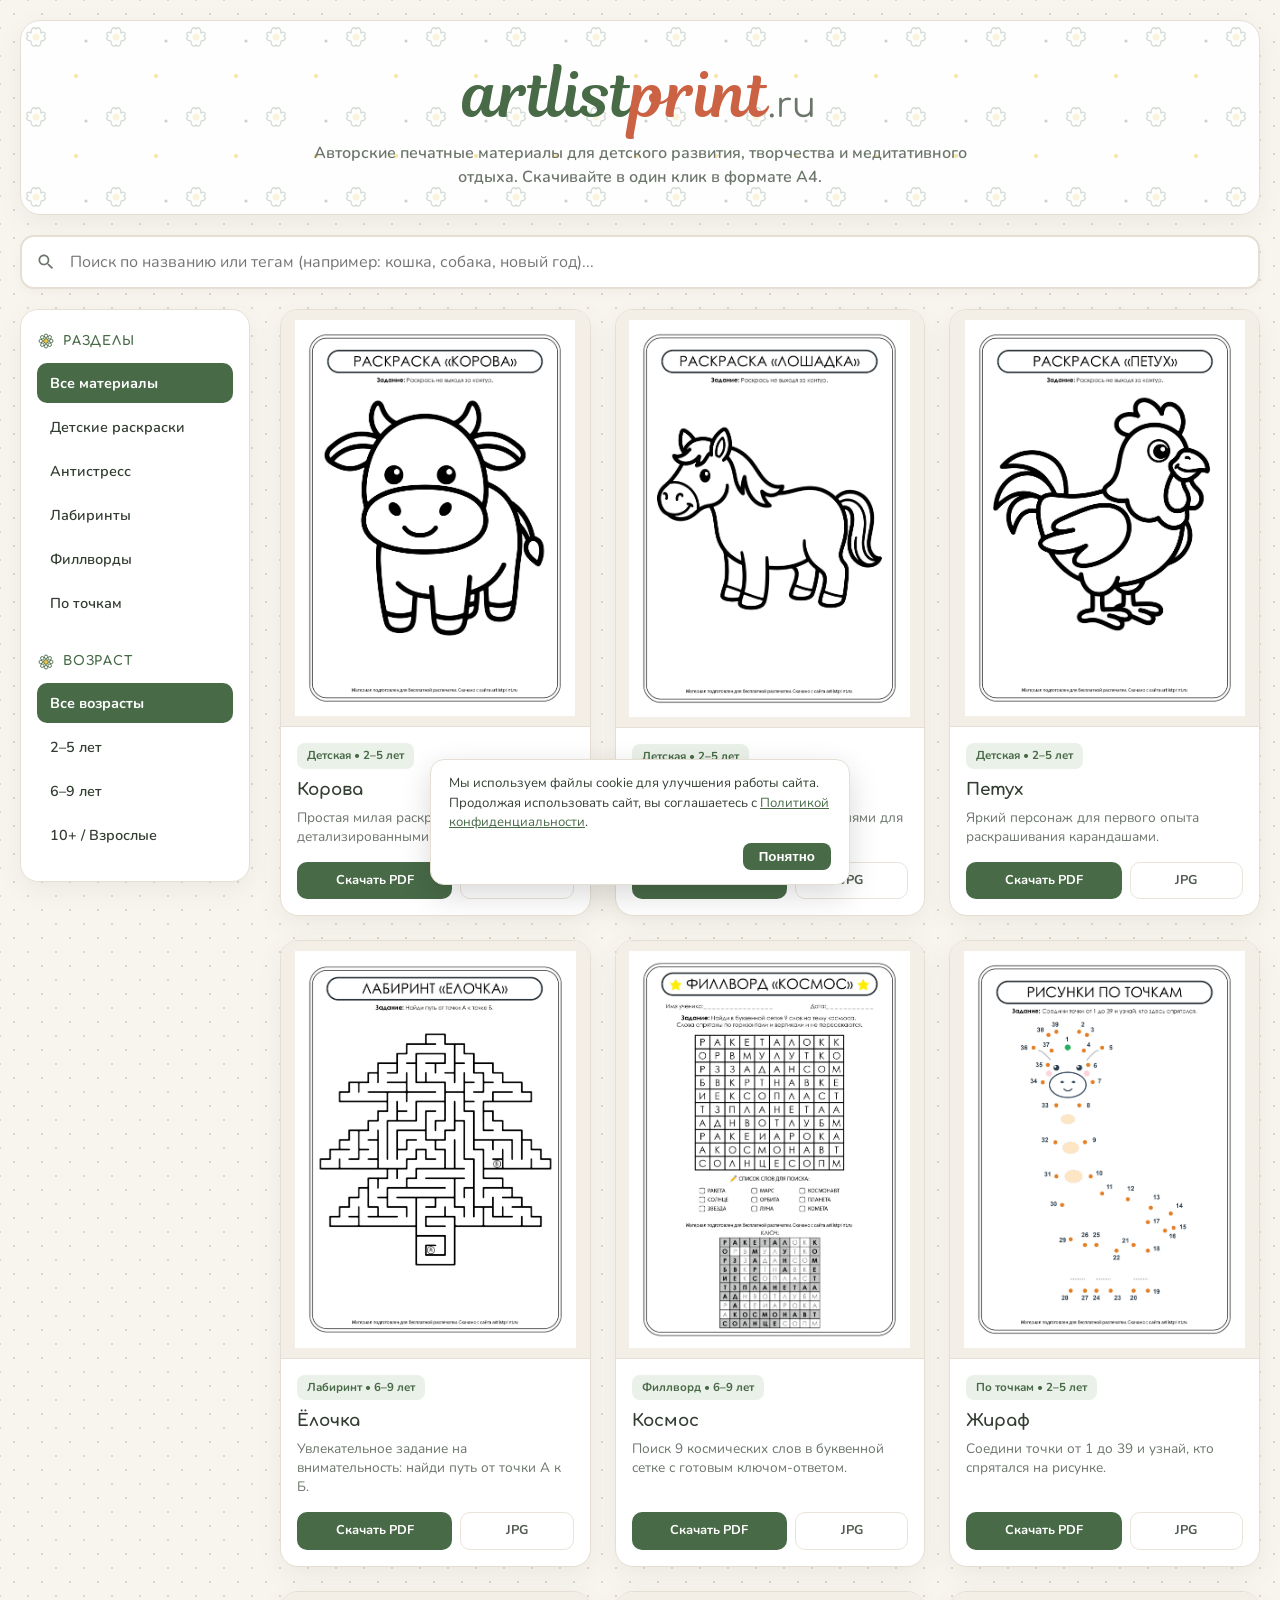
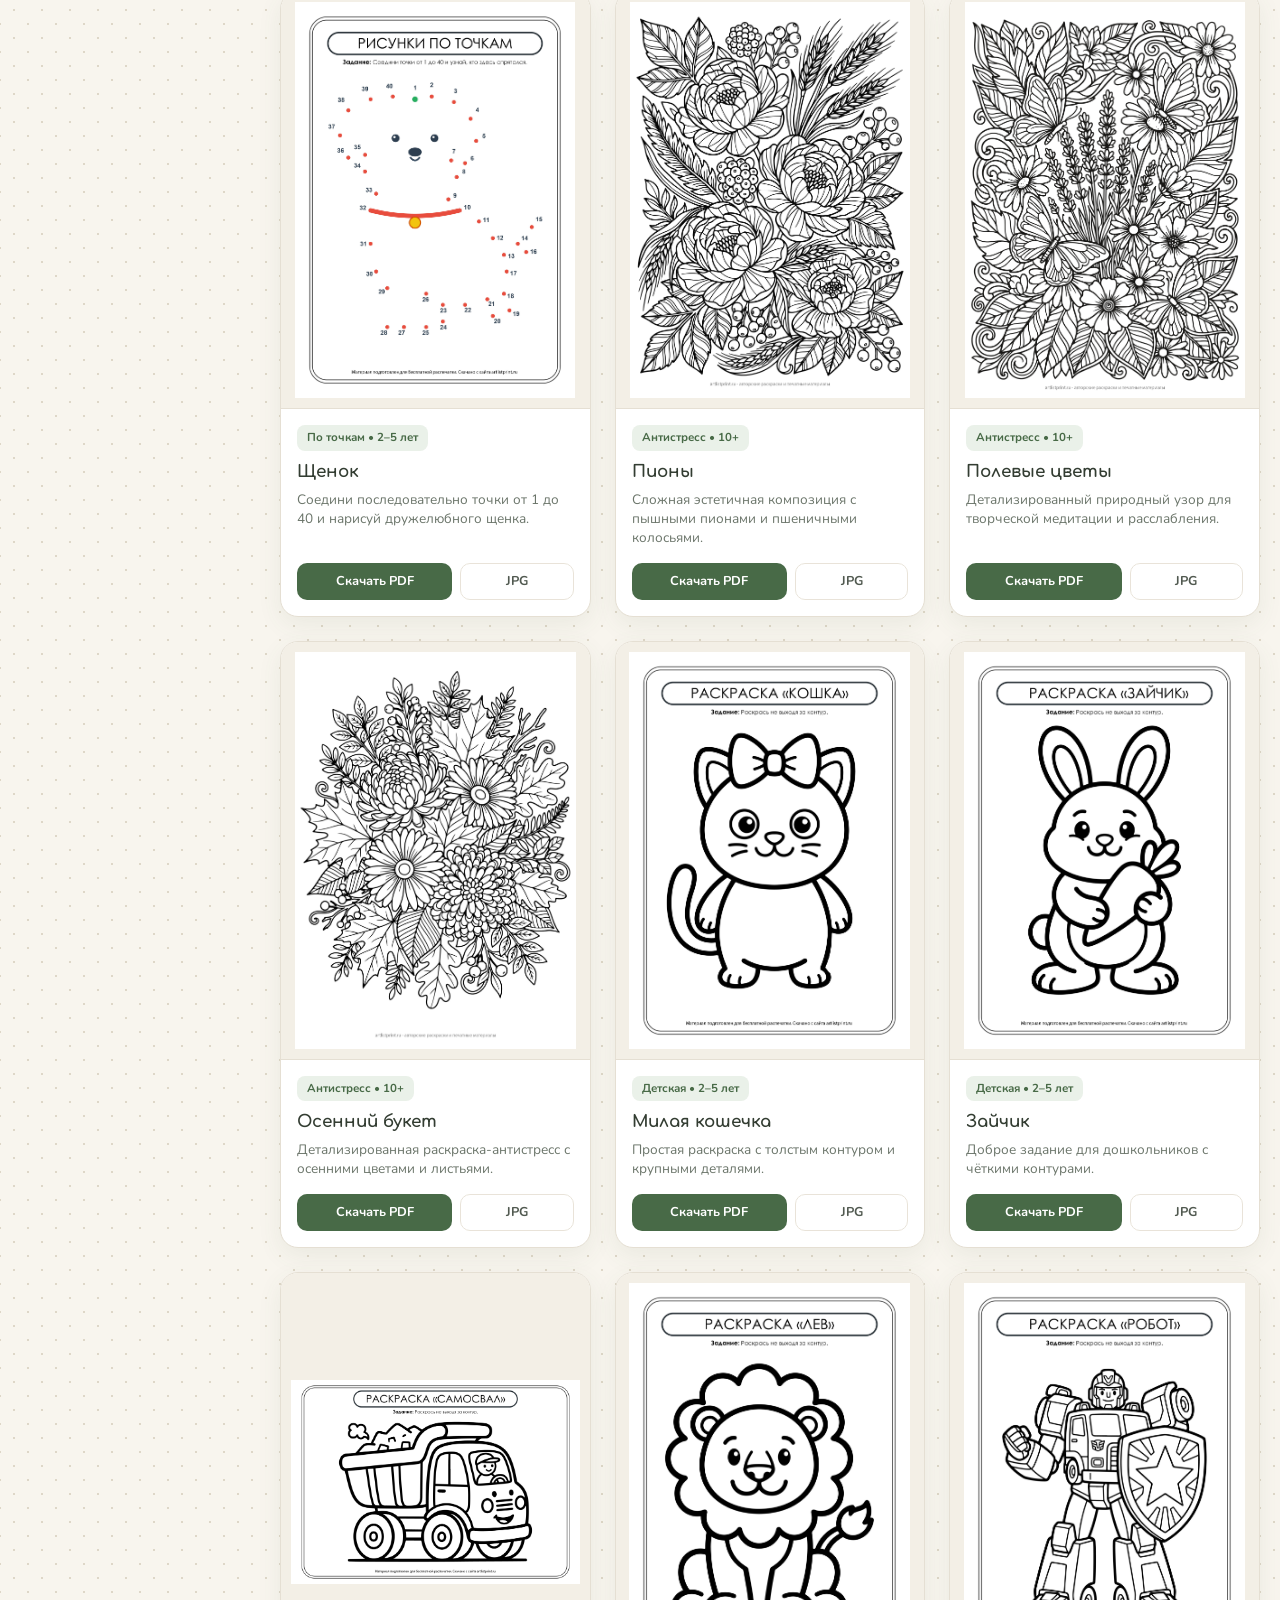
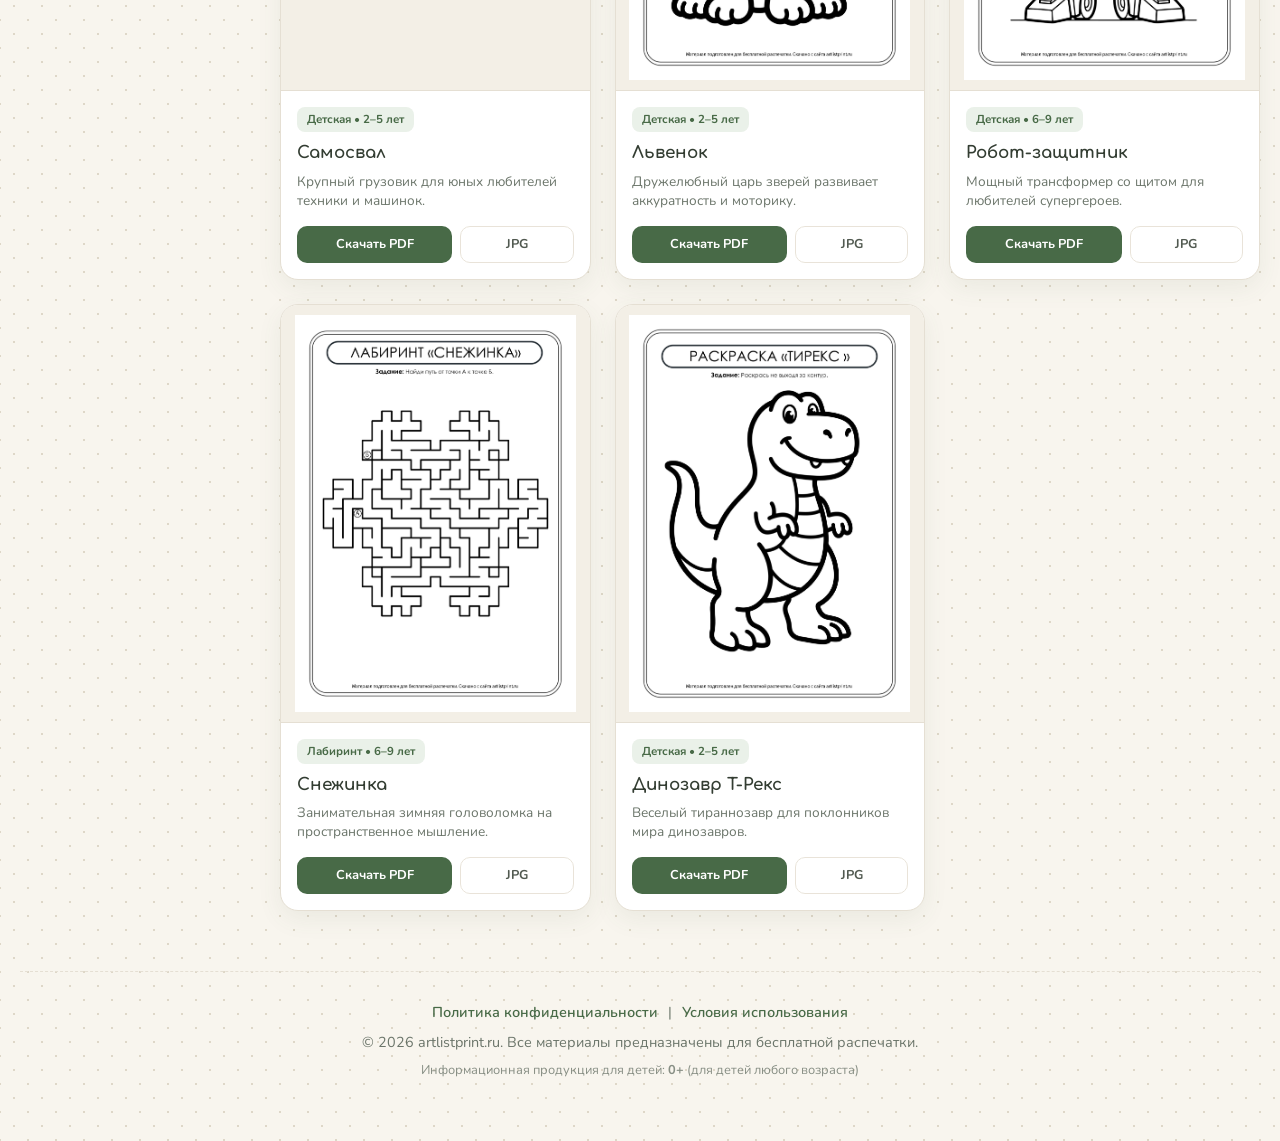
==== index.html @ 9e1e07f4 "Add files via upload" ====
<!DOCTYPE html>
<html lang="ru">
<head>
    <meta charset="UTF-8">
    <meta name="viewport" content="width=device-width, initial-scale=1.0">
    <title>artlistprint.ru — Авторские печатные материалы и раскраски</title>

    <!-- Yandex.Metrika counter -->
    <script type="text/javascript">
        (function(m,e,t,r,i,k,a){
            m[i]=m[i]||function(){(m[i].a=m[i].a||[]).push(arguments)};
            m[i].l=1*new Date();
            for (var j = 0; j < document.scripts.length; j++) {if (document.scripts[j].src === r) { return; }}
            k=e.createElement(t),a=e.getElementsByTagName(t)[0],k.async=1,k.src=r,a.parentNode.insertBefore(k,a)
        })(window, document,'script','https://mc.yandex.ru/metrika/tag.js?id=111499772', 'ym');

        ym(111499772, 'init', {ssr:true, webvisor:true, clickmap:true, ecommerce:"dataLayer", referrer: document.referrer, url: location.href, accurateTrackBounce:true, trackLinks:true});
    </script>
    <noscript><div><img src="https://mc.yandex.ru/watch/111499772" style="position:absolute; left:-9999px;" alt="" /></div></noscript>
    <!-- /Yandex.Metrika counter -->

    <!-- Описание для поисковиков (Яндекс / Google) -->
    <meta name="description" content="Бесплатные авторские раскраски для детей, лабиринты, филлворды и антистресс-картинки для распечатки на формате А4. Скачивайте в один клик в PDF и JPG.">

    <!-- Иконка сайта (Favicon) -->
    <link rel="icon" href="favicon.png" type="image/png">
    <link rel="apple-touch-icon" href="favicon.png">

    <!-- Подключаем шрифты: Comfortaa, Caveat, Nunito -->
    <link rel="preconnect" href="https://fonts.googleapis.com">
    <link rel="preconnect" href="https://fonts.gstatic.com" crossorigin>
    <link href="https://fonts.googleapis.com/css2?family=Caveat:wght@600;700&family=Comfortaa:wght@400;600;700&family=Nunito:wght@400;600;700;800&display=swap" rel="stylesheet">

    <style>
        /* ✒️ ШРИФТ MAGNOLIA SCRIPT */
        @font-face {
            font-family: 'Magnolia Script';
            src: url('fonts/Magnolia.ttf') format('truetype'),
                 url('Magnolia.ttf') format('truetype');
            font-weight: normal;
            font-style: normal;
            font-display: swap;
        }

        /* 🌿 МЯГКАЯ ПРИРОДНАЯ ПАЛИТРА */
        :root {
            --bg-paper: #f8f5ee;
            --primary-sage: #486a47;
            --primary-sage-hover: #365235;
            --accent-terracotta: #cc6244;
            --accent-yellow: #f0c543;
            --text-main: #333d32;
            --text-muted: #6b756a;
            --card-bg: #ffffff;
            --border-soft: #e5dfd3;
            --shadow-soft: 0 8px 24px rgba(72, 106, 71, 0.08);
        }

        * {
            box-sizing: border-box;
            margin: 0;
            padding: 0;
        }

        body {
            font-family: 'Comfortaa', cursive, sans-serif;
            background-color: var(--bg-paper);
            background-image: 
                radial-gradient(#ded7c8 0.8px, transparent 0.8px),
                radial-gradient(#ded7c8 0.8px, var(--bg-paper) 0.8px);
            background-size: 28px 28px;
            background-position: 0 0, 14px 14px;
            color: var(--text-main);
            line-height: 1.5;
            padding-bottom: 60px;
        }

        .container {
            max-width: 1380px;
            margin: 0 auto;
            padding: 0 20px;
            width: 100%;
        }

        /* 🌼 ШАПКА С РОМАШКАМИ */
        header {
            width: 100%;
            position: relative;
            text-align: center;
            padding: 35px 20px 25px;
            background-color: rgba(255, 255, 255, 0.92);
            background-image: url("data:image/svg+xml,%3Csvg xmlns='http://www.w3.org/2000/svg' width='80' height='80' viewBox='0 0 80 80'%3E%3Cg fill='none' stroke='%23486a47' stroke-width='1.2' opacity='0.25'%3E%3Cpath d='M20,12 C20,8 18,5 15,8 C12,5 10,8 10,12 C7,10 4,12 7,15 C4,18 7,20 10,20 C10,24 12,27 15,24 C18,27 20,24 20,20 C23,20 26,18 23,15 C26,12 23,10 20,12 Z'/%3E%3Ccircle cx='15' cy='16' r='3.5' fill='%23f0c543' stroke='none' opacity='0.7'/%3E%3C/g%3E%3Ccircle cx='55' cy='55' r='2' fill='%23f0c543' opacity='0.5'/%3E%3Ccircle cx='65' cy='20' r='1.5' fill='%23486a47' opacity='0.3'/%3E%3C/svg%3E");
            border: 1px solid var(--border-soft);
            border-radius: 20px;
            margin: 20px 0 20px;
            box-shadow: var(--shadow-soft);
        }

        .site-title {
            font-family: 'Magnolia Script', 'Caveat', cursive;
            font-size: 4rem;
            font-weight: normal;
            line-height: 1.2;
            margin-bottom: 8px;
            text-decoration: none;
            display: inline-block;
            text-align: center;
        }

        .title-artlist { color: var(--primary-sage); }
        .title-print { color: var(--accent-terracotta); }
        .title-domain { font-size: 2.2rem; color: var(--text-muted); font-family: 'Comfortaa', sans-serif; font-weight: 400; }

        .site-subtitle {
            font-family: 'Nunito', sans-serif;
            font-size: 1rem;
            color: var(--text-muted);
            max-width: 680px;
            margin: 0 auto;
            font-weight: 600;
            text-align: center;
        }

        /* 🔍 СТРОКА ПОИСКА */
        .search-container {
            margin-bottom: 20px;
            position: relative;
            width: 100%;
        }

        .search-input {
            width: 100%;
            padding: 14px 20px 14px 48px;
            font-family: 'Nunito', sans-serif;
            font-size: 1rem;
            border: 2px solid var(--border-soft);
            border-radius: 14px;
            background: #ffffff;
            color: var(--text-main);
            outline: none;
            transition: all 0.2s ease;
            box-shadow: 0 4px 12px rgba(0,0,0,0.03);
        }

        .search-input:focus {
            border-color: var(--primary-sage);
            box-shadow: 0 6px 16px rgba(72, 106, 71, 0.12);
        }

        .search-icon {
            position: absolute;
            left: 16px;
            top: 50%;
            transform: translateY(-50%);
            width: 20px;
            height: 20px;
            fill: var(--text-muted);
            pointer-events: none;
        }

        /* 📐 СТРУКТУРА МАКЕТА */
        .main-layout {
            display: grid;
            grid-template-columns: 230px 1fr;
            gap: 30px;
            align-items: start;
            width: 100%;
        }

        /* 🍃 БОКОВОЕ МЕНЮ */
        .sidebar {
            background: var(--card-bg);
            padding: 22px 16px;
            border-radius: 18px;
            border: 1px solid var(--border-soft);
            box-shadow: var(--shadow-soft);
            position: sticky;
            top: 20px;
            width: 100%;
        }

        .filter-group { margin-bottom: 25px; }
        .filter-group:last-child { margin-bottom: 0; }

        .filter-title {
            font-size: 0.8rem;
            font-weight: 700;
            color: var(--primary-sage);
            text-transform: uppercase;
            letter-spacing: 0.8px;
            margin-bottom: 12px;
            display: flex;
            align-items: center;
            gap: 8px;
        }

        .daisy-icon { width: 18px; height: 18px; flex-shrink: 0; }

        .filter-options {
            display: flex;
            flex-direction: column;
        }

        .filter-btn {
            display: flex;
            align-items: center;
            width: 100%;
            text-align: left;
            padding: 9px 12px;
            margin-bottom: 4px;
            background: transparent;
            border: 1px solid transparent;
            border-radius: 10px;
            font-family: 'Nunito', sans-serif;
            font-size: 0.9rem;
            font-weight: 600;
            color: var(--text-main);
            cursor: pointer;
            transition: all 0.2s ease;
        }

        .filter-btn:hover {
            background-color: rgba(72, 106, 71, 0.08);
            color: var(--primary-sage);
        }

        .filter-btn.active {
            background-color: var(--primary-sage);
            color: #ffffff;
            font-weight: 700;
        }

        /* 🖼️ КАТАЛОГ КАРТОЧЕК */
        .cards-grid {
            display: grid;
            grid-template-columns: repeat(3, 1fr);
            gap: 24px;
            width: 100%;
            min-width: 0;
        }

        .card {
            background: var(--card-bg);
            border-radius: 18px;
            border: 1px solid var(--border-soft);
            overflow: hidden;
            box-shadow: var(--shadow-soft);
            transition: transform 0.25s ease, box-shadow 0.25s ease;
            display: flex;
            flex-direction: column;
            min-width: 0;
        }

        .card:hover {
            transform: translateY(-4px);
            box-shadow: 0 12px 28px rgba(72, 106, 71, 0.12);
        }

        .card-image-wrapper {
            position: relative;
            width: 100%;
            padding-top: 135%;
            background-color: #f3efe6;
            overflow: hidden;
            border-bottom: 1px solid var(--border-soft);
            cursor: pointer;
        }

        .card-image-wrapper::after {
            content: '🔍 Увеличить';
            position: absolute;
            bottom: 8px;
            right: 8px;
            background: rgba(255, 255, 255, 0.9);
            color: var(--text-main);
            font-family: 'Nunito', sans-serif;
            font-size: 0.7rem;
            font-weight: 700;
            padding: 3px 8px;
            border-radius: 6px;
            opacity: 0;
            transition: opacity 0.2s ease;
            pointer-events: none;
        }

        .card-image-wrapper:hover::after {
            opacity: 1;
        }

        .card-image {
            position: absolute;
            top: 10px;
            left: 10px;
            right: 10px;
            bottom: 10px;
            background-size: contain;
            background-repeat: no-repeat;
            background-position: center;
            transition: transform 0.3s ease;
        }

        .card-body {
            padding: 16px;
            display: flex;
            flex-direction: column;
            flex-grow: 1;
        }

        .card-category {
            display: inline-block;
            font-family: 'Nunito', sans-serif;
            font-size: 0.72rem;
            background-color: #eaf1e9;
            color: var(--primary-sage);
            padding: 4px 10px;
            border-radius: 8px;
            font-weight: 700;
            margin-bottom: 8px;
            align-self: flex-start;
        }

        .card-title {
            font-size: 1.05rem;
            margin-bottom: 6px;
            font-weight: 700;
            color: var(--text-main);
        }

        .card-desc {
            font-family: 'Nunito', sans-serif;
            font-size: 0.85rem;
            color: var(--text-muted);
            margin-bottom: 16px;
            flex-grow: 1;
            line-height: 1.4;
        }

        .card-actions {
            display: flex;
            gap: 8px;
        }

        .btn {
            display: inline-flex;
            align-items: center;
            justify-content: center;
            padding: 8px 12px;
            font-size: 0.8rem;
            font-weight: 700;
            border-radius: 10px;
            text-decoration: none;
            transition: all 0.2s ease;
            font-family: 'Nunito', sans-serif;
        }

        .btn-pdf {
            flex: 1.2;
            background-color: var(--primary-sage);
            color: #ffffff;
        }

        .btn-pdf:hover { background-color: var(--primary-sage-hover); }

        .btn-jpg {
            flex: 0.8;
            background-color: transparent;
            color: var(--text-main);
            border: 1px solid var(--border-soft);
            opacity: 0.85;
        }

        .btn-jpg:hover { background-color: #f3efe6; opacity: 1; }

        /* 🔍 МОДАЛЬНОЕ ОКНО */
        .modal {
            display: none;
            position: fixed;
            z-index: 2000;
            top: 0;
            left: 0;
            width: 100%;
            height: 100%;
            background-color: rgba(30, 35, 30, 0.85);
            backdrop-filter: blur(4px);
            justify-content: center;
            align-items: center;
            padding: 20px;
            cursor: zoom-out;
        }

        .modal-content {
            max-width: 90vw;
            max-height: 90vh;
            border-radius: 12px;
            box-shadow: 0 16px 40px rgba(0,0,0,0.4);
            background: #fff;
            object-fit: contain;
        }

        .modal-close {
            position: absolute;
            top: 20px;
            right: 30px;
            color: #ffffff;
            font-size: 36px;
            font-weight: bold;
            cursor: pointer;
            user-select: none;
        }

        footer {
            margin-top: 60px;
            text-align: center;
            font-family: 'Nunito', sans-serif;
            color: var(--text-muted);
            font-size: 0.9rem;
            border-top: 1px dashed var(--border-soft);
            padding-top: 30px;
        }

        footer a { color: var(--primary-sage); text-decoration: none; font-weight: 600; margin: 0 6px; }
        footer a:hover { text-decoration: underline; }

        /* 📱 АДАПТИВНОСТЬ И МОБИЛЬНАЯ ВЕРСТКА */
        @media (max-width: 1100px) { 
            .cards-grid { grid-template-columns: repeat(2, 1fr); } 
        }

        @media (max-width: 850px) {
            .container { 
                padding: 0 12px; 
            }

            /* 🌼 ЕДИНАЯ АДАПТИВНАЯ ШАПКА */
            header {
                padding: 18px 14px 14px;
                margin: 10px 0 12px;
                border-radius: 16px;
                width: 100%;
            }

            .site-title { 
                font-size: clamp(1.8rem, 7vw, 2.4rem); 
                display: block;
                width: 100%;
                text-align: center;
                line-height: 1.15;
                margin-bottom: 4px;
            }

            .title-domain { font-size: clamp(1.05rem, 4.2vw, 1.3rem); }
            .site-subtitle { font-size: 0.82rem; line-height: 1.35; max-width: 100%; }

            /* 🔍 ЕДИНЫЙ ПОИСК */
            .search-container {
                margin-bottom: 12px;
                width: 100%;
            }

            .search-input {
                font-size: 0.88rem;
                padding: 11px 14px 11px 38px;
                border-radius: 12px;
            }

            .search-icon {
                left: 12px;
                width: 18px;
                height: 18px;
            }

            /* 🍃 БОКОВОЕ МЕНЮ И СЕТКА */
            .main-layout { 
                grid-template-columns: 1fr;
                gap: 12px;
                width: 100%;
            }

            .sidebar { 
                position: static; 
                padding: 12px 14px;
                margin-bottom: 0;
                border-radius: 16px;
            }

            .filter-group {
                margin-bottom: 10px;
            }

            .filter-group:last-child {
                margin-bottom: 0;
            }

            .filter-title {
                font-size: 0.75rem;
                margin-bottom: 6px;
            }

            .filter-options {
                display: flex;
                flex-direction: row;
                flex-wrap: nowrap;
                overflow-x: auto;
                gap: 8px;
                padding-bottom: 4px;
                -webkit-overflow-scrolling: touch;
                -ms-overflow-style: none;
                scrollbar-width: none;
            }

            .filter-options::-webkit-scrollbar {
                display: none;
            }

            .filter-btn {
                flex: 0 0 auto;
                width: auto;
                white-space: nowrap;
                margin-bottom: 0;
                font-size: 0.85rem;
                padding: 6px 12px;
            }
        }

        /* 📱 СМАРТФОНЫ (ЭКРАНЫ МЕНЕЕ 600px) */
        @media (max-width: 600px) { 
            /* 2 КАРТОЧКИ В РЯД НА МОБИЛЬНЫХ */
            .cards-grid { 
                grid-template-columns: repeat(2, 1fr); 
                gap: 10px;
            }

            .card {
                border-radius: 14px;
            }

            .card-body {
                padding: 10px 8px;
            }

            .card-category {
                font-size: 0.62rem;
                padding: 2px 6px;
                margin-bottom: 4px;
                border-radius: 6px;
                white-space: nowrap;
                overflow: hidden;
                text-overflow: ellipsis;
                max-width: 100%;
            }

            .card-title {
                font-size: 0.85rem;
                margin-bottom: 4px;
                line-height: 1.2;
            }

            .card-desc {
                font-size: 0.72rem;
                line-height: 1.25;
                margin-bottom: 10px;
                display: -webkit-box;
                -webkit-line-clamp: 2;
                -webkit-box-orient: vertical;
                overflow: hidden;
            }

            .card-actions {
                flex-direction: column;
                gap: 5px;
            }

            .btn {
                padding: 6px 4px;
                font-size: 0.72rem;
                width: 100%;
            }
        }
    </style>
</head>
<body>

    <div class="container">

        <!-- 🌼 ШАПКА САЙТА -->
        <header>
            <a href="/" style="text-decoration: none;">
                <h1 class="site-title">
                    <span class="title-artlist">artlist</span><span class="title-print">print</span><span class="title-domain">.ru</span>
                </h1>
            </a>
            <p class="site-subtitle">Авторские печатные материалы для детского развития, творчества и медитативного отдыха. Скачивайте в один клик в формате A4.</p>
        </header>

        <!-- 🔍 ПОИСК НАД КАТАЛОГОМ -->
        <div class="search-container">
            <svg class="search-icon" viewBox="0 0 24 24">
                <path d="M15.5 14h-.79l-.28-.27C15.41 12.59 16 11.11 16 9.5 16 5.91 13.09 3 9.5 3S3 5.91 3 9.5 5.91 16 9.5 16c1.61 0 3.09-.59 4.23-1.57l.27.28v.79l5 4.99L20.49 19l-4.99-5zm-6 0C7.01 14 5 11.99 5 9.5S7.01 5 9.5 5 14 7.01 14 9.5 11.99 14 9.5 14z"/>
            </svg>
            <input type="text" id="search-input" class="search-input" oninput="applyFilters()" placeholder="Поиск по названию или тегам (например: кошка, собака, новый год)...">
        </div>

        <div class="main-layout">
            
            <!-- 🍃 БОКОВОЕ МЕНЮ -->
            <aside class="sidebar">
                <div class="filter-group" id="category-filters">
                    <div class="filter-title">
                        <svg class="daisy-icon" viewBox="0 0 24 24" fill="none">
                            <circle cx="12" cy="5" r="2.3" fill="#ffffff" stroke="var(--primary-sage)" stroke-width="1.2"/>
                            <circle cx="12" cy="19" r="2.3" fill="#ffffff" stroke="var(--primary-sage)" stroke-width="1.2"/>
                            <circle cx="5" cy="12" r="2.3" fill="#ffffff" stroke="var(--primary-sage)" stroke-width="1.2"/>
                            <circle cx="19" cy="12" r="2.3" fill="#ffffff" stroke="var(--primary-sage)" stroke-width="1.2"/>
                            <circle cx="7" cy="7" r="2.3" fill="#ffffff" stroke="var(--primary-sage)" stroke-width="1.2"/>
                            <circle cx="17" cy="17" r="2.3" fill="#ffffff" stroke="var(--primary-sage)" stroke-width="1.2"/>
                            <circle cx="7" cy="17" r="2.3" fill="#ffffff" stroke="var(--primary-sage)" stroke-width="1.2"/>
                            <circle cx="17" cy="7" r="2.3" fill="#ffffff" stroke="var(--primary-sage)" stroke-width="1.2"/>
                            <circle cx="12" cy="12" r="3.2" fill="var(--accent-yellow)" stroke="var(--primary-sage)" stroke-width="1.2"/>
                        </svg>
                        Разделы
                    </div>
                    <div class="filter-options">
                        <button class="filter-btn active" onclick="filterItems('cat', 'all', this)">Все материалы</button>
                        <button class="filter-btn" onclick="filterItems('cat', 'kids', this)">Детские раскраски</button>
                        <button class="filter-btn" onclick="filterItems('cat', 'antistress', this)">Антистресс</button>
                        <button class="filter-btn" onclick="filterItems('cat', 'mazes', this)">Лабиринты</button>
                        <button class="filter-btn" onclick="filterItems('cat', 'fillwords', this)">Филлворды</button>
                        <button class="filter-btn" onclick="filterItems('cat', 'dots', this)">По точкам</button>
                    </div>
                </div>

                <div class="filter-group" id="age-filters">
                    <div class="filter-title">
                        <svg class="daisy-icon" viewBox="0 0 24 24" fill="none">
                            <circle cx="12" cy="5" r="2.3" fill="#ffffff" stroke="var(--primary-sage)" stroke-width="1.2"/>
                            <circle cx="12" cy="19" r="2.3" fill="#ffffff" stroke="var(--primary-sage)" stroke-width="1.2"/>
                            <circle cx="5" cy="12" r="2.3" fill="#ffffff" stroke="var(--primary-sage)" stroke-width="1.2"/>
                            <circle cx="19" cy="12" r="2.3" fill="#ffffff" stroke="var(--primary-sage)" stroke-width="1.2"/>
                            <circle cx="7" cy="7" r="2.3" fill="#ffffff" stroke="var(--primary-sage)" stroke-width="1.2"/>
                            <circle cx="17" cy="17" r="2.3" fill="#ffffff" stroke="var(--primary-sage)" stroke-width="1.2"/>
                            <circle cx="7" cy="17" r="2.3" fill="#ffffff" stroke="var(--primary-sage)" stroke-width="1.2"/>
                            <circle cx="17" cy="7" r="2.3" fill="#ffffff" stroke="var(--primary-sage)" stroke-width="1.2"/>
                            <circle cx="12" cy="12" r="3.2" fill="var(--accent-yellow)" stroke="var(--primary-sage)" stroke-width="1.2"/>
                        </svg>
                        Возраст
                    </div>
                    <div class="filter-options">
                        <button class="filter-btn active" onclick="filterItems('age', 'all', this)">Все возрасты</button>
                        <button class="filter-btn" onclick="filterItems('age', '2-5', this)">2–5 лет</button>
                        <button class="filter-btn" onclick="filterItems('age', '6-9', this)">6–9 лет</button>
                        <button class="filter-btn" onclick="filterItems('age', 'adult', this)">10+ / Взрослые</button>
                    </div>
                </div>
            </aside>

            <!-- 🖼️ КАТАЛОГ КАРТОЧЕК -->
            <main class="cards-grid">

                <!-- 1. Корова -->
                <div class="card" data-category="kids" data-age="2-5" data-tags="животные животное корова ферма милая детская скот бык">
                    <div class="card-image-wrapper" onclick="openModal('preview/cow coloring book.jpg')">
                        <div class="card-image" style="background-image: url('preview/cow coloring book.jpg');"></div>
                    </div>
                    <div class="card-body">
                        <span class="card-category">Детская • 2–5 лет</span>
                        <h3 class="card-title">Корова</h3>
                        <p class="card-desc">Простая милая раскраска с крупными детализированными контурами.</p>
                        <div class="card-actions">
                            <a href="pdf/cow coloring book.pdf" class="btn btn-pdf" download>Скачать PDF</a>
                            <a href="preview/cow coloring book.jpg" class="btn btn-jpg" download>JPG</a>
                        </div>
                    </div>
                </div>

                <!-- 2. Лошадка -->
                <div class="card" data-category="kids" data-age="2-5" data-tags="животные животное лошадь лошадка ферма конь пони">
                    <div class="card-image-wrapper" onclick="openModal('preview/horse coloring book.jpg')">
                        <div class="card-image" style="background-image: url('preview/horse coloring book.jpg');"></div>
                    </div>
                    <div class="card-body">
                        <span class="card-category">Детская • 2–5 лет</span>
                        <h3 class="card-title">Лошадка</h3>
                        <p class="card-desc">Доброе животное с четкими линиями для самых маленьких.</p>
                        <div class="card-actions">
                            <a href="pdf/horse coloring book.pdf" class="btn btn-pdf" download>Скачать PDF</a>
                            <a href="preview/horse coloring book.jpg" class="btn btn-jpg" download>JPG</a>
                        </div>
                    </div>
                </div>

                <!-- 3. Петух -->
                <div class="card" data-category="kids" data-age="2-5" data-tags="животные животное петух птица ферма деревня курица">
                    <div class="card-image-wrapper" onclick="openModal('preview/rooster coloring book.jpg')">
                        <div class="card-image" style="background-image: url('preview/rooster coloring book.jpg');"></div>
                    </div>
                    <div class="card-body">
                        <span class="card-category">Детская • 2–5 лет</span>
                        <h3 class="card-title">Петух</h3>
                        <p class="card-desc">Яркий персонаж для первого опыта раскрашивания карандашами.</p>
                        <div class="card-actions">
                            <a href="pdf/rooster coloring book.pdf" class="btn btn-pdf" download>Скачать PDF</a>
                            <a href="preview/rooster coloring book.jpg" class="btn btn-jpg" download>JPG</a>
                        </div>
                    </div>
                </div>

                <!-- 4. Лабиринт Ёлочка -->
                <div class="card" data-category="mazes" data-age="6-9" data-tags="новый год елочка елка праздник зима лабиринт рождество">
                    <div class="card-image-wrapper" onclick="openModal('preview/Christmas tree maze.jpg')">
                        <div class="card-image" style="background-image: url('preview/Christmas tree maze.jpg');"></div>
                    </div>
                    <div class="card-body">
                        <span class="card-category">Лабиринт • 6–9 лет</span>
                        <h3 class="card-title">Ёлочка</h3>
                        <p class="card-desc">Увлекательное задание на внимательность: найди путь от точки А к Б.</p>
                        <div class="card-actions">
                            <a href="pdf/Christmas tree maze.pdf" class="btn btn-pdf" download>Скачать PDF</a>
                            <a href="preview/Christmas tree maze.jpg" class="btn btn-jpg" download>JPG</a>
                        </div>
                    </div>
                </div>

                <!-- 5. Филлворд Космос -->
                <div class="card" data-category="fillwords" data-age="6-9" data-tags="космос филлворд ракета звезды слова поиск планеты">
                    <div class="card-image-wrapper" onclick="openModal('preview/fillword Cosmos.jpg')">
                        <div class="card-image" style="background-image: url('preview/fillword Cosmos.jpg');"></div>
                    </div>
                    <div class="card-body">
                        <span class="card-category">Филлворд • 6–9 лет</span>
                        <h3 class="card-title">Космос</h3>
                        <p class="card-desc">Поиск 9 космических слов в буквенной сетке с готовым ключом-ответом.</p>
                        <div class="card-actions">
                            <a href="pdf/fillword cosmos.pdf" class="btn btn-pdf" download>Скачать PDF</a>
                            <a href="preview/fillword Cosmos.jpg" class="btn btn-jpg" download>JPG</a>
                        </div>
                    </div>
                </div>

                <!-- 6. По точкам Жираф -->
                <div class="card" data-category="dots" data-age="2-5" data-tags="животные животное жираф точки соедини по точкам цифры африка">
                    <div class="card-image-wrapper" onclick="openModal('preview/giraffe by dots.jpg')">
                        <div class="card-image" style="background-image: url('preview/giraffe by dots.jpg');"></div>
                    </div>
                    <div class="card-body">
                        <span class="card-category">По точкам • 2–5 лет</span>
                        <h3 class="card-title">Жираф</h3>
                        <p class="card-desc">Соедини точки от 1 до 39 и узнай, кто спрятался на рисунке.</p>
                        <div class="card-actions">
                            <a href="pdf/giraffe by dots.pdf" class="btn btn-pdf" download>Скачать PDF</a>
                            <a href="preview/giraffe by dots.jpg" class="btn btn-jpg" download>JPG</a>
                        </div>
                    </div>
                </div>

                <!-- 7. По точкам Щенок -->
                <div class="card" data-category="dots" data-age="2-5" data-tags="животные животное щенок собака пёс точки соедини цифры питомец">
                    <div class="card-image-wrapper" onclick="openModal('preview/puppy by the dots.jpg')">
                        <div class="card-image" style="background-image: url('preview/puppy by the dots.jpg');"></div>
                    </div>
                    <div class="card-body">
                        <span class="card-category">По точкам • 2–5 лет</span>
                        <h3 class="card-title">Щенок</h3>
                        <p class="card-desc">Соедини последовательно точки от 1 до 40 и нарисуй дружелюбного щенка.</p>
                        <div class="card-actions">
                            <a href="pdf/puppy by the dots.pdf" class="btn btn-pdf" download>Скачать PDF</a>
                            <a href="preview/puppy by the dots.jpg" class="btn btn-jpg" download>JPG</a>
                        </div>
                    </div>
                </div>

                <!-- 8. Пионы (Антистресс) -->
                <div class="card" data-category="antistress" data-age="adult" data-tags="цветы пионы антистресс природа растения букет флора">
                    <div class="card-image-wrapper" onclick="openModal('preview/pions.jpg')">
                        <div class="card-image" style="background-image: url('preview/pions.jpg');"></div>
                    </div>
                    <div class="card-body">
                        <span class="card-category">Антистресс • 10+</span>
                        <h3 class="card-title">Пионы</h3>
                        <p class="card-desc">Сложная эстетичная композиция с пышными пионами и пшеничными колосьями.</p>
                        <div class="card-actions">
                            <a href="pdf/pions.pdf" class="btn btn-pdf" download>Скачать PDF</a>
                            <a href="preview/pions.jpg" class="btn btn-jpg" download>JPG</a>
                        </div>
                    </div>
                </div>

                <!-- 9. Полевые цветы (Антистресс) -->
                <div class="card" data-category="antistress" data-age="adult" data-tags="цветы бабочки природа антистресс полевые цветы лето">
                    <div class="card-image-wrapper" onclick="openModal('preview/wildflowers and butterflies.jpg')">
                        <div class="card-image" style="background-image: url('preview/wildflowers and butterflies.jpg');"></div>
                    </div>
                    <div class="card-body">
                        <span class="card-category">Антистресс • 10+</span>
                        <h3 class="card-title">Полевые цветы</h3>
                        <p class="card-desc">Детализированный природный узор для творческой медитации и расслабления.</p>
                        <div class="card-actions">
                            <a href="pdf/wildflowers and butterflies.pdf" class="btn btn-pdf" download>Скачать PDF</a>
                            <a href="preview/wildflowers and butterflies.jpg" class="btn btn-jpg" download>JPG</a>
                        </div>
                    </div>
                </div>

                <!-- 10. Осенний букет (Антистресс) -->
                <div class="card" data-category="antistress" data-age="adult" data-tags="осенний букет антистресс цветы листья хризантемы герберы сложная раскраска">
                    <div class="card-image-wrapper" onclick="openModal('preview/autumn_bouquet.jpg')">
                        <div class="card-image" style="background-image: url('preview/autumn_bouquet.jpg');"></div>
                    </div>
                    <div class="card-body">
                        <span class="card-category">Антистресс • 10+</span>
                        <h3 class="card-title">Осенний букет</h3>
                        <p class="card-desc">Детализированная раскраска-антистресс с осенними цветами и листьями.</p>
                        <div class="card-actions">
                            <a href="pdf/autumn_bouquet.pdf" class="btn btn-pdf" download>Скачать PDF</a>
                            <a href="preview/autumn_bouquet.jpg" class="btn btn-jpg" download>JPG</a>
                        </div>
                    </div>
                </div>

                <!-- 11. Кошка -->
                <div class="card" data-category="kids" data-age="2-5" data-tags="кошка котик животные простые раскраски для малышей крупный контур">
                    <div class="card-image-wrapper" onclick="openModal('preview/cat_coloring.jpg')">
                        <div class="card-image" style="background-image: url('preview/cat_coloring.jpg');"></div>
                    </div>
                    <div class="card-body">
                        <span class="card-category">Детская • 2–5 лет</span>
                        <h3 class="card-title">Милая кошечка</h3>
                        <p class="card-desc">Простая раскраска с толстым контуром и крупными деталями.</p>
                        <div class="card-actions">
                            <a href="pdf/cat_coloring.pdf" class="btn btn-pdf" download>Скачать PDF</a>
                            <a href="preview/cat_coloring.jpg" class="btn btn-jpg" download>JPG</a>
                        </div>
                    </div>
                </div>

                <!-- 12. Зайчик с морковкой -->
                <div class="card" data-category="kids" data-age="2-5" data-tags="зайчик кролик морковка животные раскраски для детей">
                    <div class="card-image-wrapper" onclick="openModal('preview/bunny_carrot.jpg')">
                        <div class="card-image" style="background-image: url('preview/bunny_carrot.jpg');"></div>
                    </div>
                    <div class="card-body">
                        <span class="card-category">Детская • 2–5 лет</span>
                        <h3 class="card-title">Зайчик</h3>
                        <p class="card-desc">Доброе задание для дошкольников с чёткими контурами.</p>
                        <div class="card-actions">
                            <a href="pdf/bunny_carrot.pdf" class="btn btn-pdf" download>Скачать PDF</a>
                            <a href="preview/bunny_carrot.jpg" class="btn btn-jpg" download>JPG</a>
                        </div>
                    </div>
                </div>

                <!-- 13. Самосвал -->
                <div class="card" data-category="kids" data-age="2-5" data-tags="самосвал машинки грузовик стройка транспорт для мальчиков">
                    <div class="card-image-wrapper" onclick="openModal('preview/dump_truck.jpg')">
                        <div class="card-image" style="background-image: url('preview/dump_truck.jpg');"></div>
                    </div>
                    <div class="card-body">
                        <span class="card-category">Детская • 2–5 лет</span>
                        <h3 class="card-title">Самосвал</h3>
                        <p class="card-desc">Крупный грузовик для юных любителей техники и машинок.</p>
                        <div class="card-actions">
                            <a href="pdf/dump_truck.pdf" class="btn btn-pdf" download>Скачать PDF</a>
                            <a href="preview/dump_truck.jpg" class="btn btn-jpg" download>JPG</a>
                        </div>
                    </div>
                </div>

                <!-- 14. Лев -->
                <div class="card" data-category="kids" data-age="2-5" data-tags="лев царь зверей дикие животные саванна раскраска для детей">
                    <div class="card-image-wrapper" onclick="openModal('preview/lion_coloring.jpg')">
                        <div class="card-image" style="background-image: url('preview/lion_coloring.jpg');"></div>
                    </div>
                    <div class="card-body">
                        <span class="card-category">Детская • 2–5 лет</span>
                        <h3 class="card-title">Львенок</h3>
                        <p class="card-desc">Дружелюбный царь зверей развивает аккуратность и моторику.</p>
                        <div class="card-actions">
                            <a href="pdf/lion_coloring.pdf" class="btn btn-pdf" download>Скачать PDF</a>
                            <a href="preview/lion_coloring.jpg" class="btn btn-jpg" download>JPG</a>
                        </div>
                    </div>
                </div>

                <!-- 15. Робот -->
                <div class="card" data-category="kids" data-age="6-9" data-tags="робот трансформер щит фантастика техника для мальчиков">
                    <div class="card-image-wrapper" onclick="openModal('preview/robot_coloring.jpg')">
                        <div class="card-image" style="background-image: url('preview/robot_coloring.jpg');"></div>
                    </div>
                    <div class="card-body">
                        <span class="card-category">Детская • 6–9 лет</span>
                        <h3 class="card-title">Робот-защитник</h3>
                        <p class="card-desc">Мощный трансформер со щитом для любителей супергероев.</p>
                        <div class="card-actions">
                            <a href="pdf/robot_coloring.pdf" class="btn btn-pdf" download>Скачать PDF</a>
                            <a href="preview/robot_coloring.jpg" class="btn btn-jpg" download>JPG</a>
                        </div>
                    </div>
                </div>

                <!-- 16. Лабиринт Снежинка -->
                <div class="card" data-category="mazes" data-age="6-9" data-tags="лабиринт снежинка зима логика головоломка развивашка">
                    <div class="card-image-wrapper" onclick="openModal('preview/snowflake_maze.jpg')">
                        <div class="card-image" style="background-image: url('preview/snowflake_maze.jpg');"></div>
                    </div>
                    <div class="card-body">
                        <span class="card-category">Лабиринт • 6–9 лет</span>
                        <h3 class="card-title">Снежинка</h3>
                        <p class="card-desc">Занимательная зимняя головоломка на пространственное мышление.</p>
                        <div class="card-actions">
                            <a href="pdf/snowflake_maze.pdf" class="btn btn-pdf" download>Скачать PDF</a>
                            <a href="preview/snowflake_maze.jpg" class="btn btn-jpg" download>JPG</a>
                        </div>
                    </div>
                </div>

                <!-- 17. Тирекс -->
                <div class="card" data-category="kids" data-age="2-5" data-tags="тирекс тираннозавр динозавры древний мир раскраска для детей">
                    <div class="card-image-wrapper" onclick="openModal('preview/trex_coloring.jpg')">
                        <div class="card-image" style="background-image: url('preview/trex_coloring.jpg');"></div>
                    </div>
                    <div class="card-body">
                        <span class="card-category">Детская • 2–5 лет</span>
                        <h3 class="card-title">Динозавр Т-Рекс</h3>
                        <p class="card-desc">Веселый тираннозавр для поклонников мира динозавров.</p>
                        <div class="card-actions">
                            <a href="pdf/trex_coloring.pdf" class="btn btn-pdf" download>Скачать PDF</a>
                            <a href="preview/trex_coloring.jpg" class="btn btn-jpg" download>JPG</a>
                        </div>
                    </div>
                </div>

            </main>

        </div>

        <!-- 🌿 ФУТЕР -->
        <footer>
            <p>
                <a href="privacy.html">Политика конфиденциальности</a> | 
                <a href="terms.html">Условия использования</a>
            </p>
            <p style="margin-top: 8px;">© 2026 artlistprint.ru. Все материалы предназначены для бесплатной распечатки.</p>
            <p style="margin-top: 8px; font-size: 0.8rem; opacity: 0.8;">
                Информационная продукция для детей: <strong>0+</strong> (для детей любого возраста)
            </p>
        </footer>
    </div>

    <!-- 🔍 МОДАЛЬНОЕ ОКНО -->
    <div id="image-modal" class="modal" onclick="closeModal()">
        <span class="modal-close">&times;</span>
        <img class="modal-content" id="modal-img" alt="Предпросмотр">
    </div>

    <script>
        let selectedCategory = 'all';
        let selectedAge = 'all';
        let searchDebounce = null;

        function filterItems(type, value, element) {
            const group = element.closest('.filter-group');
            const isAlreadyActive = element.classList.contains('active');

            if (isAlreadyActive && value !== 'all') {
                element.classList.remove('active');
                const allBtn = group.querySelector('[onclick*="\'all\'"]');
                if (allBtn) allBtn.classList.add('active');

                if (type === 'cat') selectedCategory = 'all';
                if (type === 'age') selectedAge = 'all';
            } else {
                group.querySelectorAll('.filter-btn').forEach(btn => btn.classList.remove('active'));
                element.classList.add('active');

                if (type === 'cat') selectedCategory = value;
                if (type === 'age') selectedAge = value;
            }

            if (typeof ym !== 'undefined') {
                ym(111499772, 'reachGoal', 'filter_click');
                ym(111499772, 'reachGoal', 'use_filter');
            }

            applyFilters();
        }

        function resetAllFilters() {
            selectedCategory = 'all';
            selectedAge = 'all';
            document.getElementById('search-input').value = '';

            document.querySelectorAll('.filter-group').forEach(group => {
                group.querySelectorAll('.filter-btn').forEach(btn => btn.classList.remove('active'));
                const allBtn = group.querySelector('[onclick*="\'all\'"]');
                if (allBtn) allBtn.classList.add('active');
            });

            applyFilters();
        }

        function applyFilters() {
            const searchQuery = document.getElementById('search-input').value.toLowerCase().trim();
            const cards = document.querySelectorAll('.card');
            let visibleCount = 0;

            if (searchQuery.length >= 3) {
                clearTimeout(searchDebounce);
                searchDebounce = setTimeout(() => {
                    if (typeof ym !== 'undefined') {
                        ym(111499772, 'reachGoal', 'search_use');
                        ym(111499772, 'reachGoal', 'use_search');
                    }
                }, 1000);
            }

            cards.forEach(card => {
                const cat = card.getAttribute('data-category');
                const age = card.getAttribute('data-age');
                const tags = (card.getAttribute('data-tags') || '').toLowerCase();
                const title = card.querySelector('.card-title').innerText.toLowerCase();
                const desc = card.querySelector('.card-desc').innerText.toLowerCase();

                const matchCategory = (selectedCategory === 'all' || cat === selectedCategory);
                const matchAge = (selectedAge === 'all' || age === selectedAge);

                const fullContent = title + ' ' + desc + ' ' + tags;
                const matchSearch = searchQuery === '' || fullContent.includes(searchQuery);

                if (matchCategory && matchAge && matchSearch) {
                    card.style.display = 'flex';
                    visibleCount++;
                } else {
                    card.style.display = 'none';
                }
            });

            let noResultsMsg = document.getElementById('no-results-msg');
            if (visibleCount === 0) {
                if (!noResultsMsg) {
                    noResultsMsg = document.createElement('div');
                    noResultsMsg.id = 'no-results-msg';
                    noResultsMsg.style.cssText = `
                        grid-column: 1 / -1;
                        text-align: center;
                        padding: 40px 15px;
                        background: #ffffff;
                        border-radius: 18px;
                        border: 1px solid var(--border-soft);
                        box-shadow: var(--shadow-soft);
                    `;
                    document.querySelector('.cards-grid').appendChild(noResultsMsg);
                }
                noResultsMsg.innerHTML = `
                    <p style="font-size: 1.1rem; font-weight: 700; color: var(--text-main); margin-bottom: 8px;">К сожалению, ничего не найдено 🌼</p>
                    <p style="color: var(--text-muted); font-size: 0.85rem; margin-bottom: 16px;">Попробуйте выбрать другой раздел или сбросить фильтры.</p>
                    <button class="btn btn-pdf" style="display: inline-flex; padding: 10px 20px;" onclick="resetAllFilters()">Сбросить фильтры</button>
                `;
                noResultsMsg.style.display = 'block';
            } else if (noResultsMsg) {
                noResultsMsg.style.display = 'none';
            }
        }

        function openModal(imgSrc) {
            const modal = document.getElementById('image-modal');
            const modalImg = document.getElementById('modal-img');
            modalImg.src = imgSrc;
            modal.style.display = 'flex';
        }

        function closeModal() {
            document.getElementById('image-modal').style.display = 'none';
        }

        document.addEventListener('DOMContentLoaded', function() {
            document.querySelectorAll('.btn-pdf').forEach(button => {
                button.addEventListener('click', function() {
                    if (typeof ym !== 'undefined') {
                        ym(111499772, 'reachGoal', 'download_pdf');
                    }
                });
            });

            document.querySelectorAll('.btn-jpg').forEach(button => {
                button.addEventListener('click', function() {
                    if (typeof ym !== 'undefined') {
                        ym(111499772, 'reachGoal', 'download_jpg');
                    }
                });
            });
        });
    </script>

    <!-- 🍪 COOKIE BANNER -->
    <div id="cookie-banner" style="display: none; position: fixed; bottom: 15px; right: 15px; left: 15px; max-width: 420px; margin: 0 auto; background: #ffffff; padding: 14px 18px; border-radius: 14px; border: 1px solid #e5dfd3; box-shadow: 0 10px 30px rgba(0,0,0,0.15); z-index: 9999; font-family: 'Nunito', sans-serif; font-size: 0.82rem; color: #333d32;">
        <p style="margin-bottom: 10px;">Мы используем файлы cookie для улучшения работы сайта. Продолжая использовать сайт, вы соглашаетесь с <a href="privacy.html" style="color: #486a47; text-decoration: underline;">Политикой конфиденциальности</a>.</p>
        <button onclick="acceptCookies()" style="background: #486a47; color: #fff; border: none; padding: 6px 16px; border-radius: 8px; font-weight: 700; cursor: pointer; float: right;">Понятно</button>
    </div>

    <script>
        function acceptCookies() {
            localStorage.setItem('cookieAccepted', 'true');
            document.getElementById('cookie-banner').style.display = 'none';
        }
        if (!localStorage.getItem('cookieAccepted')) {
            document.getElementById('cookie-banner').style.display = 'block';
        }
    </script>
</body>
</html>
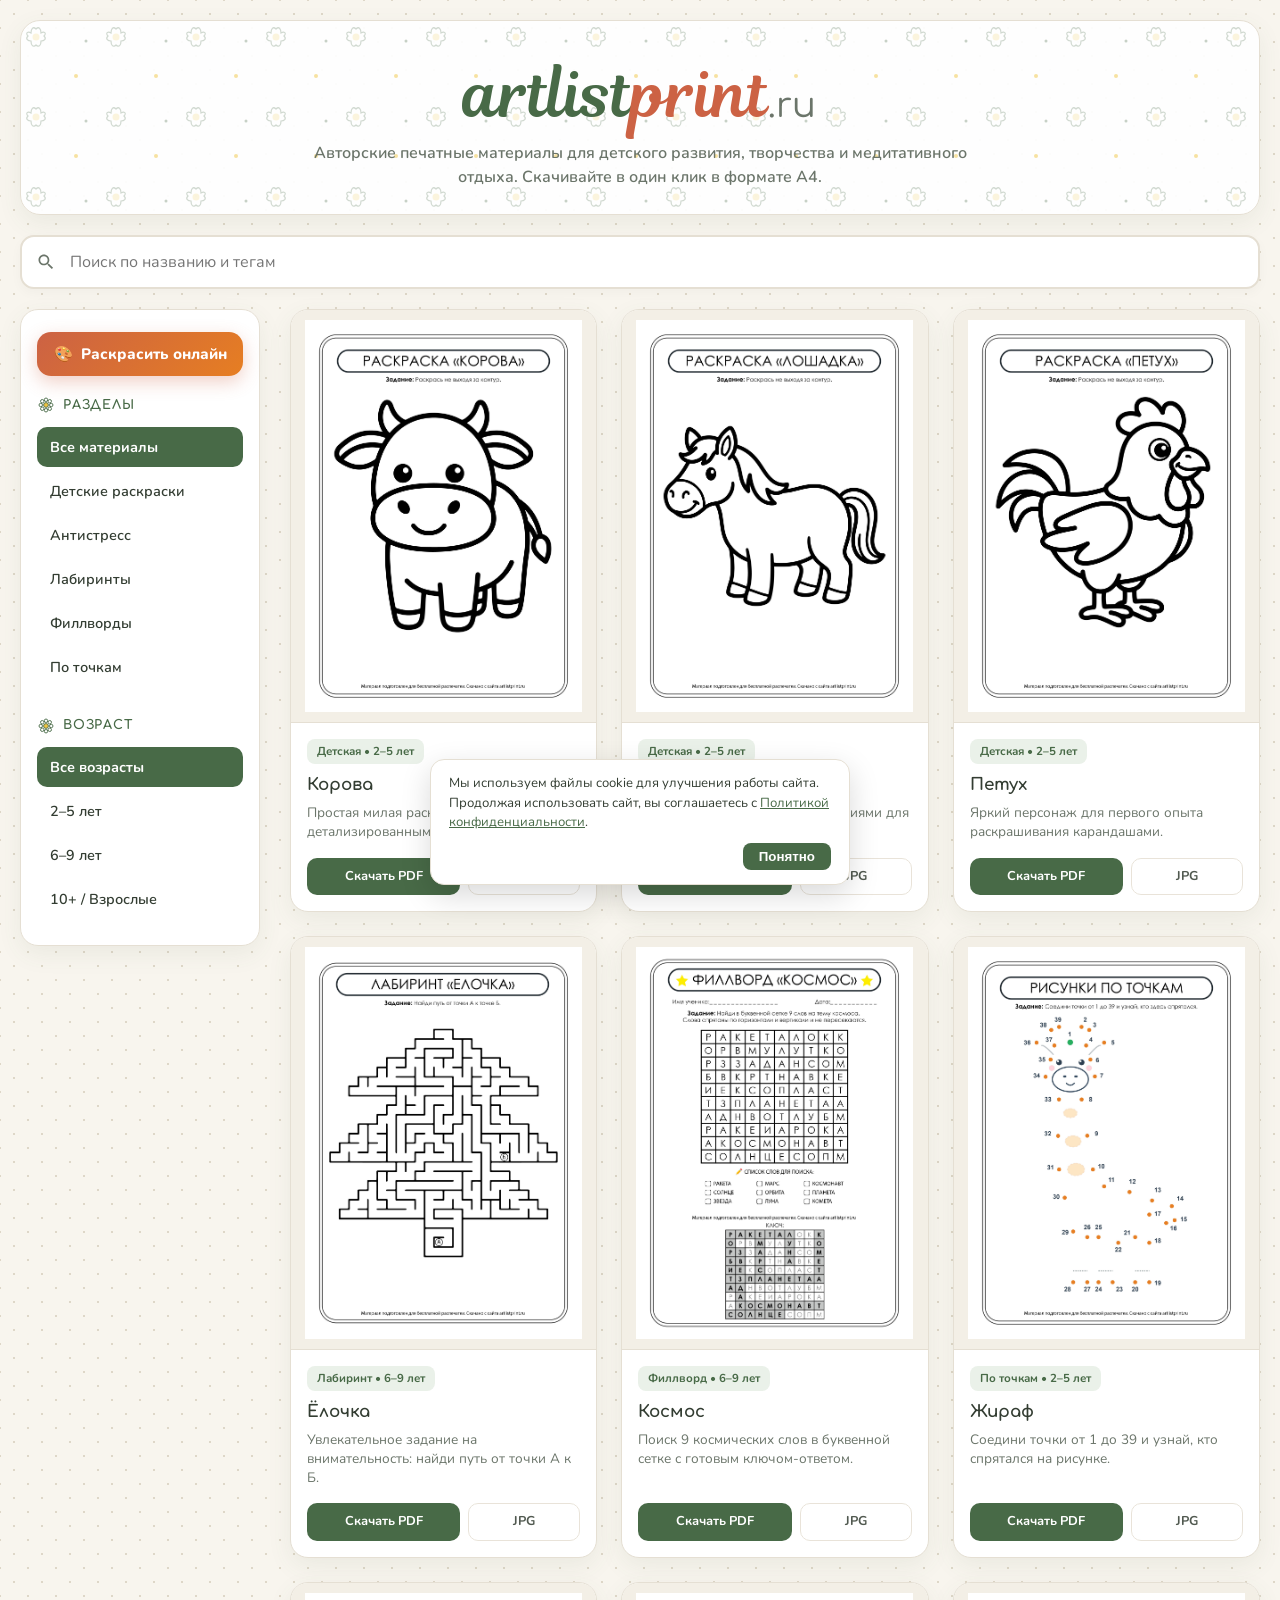
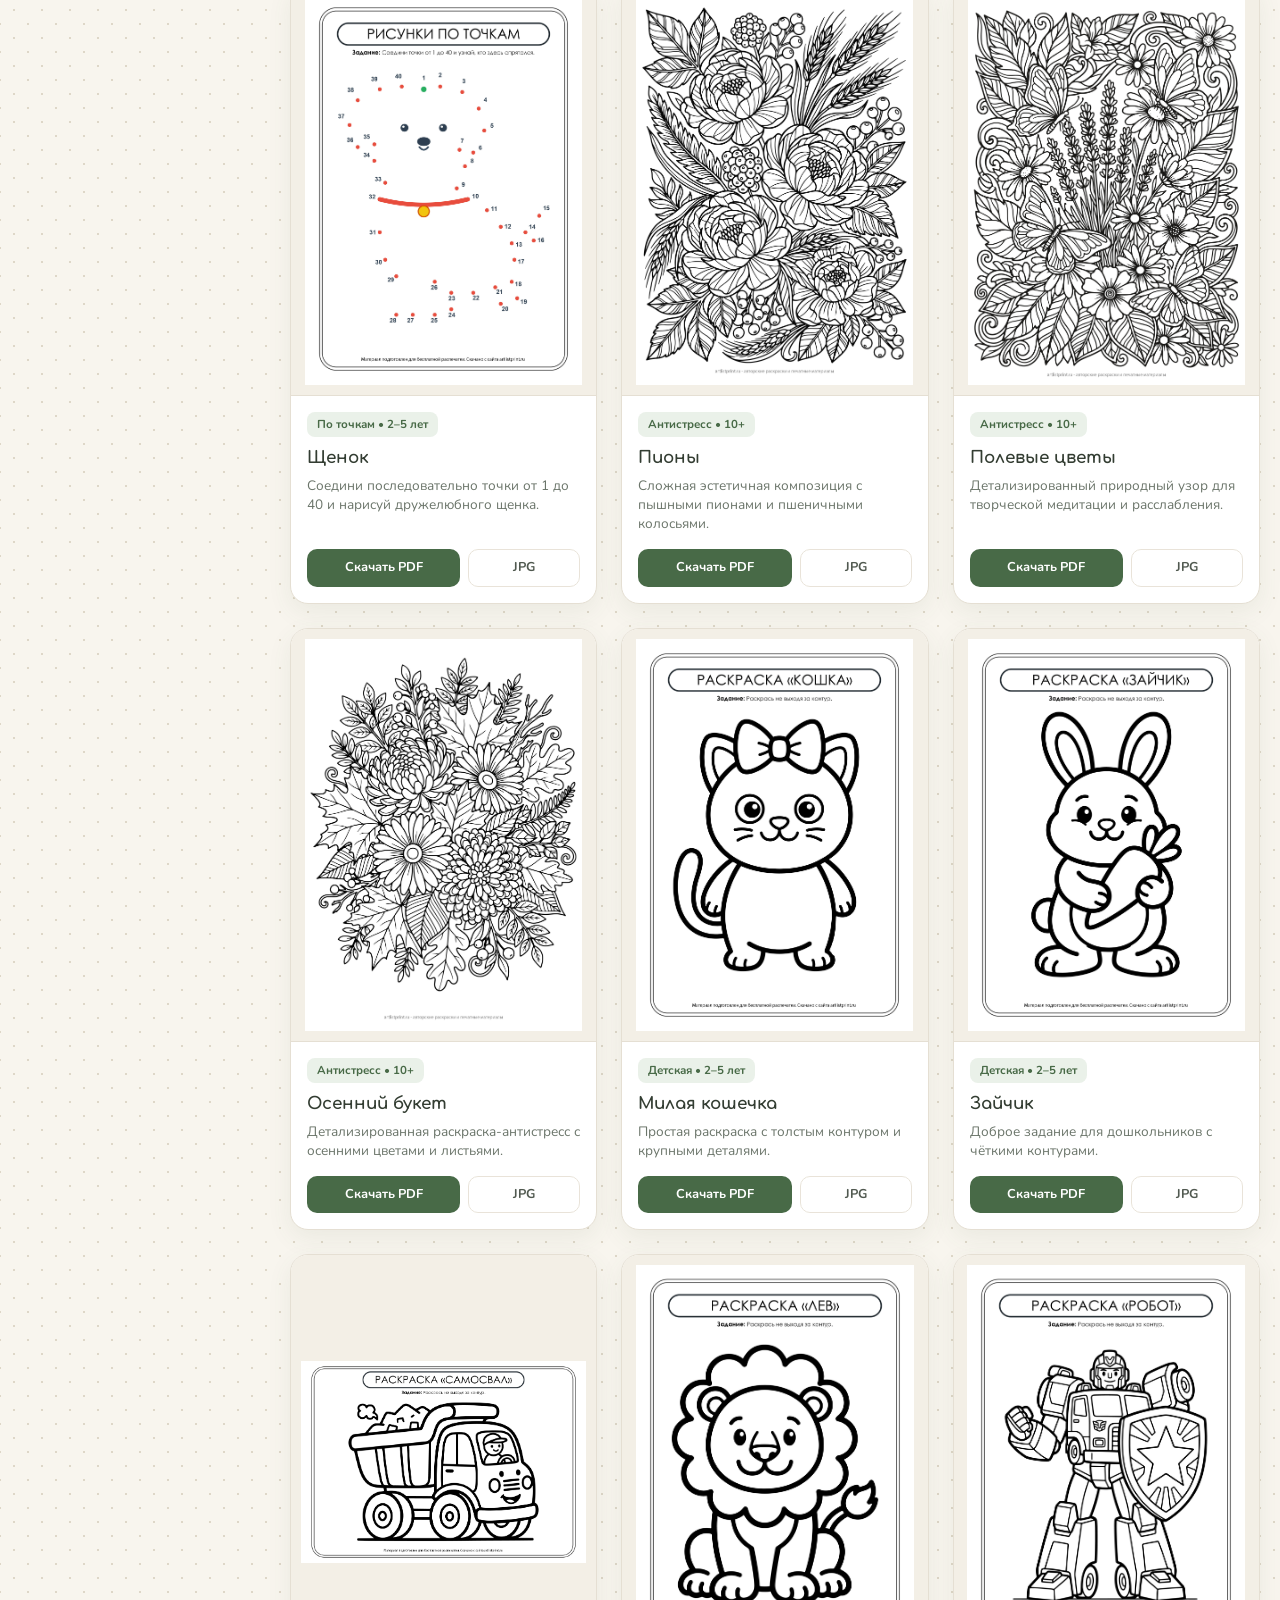
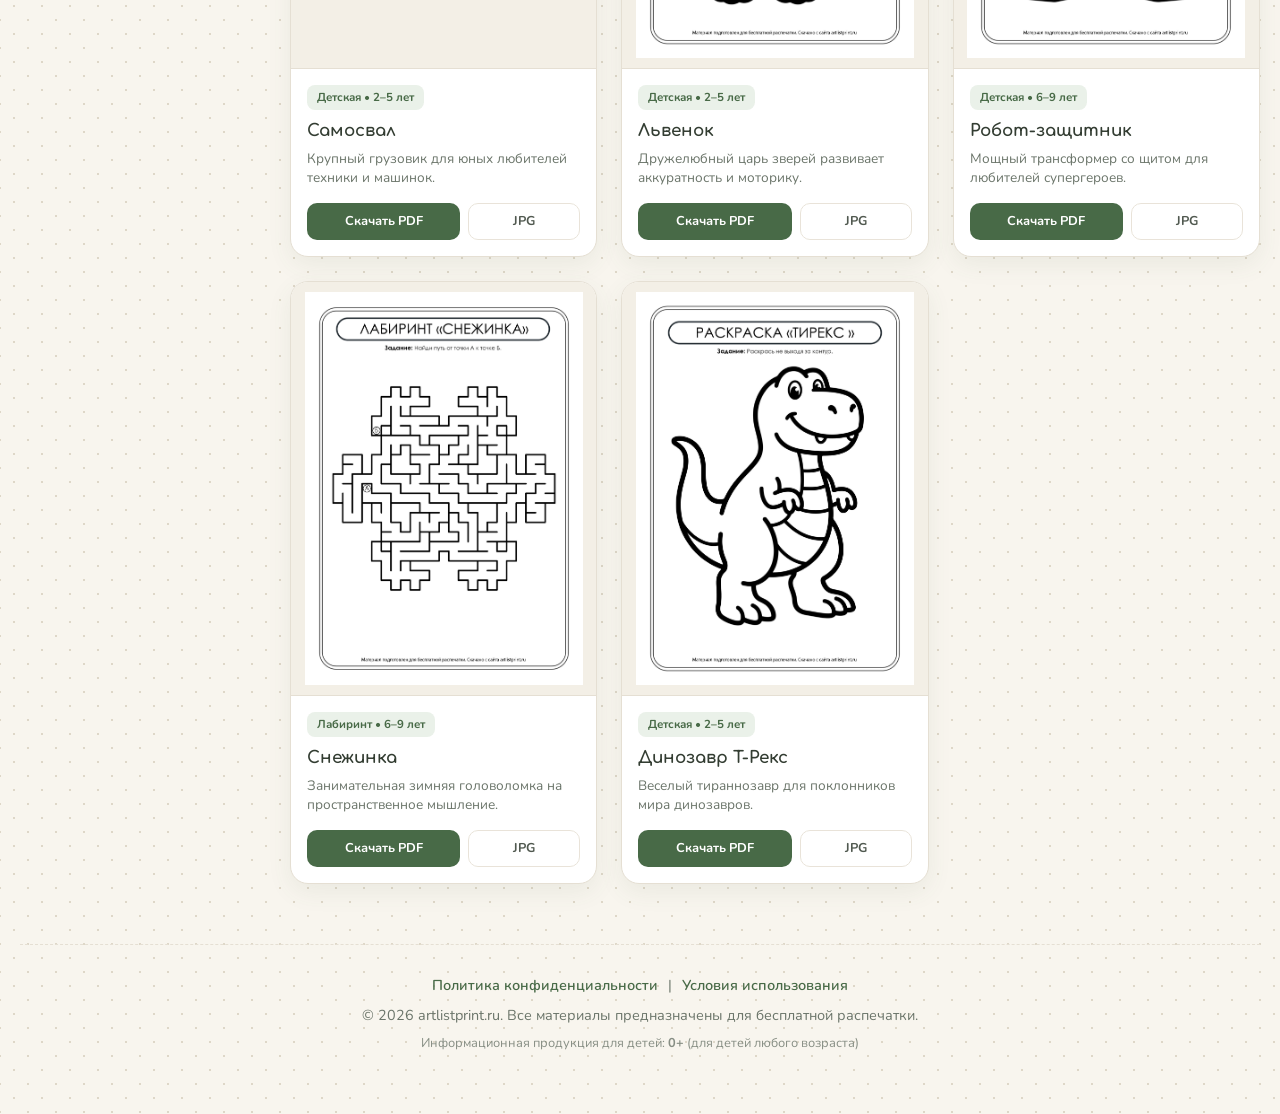
==== commit 03d4cee2: "Add files via upload" ====
--- a/index.html
+++ b/index.html
@@ -19,20 +19,16 @@
     <noscript><div><img src="https://mc.yandex.ru/watch/111499772" style="position:absolute; left:-9999px;" alt="" /></div></noscript>
     <!-- /Yandex.Metrika counter -->
 
-    <!-- Описание для поисковиков (Яндекс / Google) -->
     <meta name="description" content="Бесплатные авторские раскраски для детей, лабиринты, филлворды и антистресс-картинки для распечатки на формате А4. Скачивайте в один клик в PDF и JPG.">
 
-    <!-- Иконка сайта (Favicon) -->
     <link rel="icon" href="favicon.png" type="image/png">
     <link rel="apple-touch-icon" href="favicon.png">
 
-    <!-- Подключаем шрифты: Comfortaa, Caveat, Nunito -->
     <link rel="preconnect" href="https://fonts.googleapis.com">
     <link rel="preconnect" href="https://fonts.gstatic.com" crossorigin>
     <link href="https://fonts.googleapis.com/css2?family=Caveat:wght@600;700&family=Comfortaa:wght@400;600;700&family=Nunito:wght@400;600;700;800&display=swap" rel="stylesheet">
 
     <style>
-        /* ✒️ ШРИФТ MAGNOLIA SCRIPT */
         @font-face {
             font-family: 'Magnolia Script';
             src: url('fonts/Magnolia.ttf') format('truetype'),
@@ -42,7 +38,6 @@
             font-display: swap;
         }
 
-        /* 🌿 МЯГКАЯ ПРИРОДНАЯ ПАЛИТРА */
         :root {
             --bg-paper: #f8f5ee;
             --primary-sage: #486a47;
@@ -80,9 +75,12 @@
             margin: 0 auto;
             padding: 0 20px;
             width: 100%;
-        }
-
-        /* 🌼 ШАПКА С РОМАШКАМИ */
+            box-sizing: border-box;
+            display: flex;
+            flex-direction: column;
+            align-items: stretch;
+        }
+
         header {
             width: 100%;
             position: relative;
@@ -94,6 +92,7 @@
             border-radius: 20px;
             margin: 20px 0 20px;
             box-shadow: var(--shadow-soft);
+            box-sizing: border-box;
         }
 
         .site-title {
@@ -121,11 +120,11 @@
             text-align: center;
         }
 
-        /* 🔍 СТРОКА ПОИСКА */
         .search-container {
             margin-bottom: 20px;
             position: relative;
             width: 100%;
+            box-sizing: border-box;
         }
 
         .search-input {
@@ -140,6 +139,7 @@
             outline: none;
             transition: all 0.2s ease;
             box-shadow: 0 4px 12px rgba(0,0,0,0.03);
+            box-sizing: border-box;
         }
 
         .search-input:focus {
@@ -158,16 +158,15 @@
             pointer-events: none;
         }
 
-        /* 📐 СТРУКТУРА МАКЕТА */
         .main-layout {
             display: grid;
-            grid-template-columns: 230px 1fr;
+            grid-template-columns: 240px 1fr;
             gap: 30px;
             align-items: start;
             width: 100%;
-        }
-
-        /* 🍃 БОКОВОЕ МЕНЮ */
+            box-sizing: border-box;
+        }
+
         .sidebar {
             background: var(--card-bg);
             padding: 22px 16px;
@@ -177,6 +176,40 @@
             position: sticky;
             top: 20px;
             width: 100%;
+            box-sizing: border-box;
+        }
+
+        /* 🎮 КНОПКА ЗАПУСКА ИГРЫ */
+        .game-launch-btn {
+            width: 100%;
+            padding: 12px 14px;
+            margin-bottom: 20px;
+            background: linear-gradient(135deg, #cc6244 0%, #e67e22 100%);
+            color: #ffffff;
+            border: none;
+            border-radius: 14px;
+            font-family: 'Nunito', sans-serif;
+            font-size: 0.95rem;
+            font-weight: 800;
+            cursor: pointer;
+            display: flex;
+            align-items: center;
+            justify-content: center;
+            gap: 8px;
+            box-shadow: 0 6px 18px rgba(204, 98, 68, 0.3);
+            transition: all 0.25s ease;
+            animation: pulseGlow 2.5s infinite;
+        }
+
+        .game-launch-btn:hover {
+            transform: translateY(-2px);
+            box-shadow: 0 8px 22px rgba(204, 98, 68, 0.45);
+        }
+
+        @keyframes pulseGlow {
+            0% { transform: scale(1); box-shadow: 0 4px 14px rgba(204, 98, 68, 0.3); }
+            50% { transform: scale(1.03); box-shadow: 0 6px 20px rgba(204, 98, 68, 0.55); }
+            100% { transform: scale(1); box-shadow: 0 4px 14px rgba(204, 98, 68, 0.3); }
         }
 
         .filter-group { margin-bottom: 25px; }
@@ -230,13 +263,13 @@
             font-weight: 700;
         }
 
-        /* 🖼️ КАТАЛОГ КАРТОЧЕК */
         .cards-grid {
             display: grid;
             grid-template-columns: repeat(3, 1fr);
             gap: 24px;
             width: 100%;
             min-width: 0;
+            box-sizing: border-box;
         }
 
         .card {
@@ -249,6 +282,7 @@
             display: flex;
             flex-direction: column;
             min-width: 0;
+            box-sizing: border-box;
         }
 
         .card:hover {
@@ -283,9 +317,7 @@
             pointer-events: none;
         }
 
-        .card-image-wrapper:hover::after {
-            opacity: 1;
-        }
+        .card-image-wrapper:hover::after { opacity: 1; }
 
         .card-image {
             position: absolute;
@@ -371,7 +403,6 @@
 
         .btn-jpg:hover { background-color: #f3efe6; opacity: 1; }
 
-        /* 🔍 МОДАЛЬНОЕ ОКНО */
         .modal {
             display: none;
             position: fixed;
@@ -385,7 +416,6 @@
             justify-content: center;
             align-items: center;
             padding: 20px;
-            cursor: zoom-out;
         }
 
         .modal-content {
@@ -406,6 +436,206 @@
             font-weight: bold;
             cursor: pointer;
             user-select: none;
+            z-index: 2100;
+        }
+
+        /* 🎨 МОДАЛЬНОЕ ОКНО ИГРЫ */
+        .game-modal-body {
+            background: #ffffff;
+            width: 100%;
+            max-width: 960px;
+            max-height: 92vh;
+            border-radius: 20px;
+            overflow: hidden;
+            display: flex;
+            flex-direction: column;
+            position: relative;
+            box-shadow: 0 20px 50px rgba(0,0,0,0.3);
+        }
+
+        .game-header {
+            padding: 14px 20px;
+            background: var(--bg-paper);
+            border-bottom: 1px solid var(--border-soft);
+            display: flex;
+            align-items: center;
+            justify-content: space-between;
+        }
+
+        .game-header h2 {
+            font-size: 1.2rem;
+            color: var(--text-main);
+            display: flex;
+            align-items: center;
+            gap: 8px;
+        }
+
+        .game-close-btn {
+            background: none;
+            border: none;
+            font-size: 1.8rem;
+            cursor: pointer;
+            color: var(--text-muted);
+            line-height: 1;
+        }
+
+        /* Выбор раскраски */
+        .game-selection-view {
+            padding: 20px;
+            overflow-y: auto;
+            flex-grow: 1;
+        }
+
+        .game-grid {
+            display: grid;
+            grid-template-columns: repeat(auto-fill, minmax(140px, 1fr));
+            gap: 16px;
+        }
+
+        .game-item-card {
+            background: var(--bg-paper);
+            border: 2px solid var(--border-soft);
+            border-radius: 12px;
+            padding: 10px;
+            text-align: center;
+            cursor: pointer;
+            transition: all 0.2s ease;
+        }
+
+        .game-item-card:hover {
+            border-color: var(--accent-terracotta);
+            transform: translateY(-3px);
+        }
+
+        .game-item-card img {
+            width: 100%;
+            height: 130px;
+            object-fit: contain;
+            border-radius: 8px;
+            background: #fff;
+            margin-bottom: 8px;
+        }
+
+        .game-item-card p {
+            font-family: 'Nunito', sans-serif;
+            font-weight: 700;
+            font-size: 0.85rem;
+            color: var(--text-main);
+        }
+
+        /* Графический Редактор */
+        .game-editor-view {
+            display: none;
+            flex-direction: column;
+            height: 100%;
+            overflow: hidden;
+            flex-grow: 1;
+        }
+
+        .game-toolbar {
+            background: #fdfcf9;
+            border-bottom: 1px solid var(--border-soft);
+            padding: 10px 14px;
+            display: flex;
+            flex-wrap: wrap;
+            gap: 12px;
+            align-items: center;
+            justify-content: space-between;
+        }
+
+        .tool-group {
+            display: flex;
+            align-items: center;
+            gap: 6px;
+            flex-wrap: wrap;
+        }
+
+        .tool-btn {
+            padding: 6px 12px;
+            border-radius: 8px;
+            border: 1px solid var(--border-soft);
+            background: #fff;
+            font-family: 'Nunito', sans-serif;
+            font-size: 0.82rem;
+            font-weight: 700;
+            cursor: pointer;
+            display: flex;
+            align-items: center;
+            gap: 5px;
+            transition: all 0.15s ease;
+        }
+
+        .tool-btn.active {
+            background: var(--primary-sage);
+            color: #fff;
+            border-color: var(--primary-sage);
+        }
+
+        .tool-slider {
+            display: flex;
+            align-items: center;
+            gap: 6px;
+            font-size: 0.75rem;
+            font-family: 'Nunito', sans-serif;
+            font-weight: 700;
+            color: var(--text-muted);
+        }
+
+        .tool-slider input[type="range"] {
+            width: 70px;
+            accent-color: var(--primary-sage);
+        }
+
+        .color-palette {
+            display: flex;
+            align-items: center;
+            gap: 6px;
+        }
+
+        .color-swatch {
+            width: 24px;
+            height: 24px;
+            border-radius: 50%;
+            border: 2px solid #fff;
+            box-shadow: 0 0 0 1px #ddd;
+            cursor: pointer;
+            transition: transform 0.15s ease;
+        }
+
+        .color-swatch.active {
+            transform: scale(1.25);
+            box-shadow: 0 0 0 2px var(--accent-terracotta);
+        }
+
+        #custom-color {
+            width: 28px;
+            height: 28px;
+            border: none;
+            border-radius: 50%;
+            cursor: pointer;
+            background: none;
+        }
+
+        .canvas-container {
+            flex-grow: 1;
+            position: relative;
+            background: #f0ede6;
+            display: flex;
+            align-items: center;
+            justify-content: center;
+            padding: 10px;
+            overflow: hidden;
+            touch-action: none;
+        }
+
+        #paint-canvas {
+            background: #ffffff;
+            box-shadow: 0 4px 20px rgba(0,0,0,0.1);
+            border-radius: 8px;
+            max-width: 100%;
+            max-height: 100%;
+            object-fit: contain;
+            cursor: crosshair;
         }
 
         footer {
@@ -416,6 +646,8 @@
             font-size: 0.9rem;
             border-top: 1px dashed var(--border-soft);
             padding-top: 30px;
+            width: 100%;
+            box-sizing: border-box;
         }
 
         footer a { color: var(--primary-sage); text-decoration: none; font-weight: 600; margin: 0 6px; }
@@ -428,152 +660,148 @@
 
         @media (max-width: 850px) {
             .container { 
-                padding: 0 12px; 
-            }
-
-            /* 🌼 ЕДИНАЯ АДАПТИВНАЯ ШАПКА */
+                padding: 0 12px !important; 
+                width: 100% !important;
+            }
+
+            header, 
+            .search-container, 
+            .main-layout, 
+            .sidebar {
+                width: 100% !important;
+                max-width: 100% !important;
+                min-width: 100% !important;
+                box-sizing: border-box !important;
+            }
+
             header {
-                padding: 18px 14px 14px;
-                margin: 10px 0 12px;
-                border-radius: 16px;
-                width: 100%;
+                padding: 18px 14px 14px !important;
+                margin: 10px 0 12px !important;
+                border-radius: 16px !important;
             }
 
             .site-title { 
-                font-size: clamp(1.8rem, 7vw, 2.4rem); 
-                display: block;
-                width: 100%;
-                text-align: center;
-                line-height: 1.15;
-                margin-bottom: 4px;
-            }
-
-            .title-domain { font-size: clamp(1.05rem, 4.2vw, 1.3rem); }
-            .site-subtitle { font-size: 0.82rem; line-height: 1.35; max-width: 100%; }
-
-            /* 🔍 ЕДИНЫЙ ПОИСК */
-            .search-container {
-                margin-bottom: 12px;
-                width: 100%;
-            }
+                font-size: clamp(1.8rem, 7vw, 2.4rem) !important; 
+                display: block !important;
+                width: 100% !important;
+                text-align: center !important;
+                line-height: 1.15 !important;
+                margin-bottom: 4px !important;
+            }
+
+            .title-domain { font-size: clamp(1.05rem, 4.2vw, 1.3rem) !important; }
+            .site-subtitle { font-size: 0.82rem !important; line-height: 1.35 !important; max-width: 100% !important; }
+
+            .search-container { margin-bottom: 12px !important; }
 
             .search-input {
-                font-size: 0.88rem;
-                padding: 11px 14px 11px 38px;
-                border-radius: 12px;
+                font-size: 0.88rem !important;
+                padding: 11px 14px 11px 38px !important;
+                border-radius: 12px !important;
+                width: 100% !important;
+                box-sizing: border-box !important;
             }
 
             .search-icon {
-                left: 12px;
-                width: 18px;
-                height: 18px;
-            }
-
-            /* 🍃 БОКОВОЕ МЕНЮ И СЕТКА */
+                left: 12px !important;
+                width: 18px !important;
+                height: 18px !important;
+            }
+
             .main-layout { 
-                grid-template-columns: 1fr;
-                gap: 12px;
-                width: 100%;
+                grid-template-columns: 1fr !important;
+                gap: 12px !important;
             }
 
             .sidebar { 
-                position: static; 
-                padding: 12px 14px;
-                margin-bottom: 0;
-                border-radius: 16px;
-            }
-
-            .filter-group {
-                margin-bottom: 10px;
-            }
-
-            .filter-group:last-child {
-                margin-bottom: 0;
-            }
-
-            .filter-title {
+                position: static !important; 
+                padding: 14px 14px !important;
+                margin-bottom: 0 !important;
+                border-radius: 16px !important;
+            }
+
+            .filter-group { margin-bottom: 12px !important; }
+            .filter-group:last-child { margin-bottom: 0 !important; }
+            .filter-title { font-size: 0.75rem !important; margin-bottom: 8px !important; }
+
+            /* 💥 ИСПРАВЛЕНИЕ: ПЕРЕНОС КАТЕГОРИЙ НА СЛЕДУЮЩУЮ СТРОКУ ИЗМЕСТО ОБРЕЗАНИЯ И СКРОЛЛА */
+            .filter-options {
+                display: flex !important;
+                flex-direction: row !important;
+                flex-wrap: wrap !important;
+                gap: 6px !important;
+                padding-bottom: 0 !important;
+                overflow-x: visible !important;
+            }
+
+            .filter-btn {
+                flex: 0 1 auto !important;
+                width: auto !important;
+                white-space: nowrap !important;
+                margin-bottom: 0 !important;
+                font-size: 0.82rem !important;
+                padding: 6px 11px !important;
+            }
+
+            .game-toolbar {
+                padding: 8px;
+                gap: 8px;
+            }
+
+            .tool-btn {
+                padding: 5px 8px;
                 font-size: 0.75rem;
-                margin-bottom: 6px;
-            }
-
-            .filter-options {
-                display: flex;
-                flex-direction: row;
-                flex-wrap: nowrap;
-                overflow-x: auto;
-                gap: 8px;
-                padding-bottom: 4px;
-                -webkit-overflow-scrolling: touch;
-                -ms-overflow-style: none;
-                scrollbar-width: none;
-            }
-
-            .filter-options::-webkit-scrollbar {
-                display: none;
-            }
-
-            .filter-btn {
-                flex: 0 0 auto;
-                width: auto;
-                white-space: nowrap;
-                margin-bottom: 0;
-                font-size: 0.85rem;
-                padding: 6px 12px;
-            }
-        }
-
-        /* 📱 СМАРТФОНЫ (ЭКРАНЫ МЕНЕЕ 600px) */
+            }
+
+            .tool-slider { font-size: 0.7rem; }
+            .tool-slider input[type="range"] { width: 50px; }
+        }
+
         @media (max-width: 600px) { 
-            /* 2 КАРТОЧКИ В РЯД НА МОБИЛЬНЫХ */
             .cards-grid { 
-                grid-template-columns: repeat(2, 1fr); 
-                gap: 10px;
-            }
-
-            .card {
-                border-radius: 14px;
-            }
-
-            .card-body {
-                padding: 10px 8px;
-            }
+                grid-template-columns: repeat(2, 1fr) !important; 
+                gap: 10px !important;
+            }
+
+            .card { border-radius: 14px !important; }
+            .card-body { padding: 10px 8px !important; }
 
             .card-category {
-                font-size: 0.62rem;
-                padding: 2px 6px;
-                margin-bottom: 4px;
-                border-radius: 6px;
-                white-space: nowrap;
-                overflow: hidden;
-                text-overflow: ellipsis;
-                max-width: 100%;
+                font-size: 0.62rem !important;
+                padding: 2px 6px !important;
+                margin-bottom: 4px !important;
+                border-radius: 6px !important;
+                white-space: nowrap !important;
+                overflow: hidden !important;
+                text-overflow: ellipsis !important;
+                max-width: 100% !important;
             }
 
             .card-title {
-                font-size: 0.85rem;
-                margin-bottom: 4px;
-                line-height: 1.2;
+                font-size: 0.85rem !important;
+                margin-bottom: 4px !important;
+                line-height: 1.2 !important;
             }
 
             .card-desc {
-                font-size: 0.72rem;
-                line-height: 1.25;
-                margin-bottom: 10px;
-                display: -webkit-box;
-                -webkit-line-clamp: 2;
-                -webkit-box-orient: vertical;
-                overflow: hidden;
+                font-size: 0.72rem !important;
+                line-height: 1.25 !important;
+                margin-bottom: 10px !important;
+                display: -webkit-box !important;
+                -webkit-line-clamp: 2 !important;
+                -webkit-box-orient: vertical !important;
+                overflow: hidden !important;
             }
 
             .card-actions {
-                flex-direction: column;
-                gap: 5px;
+                flex-direction: column !important;
+                gap: 5px !important;
             }
 
             .btn {
-                padding: 6px 4px;
-                font-size: 0.72rem;
-                width: 100%;
+                padding: 6px 4px !important;
+                font-size: 0.72rem !important;
+                width: 100% !important;
             }
         }
     </style>
@@ -597,13 +825,19 @@
             <svg class="search-icon" viewBox="0 0 24 24">
                 <path d="M15.5 14h-.79l-.28-.27C15.41 12.59 16 11.11 16 9.5 16 5.91 13.09 3 9.5 3S3 5.91 3 9.5 5.91 16 9.5 16c1.61 0 3.09-.59 4.23-1.57l.27.28v.79l5 4.99L20.49 19l-4.99-5zm-6 0C7.01 14 5 11.99 5 9.5S7.01 5 9.5 5 14 7.01 14 9.5 11.99 14 9.5 14z"/>
             </svg>
-            <input type="text" id="search-input" class="search-input" oninput="applyFilters()" placeholder="Поиск по названию или тегам (например: кошка, собака, новый год)...">
+            <input type="text" id="search-input" class="search-input" oninput="applyFilters()" placeholder="Поиск по названию и тегам">
         </div>
 
         <div class="main-layout">
             
             <!-- 🍃 БОКОВОЕ МЕНЮ -->
             <aside class="sidebar">
+
+                <!-- 🎮 КНОПКА ЗАПУСКА ИГРЫ-РАСКРАСКИ -->
+                <button class="game-launch-btn" onclick="openGameModal()">
+                    <span>🎨</span> Раскрасить онлайн
+                </button>
+
                 <div class="filter-group" id="category-filters">
                     <div class="filter-title">
                         <svg class="daisy-icon" viewBox="0 0 24 24" fill="none">
@@ -656,7 +890,6 @@
             <!-- 🖼️ КАТАЛОГ КАРТОЧЕК -->
             <main class="cards-grid">
 
-                <!-- 1. Корова -->
                 <div class="card" data-category="kids" data-age="2-5" data-tags="животные животное корова ферма милая детская скот бык">
                     <div class="card-image-wrapper" onclick="openModal('preview/cow coloring book.jpg')">
                         <div class="card-image" style="background-image: url('preview/cow coloring book.jpg');"></div>
@@ -672,7 +905,6 @@
                     </div>
                 </div>
 
-                <!-- 2. Лошадка -->
                 <div class="card" data-category="kids" data-age="2-5" data-tags="животные животное лошадь лошадка ферма конь пони">
                     <div class="card-image-wrapper" onclick="openModal('preview/horse coloring book.jpg')">
                         <div class="card-image" style="background-image: url('preview/horse coloring book.jpg');"></div>
@@ -688,7 +920,6 @@
                     </div>
                 </div>
 
-                <!-- 3. Петух -->
                 <div class="card" data-category="kids" data-age="2-5" data-tags="животные животное петух птица ферма деревня курица">
                     <div class="card-image-wrapper" onclick="openModal('preview/rooster coloring book.jpg')">
                         <div class="card-image" style="background-image: url('preview/rooster coloring book.jpg');"></div>
@@ -704,7 +935,6 @@
                     </div>
                 </div>
 
-                <!-- 4. Лабиринт Ёлочка -->
                 <div class="card" data-category="mazes" data-age="6-9" data-tags="новый год елочка елка праздник зима лабиринт рождество">
                     <div class="card-image-wrapper" onclick="openModal('preview/Christmas tree maze.jpg')">
                         <div class="card-image" style="background-image: url('preview/Christmas tree maze.jpg');"></div>
@@ -720,7 +950,6 @@
                     </div>
                 </div>
 
-                <!-- 5. Филлворд Космос -->
                 <div class="card" data-category="fillwords" data-age="6-9" data-tags="космос филлворд ракета звезды слова поиск планеты">
                     <div class="card-image-wrapper" onclick="openModal('preview/fillword Cosmos.jpg')">
                         <div class="card-image" style="background-image: url('preview/fillword Cosmos.jpg');"></div>
@@ -736,7 +965,6 @@
                     </div>
                 </div>
 
-                <!-- 6. По точкам Жираф -->
                 <div class="card" data-category="dots" data-age="2-5" data-tags="животные животное жираф точки соедини по точкам цифры африка">
                     <div class="card-image-wrapper" onclick="openModal('preview/giraffe by dots.jpg')">
                         <div class="card-image" style="background-image: url('preview/giraffe by dots.jpg');"></div>
@@ -752,7 +980,6 @@
                     </div>
                 </div>
 
-                <!-- 7. По точкам Щенок -->
                 <div class="card" data-category="dots" data-age="2-5" data-tags="животные животное щенок собака пёс точки соедини цифры питомец">
                     <div class="card-image-wrapper" onclick="openModal('preview/puppy by the dots.jpg')">
                         <div class="card-image" style="background-image: url('preview/puppy by the dots.jpg');"></div>
@@ -768,7 +995,6 @@
                     </div>
                 </div>
 
-                <!-- 8. Пионы (Антистресс) -->
                 <div class="card" data-category="antistress" data-age="adult" data-tags="цветы пионы антистресс природа растения букет флора">
                     <div class="card-image-wrapper" onclick="openModal('preview/pions.jpg')">
                         <div class="card-image" style="background-image: url('preview/pions.jpg');"></div>
@@ -784,7 +1010,6 @@
                     </div>
                 </div>
 
-                <!-- 9. Полевые цветы (Антистресс) -->
                 <div class="card" data-category="antistress" data-age="adult" data-tags="цветы бабочки природа антистресс полевые цветы лето">
                     <div class="card-image-wrapper" onclick="openModal('preview/wildflowers and butterflies.jpg')">
                         <div class="card-image" style="background-image: url('preview/wildflowers and butterflies.jpg');"></div>
@@ -800,7 +1025,6 @@
                     </div>
                 </div>
 
-                <!-- 10. Осенний букет (Антистресс) -->
                 <div class="card" data-category="antistress" data-age="adult" data-tags="осенний букет антистресс цветы листья хризантемы герберы сложная раскраска">
                     <div class="card-image-wrapper" onclick="openModal('preview/autumn_bouquet.jpg')">
                         <div class="card-image" style="background-image: url('preview/autumn_bouquet.jpg');"></div>
@@ -816,7 +1040,6 @@
                     </div>
                 </div>
 
-                <!-- 11. Кошка -->
                 <div class="card" data-category="kids" data-age="2-5" data-tags="кошка котик животные простые раскраски для малышей крупный контур">
                     <div class="card-image-wrapper" onclick="openModal('preview/cat_coloring.jpg')">
                         <div class="card-image" style="background-image: url('preview/cat_coloring.jpg');"></div>
@@ -832,7 +1055,6 @@
                     </div>
                 </div>
 
-                <!-- 12. Зайчик с морковкой -->
                 <div class="card" data-category="kids" data-age="2-5" data-tags="зайчик кролик морковка животные раскраски для детей">
                     <div class="card-image-wrapper" onclick="openModal('preview/bunny_carrot.jpg')">
                         <div class="card-image" style="background-image: url('preview/bunny_carrot.jpg');"></div>
@@ -848,7 +1070,6 @@
                     </div>
                 </div>
 
-                <!-- 13. Самосвал -->
                 <div class="card" data-category="kids" data-age="2-5" data-tags="самосвал машинки грузовик стройка транспорт для мальчиков">
                     <div class="card-image-wrapper" onclick="openModal('preview/dump_truck.jpg')">
                         <div class="card-image" style="background-image: url('preview/dump_truck.jpg');"></div>
@@ -864,7 +1085,6 @@
                     </div>
                 </div>
 
-                <!-- 14. Лев -->
                 <div class="card" data-category="kids" data-age="2-5" data-tags="лев царь зверей дикие животные саванна раскраска для детей">
                     <div class="card-image-wrapper" onclick="openModal('preview/lion_coloring.jpg')">
                         <div class="card-image" style="background-image: url('preview/lion_coloring.jpg');"></div>
@@ -880,7 +1100,6 @@
                     </div>
                 </div>
 
-                <!-- 15. Робот -->
                 <div class="card" data-category="kids" data-age="6-9" data-tags="робот трансформер щит фантастика техника для мальчиков">
                     <div class="card-image-wrapper" onclick="openModal('preview/robot_coloring.jpg')">
                         <div class="card-image" style="background-image: url('preview/robot_coloring.jpg');"></div>
@@ -896,7 +1115,6 @@
                     </div>
                 </div>
 
-                <!-- 16. Лабиринт Снежинка -->
                 <div class="card" data-category="mazes" data-age="6-9" data-tags="лабиринт снежинка зима логика головоломка развивашка">
                     <div class="card-image-wrapper" onclick="openModal('preview/snowflake_maze.jpg')">
                         <div class="card-image" style="background-image: url('preview/snowflake_maze.jpg');"></div>
@@ -912,7 +1130,6 @@
                     </div>
                 </div>
 
-                <!-- 17. Тирекс -->
                 <div class="card" data-category="kids" data-age="2-5" data-tags="тирекс тираннозавр динозавры древний мир раскраска для детей">
                     <div class="card-image-wrapper" onclick="openModal('preview/trex_coloring.jpg')">
                         <div class="card-image" style="background-image: url('preview/trex_coloring.jpg');"></div>
@@ -932,7 +1149,6 @@
 
         </div>
 
-        <!-- 🌿 ФУТЕР -->
         <footer>
             <p>
                 <a href="privacy.html">Политика конфиденциальности</a> | 
@@ -945,10 +1161,75 @@
         </footer>
     </div>
 
-    <!-- 🔍 МОДАЛЬНОЕ ОКНО -->
+    <!-- 🔍 МОДАЛЬНОЕ ОКНО ПРОСМОТРА ИЗОБРАЖЕНИЯ -->
     <div id="image-modal" class="modal" onclick="closeModal()">
         <span class="modal-close">&times;</span>
         <img class="modal-content" id="modal-img" alt="Предпросмотр">
+    </div>
+
+    <!-- 🎮 МОДАЛЬНОЕ ОКНО ОНЛАЙН-ИГРЫ "РАСКРАСКА" -->
+    <div id="game-modal" class="modal">
+        <div class="game-modal-body">
+            
+            <div class="game-header">
+                <h2 id="game-header-title">🎨 Выберите раскраску</h2>
+                <button class="game-close-btn" onclick="closeGameModal()">&times;</button>
+            </div>
+
+            <!-- ЭКРАН 1: ВЫБОР РАСКРАСКИ ИЗ КАТАЛОГА -->
+            <div id="game-selection-view" class="game-selection-view">
+                <div class="game-grid" id="game-grid">
+                    <!-- Заполняется динамически скриптом -->
+                </div>
+            </div>
+
+            <!-- ЭКРАН 2: ХОЛСТ РЕДАКТОРА -->
+            <div id="game-editor-view" class="game-editor-view">
+                
+                <div class="game-toolbar">
+                    <div class="tool-group">
+                        <button class="tool-btn" onclick="backToGameSelection()">⬅️ Назад</button>
+                        <button class="tool-btn active" id="btn-fill" onclick="setTool('fill')">🪣 Заливка</button>
+                        <button class="tool-btn" id="btn-brush" onclick="setTool('brush')">🖌️ Кисть</button>
+                        <button class="tool-btn" id="btn-eraser" onclick="setTool('eraser')">🧹 Ластик</button>
+                    </div>
+
+                    <div class="tool-group">
+                        <div class="tool-slider">
+                            <span>Размер:</span>
+                            <input type="range" id="tool-size" min="2" max="40" value="12" oninput="updateToolSettings()">
+                        </div>
+                        <div class="tool-slider">
+                            <span>Прозрачность:</span>
+                            <input type="range" id="tool-opacity" min="0.1" max="1" step="0.1" value="1" oninput="updateToolSettings()">
+                        </div>
+                    </div>
+
+                    <div class="color-palette">
+                        <div class="color-swatch active" style="background: #e74c3c;" onclick="setColor('#e74c3c', this)"></div>
+                        <div class="color-swatch" style="background: #e67e22;" onclick="setColor('#e67e22', this)"></div>
+                        <div class="color-swatch" style="background: #f1c40f;" onclick="setColor('#f1c40f', this)"></div>
+                        <div class="color-swatch" style="background: #2ecc71;" onclick="setColor('#2ecc71', this)"></div>
+                        <div class="color-swatch" style="background: #1abc9c;" onclick="setColor('#1abc9c', this)"></div>
+                        <div class="color-swatch" style="background: #3498db;" onclick="setColor('#3498db', this)"></div>
+                        <div class="color-swatch" style="background: #9b59b6;" onclick="setColor('#9b59b6', this)"></div>
+                        <div class="color-swatch" style="background: #34495e;" onclick="setColor('#34495e', this)"></div>
+                        <input type="color" id="custom-color" value="#e74c3c" onchange="setColor(this.value, null)">
+                    </div>
+
+                    <div class="tool-group">
+                        <button class="tool-btn" onclick="resetCanvas()">🔄 Сброс</button>
+                        <button class="tool-btn" style="background: var(--primary-sage); color:#fff;" onclick="saveCanvas()">💾 Сохранить</button>
+                    </div>
+                </div>
+
+                <div class="canvas-container" id="canvas-container">
+                    <canvas id="paint-canvas"></canvas>
+                </div>
+
+            </div>
+
+        </div>
     </div>
 
     <script>
@@ -1071,20 +1352,234 @@
             document.getElementById('image-modal').style.display = 'none';
         }
 
+        /* ===================================================
+           🎮 ИГРА-РАСКРАСКА (CANVAS ENGINE)
+        =================================================== */
+        let canvas, ctx;
+        let currentTool = 'fill';
+        let currentColor = '#e74c3c';
+        let brushSize = 12;
+        let brushOpacity = 1.0;
+        let isDrawing = false;
+        let currentImgSource = '';
+        let originalImageObj = null;
+
+        function openGameModal() {
+            const modal = document.getElementById('game-modal');
+            modal.style.display = 'flex';
+            populateGameCatalog();
+            backToGameSelection();
+        }
+
+        function closeGameModal() {
+            document.getElementById('game-modal').style.display = 'none';
+        }
+
+        function populateGameCatalog() {
+            const grid = document.getElementById('game-grid');
+            grid.innerHTML = '';
+            
+            // Собираем карточки со страницы
+            const cards = document.querySelectorAll('.card');
+            cards.forEach(card => {
+                const title = card.querySelector('.card-title').innerText;
+                const img = card.querySelector('.card-image-wrapper').getAttribute('onclick').match(/'([^']+)'/)[1];
+                
+                const item = document.createElement('div');
+                item.className = 'game-item-card';
+                item.onclick = () => startColoring(img, title);
+                item.innerHTML = `
+                    <img src="${img}" alt="${title}">
+                    <p>${title}</p>
+                `;
+                grid.appendChild(item);
+            });
+        }
+
+        function backToGameSelection() {
+            document.getElementById('game-selection-view').style.display = 'block';
+            document.getElementById('game-editor-view').style.display = 'none';
+            document.getElementById('game-header-title').innerText = '🎨 Выберите раскраску';
+        }
+
+        function startColoring(imgSrc, title) {
+            currentImgSource = imgSrc;
+            document.getElementById('game-selection-view').style.display = 'none';
+            document.getElementById('game-editor-view').style.display = 'flex';
+            document.getElementById('game-header-title').innerText = '🎨 Раскрашиваем: ' + title;
+
+            initCanvas(imgSrc);
+        }
+
+        function initCanvas(imgSrc) {
+            canvas = document.getElementById('paint-canvas');
+            ctx = canvas.getContext('2d', { willReadFrequently: true });
+
+            originalImageObj = new Image();
+            originalImageObj.crossOrigin = "Anonymous";
+            originalImageObj.src = imgSrc;
+            originalImageObj.onload = function() {
+                canvas.width = originalImageObj.naturalWidth || 800;
+                canvas.height = originalImageObj.naturalHeight || 1000;
+                resetCanvas();
+            };
+
+            // Touch & Mouse Listeners
+            canvas.onmousedown = startDraw;
+            canvas.onmousemove = draw;
+            canvas.onmouseup = stopDraw;
+            canvas.onmouseleave = stopDraw;
+
+            canvas.ontouchstart = (e) => { startDraw(e.touches[0]); e.preventDefault(); };
+            canvas.ontouchmove = (e) => { draw(e.touches[0]); e.preventDefault(); };
+            canvas.ontouchend = stopDraw;
+        }
+
+        function resetCanvas() {
+            if (!originalImageObj) return;
+            ctx.clearRect(0, 0, canvas.width, canvas.height);
+            ctx.drawImage(originalImageObj, 0, 0, canvas.width, canvas.height);
+        }
+
+        function setTool(tool) {
+            currentTool = tool;
+            document.querySelectorAll('.tool-btn').forEach(btn => btn.classList.remove('active'));
+            document.getElementById('btn-' + tool).classList.add('active');
+        }
+
+        function setColor(hex, elem) {
+            currentColor = hex;
+            document.getElementById('custom-color').value = hex;
+            if (elem) {
+                document.querySelectorAll('.color-swatch').forEach(s => s.classList.remove('active'));
+                elem.classList.add('active');
+            }
+        }
+
+        function updateToolSettings() {
+            brushSize = parseInt(document.getElementById('tool-size').value);
+            brushOpacity = parseFloat(document.getElementById('tool-opacity').value);
+        }
+
+        function getCanvasCoords(e) {
+            const rect = canvas.getBoundingClientRect();
+            const scaleX = canvas.width / rect.width;
+            const scaleY = canvas.height / rect.height;
+            return {
+                x: Math.round((e.clientX - rect.left) * scaleX),
+                y: Math.round((e.clientY - rect.top) * scaleY)
+            };
+        }
+
+        function startDraw(e) {
+            isDrawing = true;
+            const coords = getCanvasCoords(e);
+
+            if (currentTool === 'fill') {
+                floodFill(coords.x, coords.y, currentColor);
+            } else {
+                ctx.beginPath();
+                ctx.moveTo(coords.x, coords.y);
+            }
+        }
+
+        function draw(e) {
+            if (!isDrawing || currentTool === 'fill') return;
+            const coords = getCanvasCoords(e);
+
+            ctx.lineWidth = brushSize;
+            ctx.lineCap = 'round';
+            ctx.lineJoin = 'round';
+
+            if (currentTool === 'eraser') {
+                ctx.globalCompositeOperation = 'source-over';
+                ctx.strokeStyle = '#ffffff';
+                ctx.globalAlpha = brushOpacity;
+            } else {
+                ctx.globalCompositeOperation = 'source-over';
+                ctx.strokeStyle = currentColor;
+                ctx.globalAlpha = brushOpacity;
+            }
+
+            ctx.lineTo(coords.x, coords.y);
+            ctx.stroke();
+        }
+
+        function stopDraw() {
+            isDrawing = false;
+            ctx.beginPath();
+            ctx.globalAlpha = 1.0;
+        }
+
+        /* Алгоритм Заливки (Flood Fill) */
+        function floodFill(startX, startY, fillHex) {
+            const imageData = ctx.getImageData(0, 0, canvas.width, canvas.height);
+            const data = imageData.data;
+            const targetColor = getPixelColor(data, startX, startY, canvas.width);
+            const fillRgb = hexToRgb(fillHex);
+
+            if (colorMatch(targetColor, fillRgb, 20)) return;
+
+            const queue = [[startX, startY]];
+            const width = canvas.width;
+            const height = canvas.height;
+
+            while (queue.length > 0) {
+                const [x, y] = queue.pop();
+                const idx = (y * width + x) * 4;
+
+                if (x < 0 || x >= width || y < 0 || y >= height) continue;
+
+                const currentColor = [data[idx], data[idx+1], data[idx+2]];
+                if (colorMatch(currentColor, targetColor, 40)) {
+                    data[idx] = fillRgb[0];
+                    data[idx+1] = fillRgb[1];
+                    data[idx+2] = fillRgb[2];
+                    data[idx+3] = 255;
+
+                    queue.push([x + 1, y]);
+                    queue.push([x - 1, y]);
+                    queue.push([x, y + 1]);
+                    queue.push([x, y - 1]);
+                }
+            }
+
+            ctx.putImageData(imageData, 0, 0);
+        }
+
+        function getPixelColor(data, x, y, width) {
+            const idx = (y * width + x) * 4;
+            return [data[idx], data[idx+1], data[idx+2]];
+        }
+
+        function colorMatch(c1, c2, threshold = 30) {
+            return Math.abs(c1[0] - c2[0]) < threshold &&
+                   Math.abs(c1[1] - c2[1]) < threshold &&
+                   Math.abs(c1[2] - c2[2]) < threshold;
+        }
+
+        function hexToRgb(hex) {
+            const bigint = parseInt(hex.replace('#', ''), 16);
+            return [(bigint >> 16) & 255, (bigint >> 8) & 255, bigint & 255];
+        }
+
+        function saveCanvas() {
+            const link = document.createElement('a');
+            link.download = 'my-artlistprint-coloring.jpg';
+            link.href = canvas.toDataURL('image/jpeg', 0.9);
+            link.click();
+        }
+
         document.addEventListener('DOMContentLoaded', function() {
             document.querySelectorAll('.btn-pdf').forEach(button => {
                 button.addEventListener('click', function() {
-                    if (typeof ym !== 'undefined') {
-                        ym(111499772, 'reachGoal', 'download_pdf');
-                    }
+                    if (typeof ym !== 'undefined') ym(111499772, 'reachGoal', 'download_pdf');
                 });
             });
 
             document.querySelectorAll('.btn-jpg').forEach(button => {
                 button.addEventListener('click', function() {
-                    if (typeof ym !== 'undefined') {
-                        ym(111499772, 'reachGoal', 'download_jpg');
-                    }
+                    if (typeof ym !== 'undefined') ym(111499772, 'reachGoal', 'download_jpg');
                 });
             });
         });
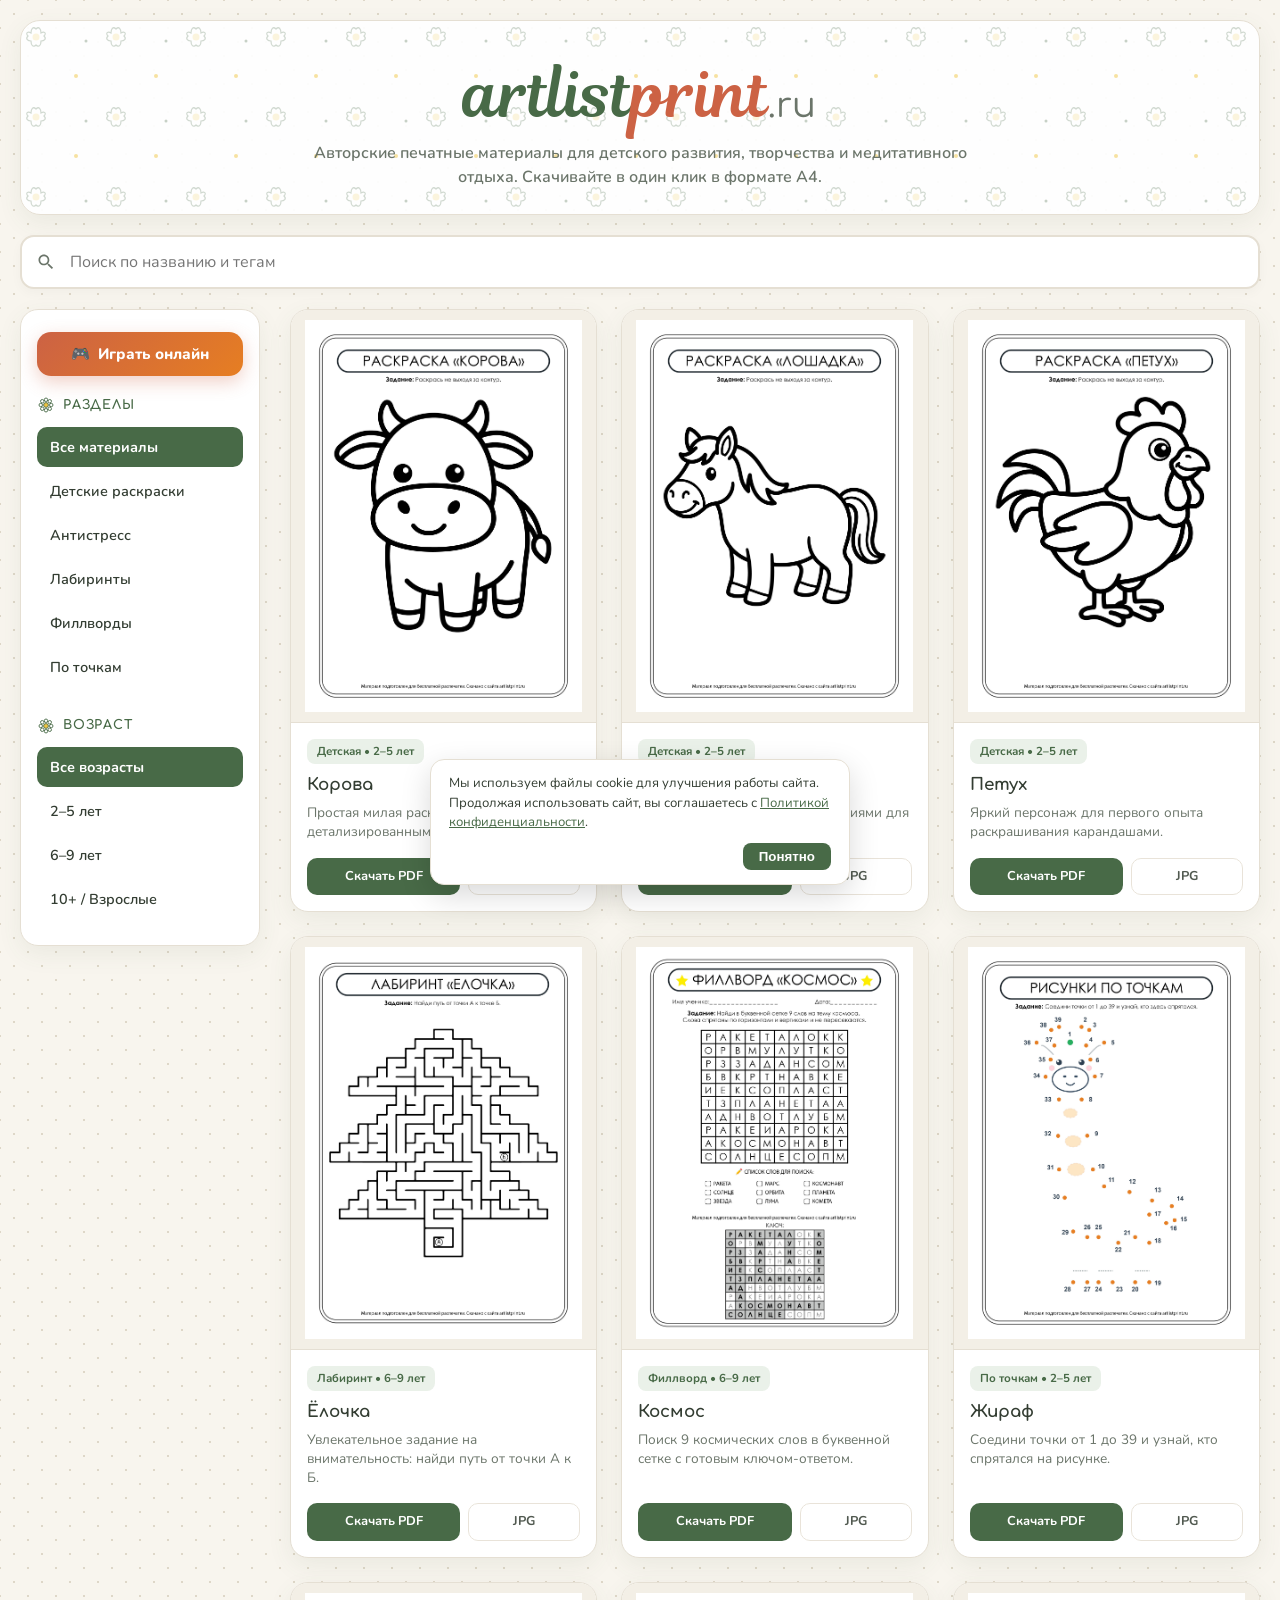
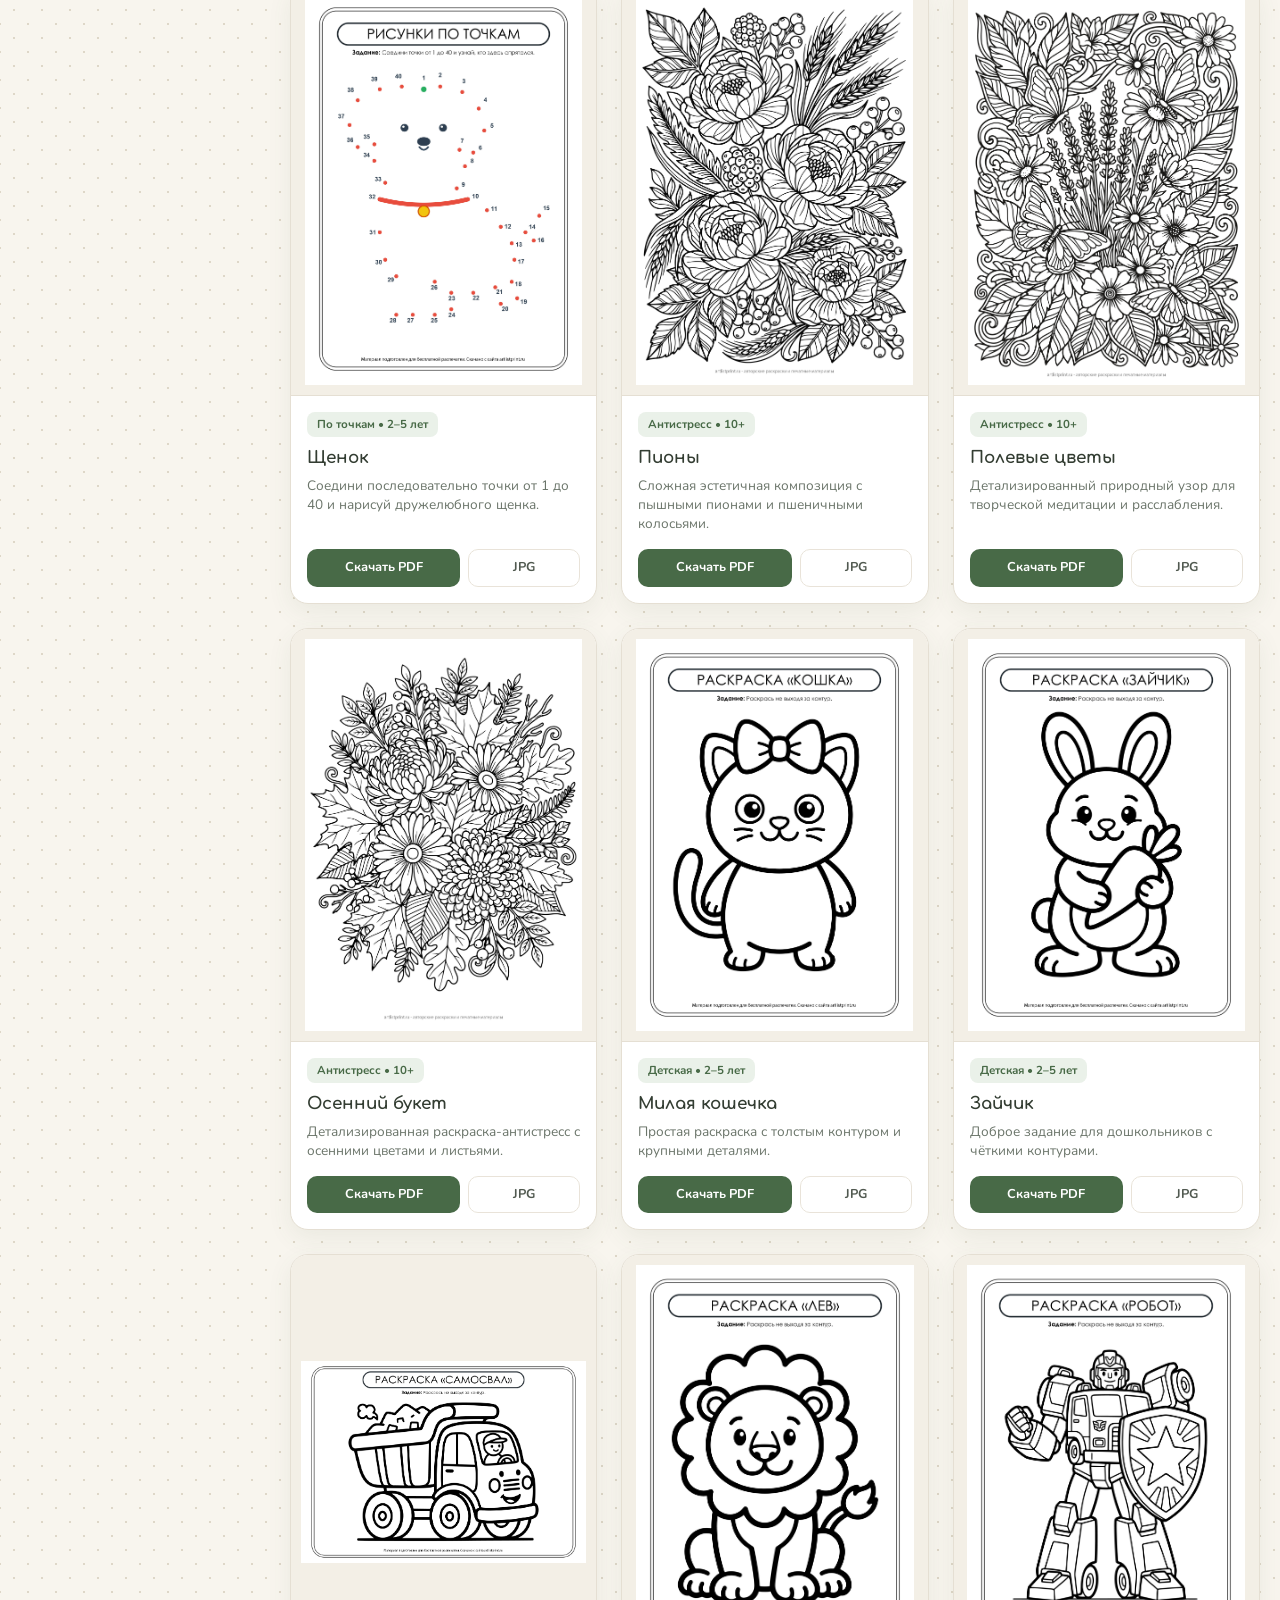
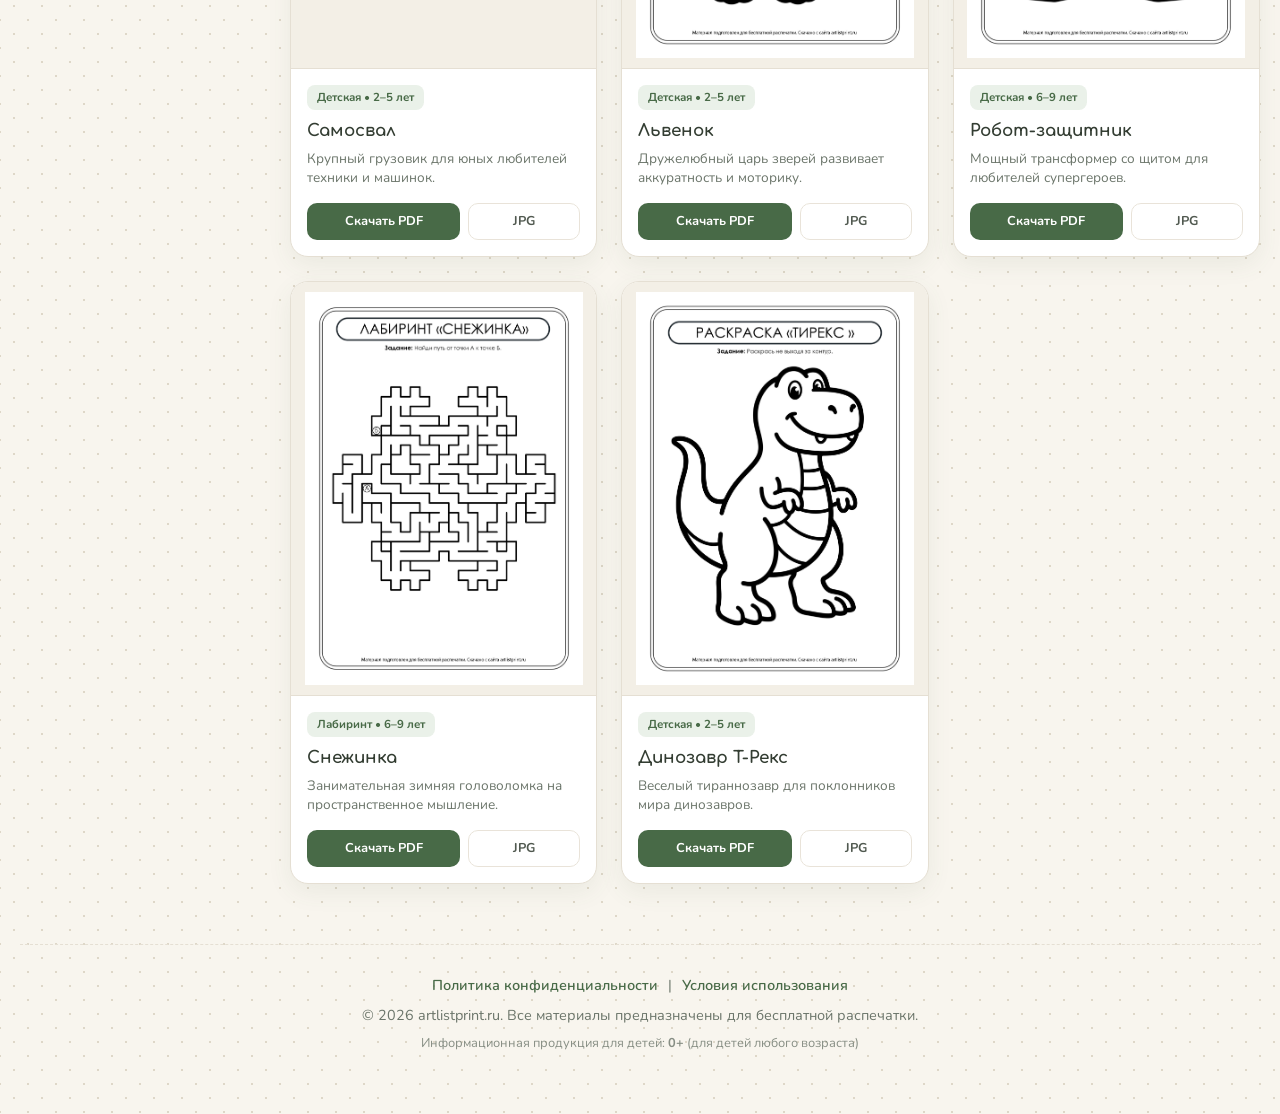
==== commit fa9f6489: "Add files via upload" ====
--- a/index.html
+++ b/index.html
@@ -439,23 +439,25 @@
             z-index: 2100;
         }
 
-        /* 🎨 МОДАЛЬНОЕ ОКНО ИГРЫ */
+        /* 🎨 МОДАЛЬНОЕ ОКНО ИГРЫ (ОБНОВЛЕННЫЙ НЕЖНЫЙ ДИЗАЙН) */
         .game-modal-body {
-            background: #ffffff;
+            background: #fcfbf7;
             width: 100%;
-            max-width: 960px;
-            max-height: 92vh;
-            border-radius: 20px;
+            max-width: 1050px;
+            height: 90vh;
+            max-height: 900px;
+            border-radius: 24px;
             overflow: hidden;
             display: flex;
             flex-direction: column;
             position: relative;
-            box-shadow: 0 20px 50px rgba(0,0,0,0.3);
+            box-shadow: 0 20px 50px rgba(0,0,0,0.25);
+            border: 1px solid var(--border-soft);
         }
 
         .game-header {
-            padding: 14px 20px;
-            background: var(--bg-paper);
+            padding: 14px 24px;
+            background: #ffffff;
             border-bottom: 1px solid var(--border-soft);
             display: flex;
             align-items: center;
@@ -463,63 +465,78 @@
         }
 
         .game-header h2 {
-            font-size: 1.2rem;
-            color: var(--text-main);
+            font-size: 1.25rem;
+            color: var(--primary-sage);
+            font-weight: 700;
             display: flex;
             align-items: center;
-            gap: 8px;
+            gap: 10px;
         }
 
         .game-close-btn {
-            background: none;
-            border: none;
-            font-size: 1.8rem;
+            background: var(--bg-paper);
+            border: 1px solid var(--border-soft);
+            width: 36px;
+            height: 36px;
+            border-radius: 50%;
+            font-size: 1.4rem;
             cursor: pointer;
             color: var(--text-muted);
-            line-height: 1;
-        }
-
-        /* Выбор раскраски */
+            display: flex;
+            align-items: center;
+            justify-content: center;
+            transition: all 0.2s ease;
+        }
+
+        .game-close-btn:hover {
+            background: var(--accent-terracotta);
+            color: #fff;
+            border-color: var(--accent-terracotta);
+        }
+
+        /* Выбор игры */
         .game-selection-view {
-            padding: 20px;
+            padding: 24px;
             overflow-y: auto;
             flex-grow: 1;
         }
 
         .game-grid {
             display: grid;
-            grid-template-columns: repeat(auto-fill, minmax(140px, 1fr));
-            gap: 16px;
+            grid-template-columns: repeat(auto-fill, minmax(150px, 1fr));
+            gap: 18px;
         }
 
         .game-item-card {
-            background: var(--bg-paper);
-            border: 2px solid var(--border-soft);
-            border-radius: 12px;
-            padding: 10px;
+            background: #ffffff;
+            border: 1.5px solid var(--border-soft);
+            border-radius: 16px;
+            padding: 12px;
             text-align: center;
             cursor: pointer;
             transition: all 0.2s ease;
+            box-shadow: 0 4px 12px rgba(0,0,0,0.02);
         }
 
         .game-item-card:hover {
-            border-color: var(--accent-terracotta);
-            transform: translateY(-3px);
+            border-color: var(--primary-sage);
+            transform: translateY(-4px);
+            box-shadow: 0 8px 20px rgba(72, 106, 71, 0.12);
         }
 
         .game-item-card img {
             width: 100%;
-            height: 130px;
+            height: 140px;
             object-fit: contain;
-            border-radius: 8px;
-            background: #fff;
+            border-radius: 10px;
+            background: #fdfdfd;
             margin-bottom: 8px;
         }
 
         .game-item-card p {
             font-family: 'Nunito', sans-serif;
             font-weight: 700;
-            font-size: 0.85rem;
+            font-size: 0.88rem;
             color: var(--text-main);
         }
 
@@ -533,12 +550,12 @@
         }
 
         .game-toolbar {
-            background: #fdfcf9;
+            background: #ffffff;
             border-bottom: 1px solid var(--border-soft);
-            padding: 10px 14px;
+            padding: 10px 16px;
             display: flex;
             flex-wrap: wrap;
-            gap: 12px;
+            gap: 10px;
             align-items: center;
             justify-content: space-between;
         }
@@ -551,10 +568,11 @@
         }
 
         .tool-btn {
-            padding: 6px 12px;
-            border-radius: 8px;
+            padding: 7px 12px;
+            border-radius: 10px;
             border: 1px solid var(--border-soft);
-            background: #fff;
+            background: var(--bg-paper);
+            color: var(--text-main);
             font-family: 'Nunito', sans-serif;
             font-size: 0.82rem;
             font-weight: 700;
@@ -563,6 +581,10 @@
             align-items: center;
             gap: 5px;
             transition: all 0.15s ease;
+        }
+
+        .tool-btn:hover {
+            background: #ede8dc;
         }
 
         .tool-btn.active {
@@ -579,17 +601,26 @@
             font-family: 'Nunito', sans-serif;
             font-weight: 700;
             color: var(--text-muted);
+            background: var(--bg-paper);
+            padding: 5px 10px;
+            border-radius: 10px;
+            border: 1px solid var(--border-soft);
         }
 
         .tool-slider input[type="range"] {
-            width: 70px;
+            width: 75px;
             accent-color: var(--primary-sage);
+            cursor: pointer;
         }
 
         .color-palette {
             display: flex;
             align-items: center;
             gap: 6px;
+            background: var(--bg-paper);
+            padding: 4px 8px;
+            border-radius: 12px;
+            border: 1px solid var(--border-soft);
         }
 
         .color-swatch {
@@ -608,34 +639,60 @@
         }
 
         #custom-color {
-            width: 28px;
-            height: 28px;
+            width: 26px;
+            height: 26px;
             border: none;
             border-radius: 50%;
             cursor: pointer;
             background: none;
         }
 
+        /* КОНТЕЙНЕР ХОЛСТА И ЗУМА */
         .canvas-container {
             flex-grow: 1;
             position: relative;
-            background: #f0ede6;
+            background: #f2efe9;
             display: flex;
             align-items: center;
             justify-content: center;
-            padding: 10px;
-            overflow: hidden;
-            touch-action: none;
+            padding: 20px;
+            overflow: auto; /* Позволяет прокручивать при увеличении */
+            touch-action: pan-x pan-y;
+        }
+
+        .canvas-wrapper {
+            position: relative;
+            display: inline-block;
+            transition: transform 0.2s cubic-bezier(0.2, 0, 0.2, 1);
+            transform-origin: center center;
+            box-shadow: 0 8px 30px rgba(0,0,0,0.12);
+            border-radius: 12px;
+            background: #ffffff;
         }
 
         #paint-canvas {
-            background: #ffffff;
-            box-shadow: 0 4px 20px rgba(0,0,0,0.1);
-            border-radius: 8px;
+            display: block;
+            border-radius: 12px;
             max-width: 100%;
-            max-height: 100%;
+            max-height: 72vh;
             object-fit: contain;
             cursor: crosshair;
+        }
+
+        /* Эффект Конфетти */
+        .confetti-particle {
+            position: absolute;
+            width: 10px;
+            height: 10px;
+            border-radius: 3px;
+            pointer-events: none;
+            animation: confettiFall 2.5s ease-out forwards;
+            z-index: 3000;
+        }
+
+        @keyframes confettiFall {
+            0% { transform: translateY(-20px) rotate(0deg); opacity: 1; }
+            100% { transform: translateY(600px) rotate(720deg); opacity: 0; }
         }
 
         footer {
@@ -653,156 +710,36 @@
         footer a { color: var(--primary-sage); text-decoration: none; font-weight: 600; margin: 0 6px; }
         footer a:hover { text-decoration: underline; }
 
-        /* 📱 АДАПТИВНОСТЬ И МОБИЛЬНАЯ ВЕРСТКА */
+        /* 📱 АДАПТИВНОСТЬ */
         @media (max-width: 1100px) { 
             .cards-grid { grid-template-columns: repeat(2, 1fr); } 
         }
 
         @media (max-width: 850px) {
-            .container { 
-                padding: 0 12px !important; 
-                width: 100% !important;
-            }
-
-            header, 
-            .search-container, 
-            .main-layout, 
-            .sidebar {
-                width: 100% !important;
-                max-width: 100% !important;
-                min-width: 100% !important;
-                box-sizing: border-box !important;
-            }
-
-            header {
-                padding: 18px 14px 14px !important;
-                margin: 10px 0 12px !important;
-                border-radius: 16px !important;
-            }
-
-            .site-title { 
-                font-size: clamp(1.8rem, 7vw, 2.4rem) !important; 
-                display: block !important;
-                width: 100% !important;
-                text-align: center !important;
-                line-height: 1.15 !important;
-                margin-bottom: 4px !important;
-            }
-
-            .title-domain { font-size: clamp(1.05rem, 4.2vw, 1.3rem) !important; }
-            .site-subtitle { font-size: 0.82rem !important; line-height: 1.35 !important; max-width: 100% !important; }
-
-            .search-container { margin-bottom: 12px !important; }
-
-            .search-input {
-                font-size: 0.88rem !important;
-                padding: 11px 14px 11px 38px !important;
-                border-radius: 12px !important;
-                width: 100% !important;
-                box-sizing: border-box !important;
-            }
-
-            .search-icon {
-                left: 12px !important;
-                width: 18px !important;
-                height: 18px !important;
-            }
-
-            .main-layout { 
-                grid-template-columns: 1fr !important;
-                gap: 12px !important;
-            }
-
-            .sidebar { 
-                position: static !important; 
-                padding: 14px 14px !important;
-                margin-bottom: 0 !important;
-                border-radius: 16px !important;
-            }
-
-            .filter-group { margin-bottom: 12px !important; }
-            .filter-group:last-child { margin-bottom: 0 !important; }
-            .filter-title { font-size: 0.75rem !important; margin-bottom: 8px !important; }
-
-            /* 💥 ИСПРАВЛЕНИЕ: ПЕРЕНОС КАТЕГОРИЙ НА СЛЕДУЮЩУЮ СТРОКУ ИЗМЕСТО ОБРЕЗАНИЯ И СКРОЛЛА */
-            .filter-options {
-                display: flex !important;
-                flex-direction: row !important;
-                flex-wrap: wrap !important;
-                gap: 6px !important;
-                padding-bottom: 0 !important;
-                overflow-x: visible !important;
-            }
-
-            .filter-btn {
-                flex: 0 1 auto !important;
-                width: auto !important;
-                white-space: nowrap !important;
-                margin-bottom: 0 !important;
-                font-size: 0.82rem !important;
-                padding: 6px 11px !important;
-            }
-
-            .game-toolbar {
-                padding: 8px;
-                gap: 8px;
-            }
-
-            .tool-btn {
-                padding: 5px 8px;
-                font-size: 0.75rem;
-            }
-
-            .tool-slider { font-size: 0.7rem; }
-            .tool-slider input[type="range"] { width: 50px; }
+            .container { padding: 0 12px !important; width: 100% !important; }
+            header, .search-container, .main-layout, .sidebar { width: 100% !important; box-sizing: border-box !important; }
+            header { padding: 18px 14px 14px !important; margin: 10px 0 12px !important; border-radius: 16px !important; }
+            .site-title { font-size: clamp(1.8rem, 7vw, 2.4rem) !important; display: block !important; text-align: center !important; }
+            .main-layout { grid-template-columns: 1fr !important; gap: 12px !important; }
+            .sidebar { position: static !important; padding: 14px 14px !important; }
+            .filter-options { display: flex !important; flex-direction: row !important; flex-wrap: wrap !important; gap: 6px !important; }
+            .filter-btn { flex: 0 1 auto !important; width: auto !important; white-space: nowrap !important; padding: 6px 11px !important; }
+            .game-toolbar { padding: 8px; gap: 6px; }
+            .tool-btn { padding: 5px 8px; font-size: 0.75rem; }
+            .tool-slider { font-size: 0.7rem; padding: 4px 6px; }
+            .tool-slider input[type="range"] { width: 45px; }
         }
 
         @media (max-width: 600px) { 
-            .cards-grid { 
-                grid-template-columns: repeat(2, 1fr) !important; 
-                gap: 10px !important;
-            }
-
+            .cards-grid { grid-template-columns: repeat(2, 1fr) !important; gap: 10px !important; }
             .card { border-radius: 14px !important; }
             .card-body { padding: 10px 8px !important; }
-
-            .card-category {
-                font-size: 0.62rem !important;
-                padding: 2px 6px !important;
-                margin-bottom: 4px !important;
-                border-radius: 6px !important;
-                white-space: nowrap !important;
-                overflow: hidden !important;
-                text-overflow: ellipsis !important;
-                max-width: 100% !important;
-            }
-
-            .card-title {
-                font-size: 0.85rem !important;
-                margin-bottom: 4px !important;
-                line-height: 1.2 !important;
-            }
-
-            .card-desc {
-                font-size: 0.72rem !important;
-                line-height: 1.25 !important;
-                margin-bottom: 10px !important;
-                display: -webkit-box !important;
-                -webkit-line-clamp: 2 !important;
-                -webkit-box-orient: vertical !important;
-                overflow: hidden !important;
-            }
-
-            .card-actions {
-                flex-direction: column !important;
-                gap: 5px !important;
-            }
-
-            .btn {
-                padding: 6px 4px !important;
-                font-size: 0.72rem !important;
-                width: 100% !important;
-            }
+            .card-category { font-size: 0.62rem !important; padding: 2px 6px !important; }
+            .card-title { font-size: 0.85rem !important; }
+            .card-desc { font-size: 0.72rem !important; display: -webkit-box !important; -webkit-line-clamp: 2 !important; -webkit-box-orient: vertical !important; overflow: hidden !important; }
+            .card-actions { flex-direction: column !important; gap: 5px !important; }
+            .btn { padding: 6px 4px !important; font-size: 0.72rem !important; width: 100% !important; }
+            #paint-canvas { max-height: 55vh; }
         }
     </style>
 </head>
@@ -833,9 +770,9 @@
             <!-- 🍃 БОКОВОЕ МЕНЮ -->
             <aside class="sidebar">
 
-                <!-- 🎮 КНОПКА ЗАПУСКА ИГРЫ-РАСКРАСКИ -->
+                <!-- 🎮 КНОПКА ЗАПУСКА ИГРЫ -->
                 <button class="game-launch-btn" onclick="openGameModal()">
-                    <span>🎨</span> Раскрасить онлайн
+                    <span>🎮</span> Играть онлайн
                 </button>
 
                 <div class="filter-group" id="category-filters">
@@ -1167,16 +1104,16 @@
         <img class="modal-content" id="modal-img" alt="Предпросмотр">
     </div>
 
-    <!-- 🎮 МОДАЛЬНОЕ ОКНО ОНЛАЙН-ИГРЫ "РАСКРАСКА" -->
+    <!-- 🎮 МОДАЛЬНОЕ ОКНО ОНЛАЙН-ИГРЫ -->
     <div id="game-modal" class="modal">
         <div class="game-modal-body">
             
             <div class="game-header">
-                <h2 id="game-header-title">🎨 Выберите раскраску</h2>
+                <h2 id="game-header-title">🎮 Выберите игру</h2>
                 <button class="game-close-btn" onclick="closeGameModal()">&times;</button>
             </div>
 
-            <!-- ЭКРАН 1: ВЫБОР РАСКРАСКИ ИЗ КАТАЛОГА -->
+            <!-- ЭКРАН 1: ВЫБОР ИГРЫ ИЗ КАТАЛОГА -->
             <div id="game-selection-view" class="game-selection-view">
                 <div class="game-grid" id="game-grid">
                     <!-- Заполняется динамически скриптом -->
@@ -1188,21 +1125,29 @@
                 
                 <div class="game-toolbar">
                     <div class="tool-group">
-                        <button class="tool-btn" onclick="backToGameSelection()">⬅️ Назад</button>
-                        <button class="tool-btn active" id="btn-fill" onclick="setTool('fill')">🪣 Заливка</button>
-                        <button class="tool-btn" id="btn-brush" onclick="setTool('brush')">🖌️ Кисть</button>
+                        <button class="tool-btn" onclick="backToGameSelection()">⬅️ Каталог</button>
+                        <button class="tool-btn active" id="btn-brush" onclick="setTool('brush')">🖌️ Кисть</button>
+                        <button class="tool-btn" id="btn-fill" onclick="setTool('fill')">🪣 Заливка</button>
                         <button class="tool-btn" id="btn-eraser" onclick="setTool('eraser')">🧹 Ластик</button>
                     </div>
 
                     <div class="tool-group">
                         <div class="tool-slider">
                             <span>Размер:</span>
-                            <input type="range" id="tool-size" min="2" max="40" value="12" oninput="updateToolSettings()">
+                            <!-- Минимальный размер 4, максимальный 80 -->
+                            <input type="range" id="tool-size" min="4" max="80" value="20" oninput="updateToolSettings()">
                         </div>
                         <div class="tool-slider">
                             <span>Прозрачность:</span>
-                            <input type="range" id="tool-opacity" min="0.1" max="1" step="0.1" value="1" oninput="updateToolSettings()">
-                        </div>
+                            <input type="range" id="tool-opacity" min="0.1" max="1" step="0.05" value="0.8" oninput="updateToolSettings()">
+                        </div>
+                    </div>
+
+                    <!-- Зум и подгонка рисунка -->
+                    <div class="tool-group">
+                        <button class="tool-btn" onclick="changeZoom(-0.15)" title="Уменьшить">🔍 -</button>
+                        <button class="tool-btn" onclick="changeZoom(0.15)" title="Увеличить">🔍 +</button>
+                        <button class="tool-btn" onclick="resetZoom()" title="Сбросить масштаб">100%</button>
                     </div>
 
                     <div class="color-palette">
@@ -1219,12 +1164,15 @@
 
                     <div class="tool-group">
                         <button class="tool-btn" onclick="resetCanvas()">🔄 Сброс</button>
+                        <button class="tool-btn" style="background: #f0c543; color:#333;" onclick="triggerVictoryEffect()">🎉 Готово!</button>
                         <button class="tool-btn" style="background: var(--primary-sage); color:#fff;" onclick="saveCanvas()">💾 Сохранить</button>
                     </div>
                 </div>
 
                 <div class="canvas-container" id="canvas-container">
-                    <canvas id="paint-canvas"></canvas>
+                    <div class="canvas-wrapper" id="canvas-wrapper">
+                        <canvas id="paint-canvas"></canvas>
+                    </div>
                 </div>
 
             </div>
@@ -1353,16 +1301,16 @@
         }
 
         /* ===================================================
-           🎮 ИГРА-РАСКРАСКА (CANVAS ENGINE)
+           🎮 ИГРОВОЙ ДВИЖОК CANVAS С СОХРАНЕНИЕМ КОНТУРОВ
         =================================================== */
         let canvas, ctx;
-        let currentTool = 'fill';
+        let currentTool = 'brush';
         let currentColor = '#e74c3c';
-        let brushSize = 12;
-        let brushOpacity = 1.0;
+        let brushSize = 20;
+        let brushOpacity = 0.8;
         let isDrawing = false;
-        let currentImgSource = '';
         let originalImageObj = null;
+        let currentZoom = 1;
 
         function openGameModal() {
             const modal = document.getElementById('game-modal');
@@ -1379,7 +1327,6 @@
             const grid = document.getElementById('game-grid');
             grid.innerHTML = '';
             
-            // Собираем карточки со страницы
             const cards = document.querySelectorAll('.card');
             cards.forEach(card => {
                 const title = card.querySelector('.card-title').innerText;
@@ -1399,15 +1346,15 @@
         function backToGameSelection() {
             document.getElementById('game-selection-view').style.display = 'block';
             document.getElementById('game-editor-view').style.display = 'none';
-            document.getElementById('game-header-title').innerText = '🎨 Выберите раскраску';
+            document.getElementById('game-header-title').innerText = '🎮 Выберите игру';
         }
 
         function startColoring(imgSrc, title) {
-            currentImgSource = imgSrc;
             document.getElementById('game-selection-view').style.display = 'none';
             document.getElementById('game-editor-view').style.display = 'flex';
-            document.getElementById('game-header-title').innerText = '🎨 Раскрашиваем: ' + title;
-
+            document.getElementById('game-header-title').innerText = '🎨 Играем: ' + title;
+
+            resetZoom();
             initCanvas(imgSrc);
         }
 
@@ -1424,7 +1371,7 @@
                 resetCanvas();
             };
 
-            // Touch & Mouse Listeners
+            // Touch & Mouse
             canvas.onmousedown = startDraw;
             canvas.onmousemove = draw;
             canvas.onmouseup = stopDraw;
@@ -1441,10 +1388,23 @@
             ctx.drawImage(originalImageObj, 0, 0, canvas.width, canvas.height);
         }
 
+        /* Повторная накладка оригинальных черных контуров поверх рисунка */
+        function redrawContours() {
+            if (!originalImageObj) return;
+            ctx.save();
+            ctx.globalCompositeOperation = 'multiply';
+            ctx.globalAlpha = 1.0;
+            ctx.drawImage(originalImageObj, 0, 0, canvas.width, canvas.height);
+            ctx.restore();
+        }
+
         function setTool(tool) {
             currentTool = tool;
-            document.querySelectorAll('.tool-btn').forEach(btn => btn.classList.remove('active'));
-            document.getElementById('btn-' + tool).classList.add('active');
+            document.querySelectorAll('.tool-btn').forEach(btn => {
+                if (btn.id) btn.classList.remove('active');
+            });
+            const activeBtn = document.getElementById('btn-' + tool);
+            if (activeBtn) activeBtn.classList.add('active');
         }
 
         function setColor(hex, elem) {
@@ -1459,6 +1419,24 @@
         function updateToolSettings() {
             brushSize = parseInt(document.getElementById('tool-size').value);
             brushOpacity = parseFloat(document.getElementById('tool-opacity').value);
+        }
+
+        /* Изменение масштаба */
+        function changeZoom(delta) {
+            currentZoom = Math.max(0.6, Math.min(2.5, currentZoom + delta));
+            applyZoom();
+        }
+
+        function resetZoom() {
+            currentZoom = 1;
+            applyZoom();
+        }
+
+        function applyZoom() {
+            const wrapper = document.getElementById('canvas-wrapper');
+            if (wrapper) {
+                wrapper.style.transform = `scale(${currentZoom})`;
+            }
         }
 
         function getCanvasCoords(e) {
@@ -1477,6 +1455,7 @@
 
             if (currentTool === 'fill') {
                 floodFill(coords.x, coords.y, currentColor);
+                redrawContours(); // Сохраняем контуры после заливки
             } else {
                 ctx.beginPath();
                 ctx.moveTo(coords.x, coords.y);
@@ -1494,9 +1473,10 @@
             if (currentTool === 'eraser') {
                 ctx.globalCompositeOperation = 'source-over';
                 ctx.strokeStyle = '#ffffff';
-                ctx.globalAlpha = brushOpacity;
+                ctx.globalAlpha = 1.0;
             } else {
-                ctx.globalCompositeOperation = 'source-over';
+                // Использование multiply предотвращает закрашивание контуров
+                ctx.globalCompositeOperation = 'multiply';
                 ctx.strokeStyle = currentColor;
                 ctx.globalAlpha = brushOpacity;
             }
@@ -1506,12 +1486,15 @@
         }
 
         function stopDraw() {
-            isDrawing = false;
-            ctx.beginPath();
-            ctx.globalAlpha = 1.0;
-        }
-
-        /* Алгоритм Заливки (Flood Fill) */
+            if (isDrawing) {
+                isDrawing = false;
+                ctx.beginPath();
+                ctx.globalAlpha = 1.0;
+                redrawContours(); // Восстанавливаем черные линии после завершения штриха
+            }
+        }
+
+        /* Flood Fill */
         function floodFill(startX, startY, fillHex) {
             const imageData = ctx.getImageData(0, 0, canvas.width, canvas.height);
             const data = imageData.data;
@@ -1563,9 +1546,27 @@
             return [(bigint >> 16) & 255, (bigint >> 8) & 255, bigint & 255];
         }
 
+        /* Эффект конфетти при успешном завершении */
+        function triggerVictoryEffect() {
+            const modalBody = document.querySelector('.game-modal-body');
+            const colors = ['#f0c543', '#cc6244', '#486a47', '#2ecc71', '#3498db', '#9b59b6'];
+
+            for (let i = 0; i < 40; i++) {
+                const confetti = document.createElement('div');
+                confetti.className = 'confetti-particle';
+                confetti.style.left = Math.random() * 100 + '%';
+                confetti.style.top = '10px';
+                confetti.style.backgroundColor = colors[Math.floor(Math.random() * colors.length)];
+                confetti.style.animationDuration = (1.8 + Math.random() * 1.5) + 's';
+
+                modalBody.appendChild(confetti);
+                setTimeout(() => confetti.remove(), 3000);
+            }
+        }
+
         function saveCanvas() {
             const link = document.createElement('a');
-            link.download = 'my-artlistprint-coloring.jpg';
+            link.download = 'my-artlistprint-game.jpg';
             link.href = canvas.toDataURL('image/jpeg', 0.9);
             link.click();
         }
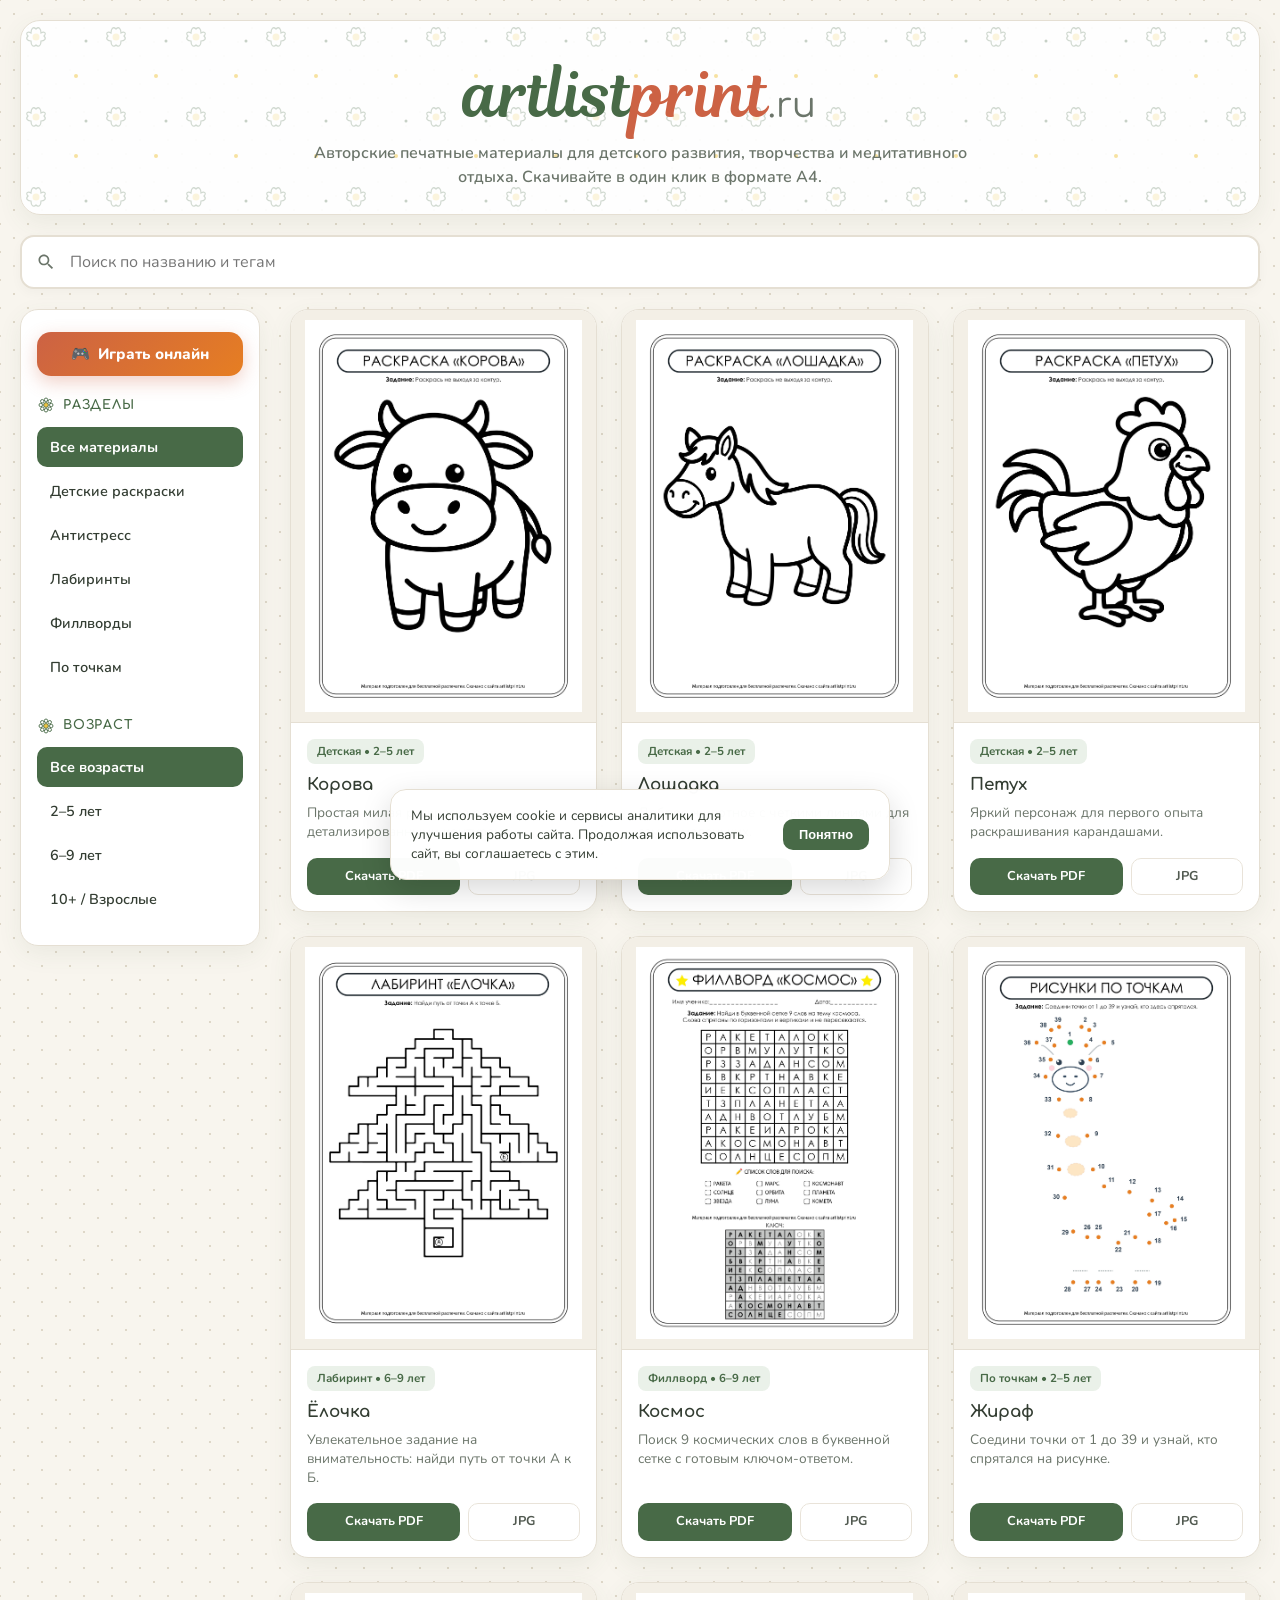
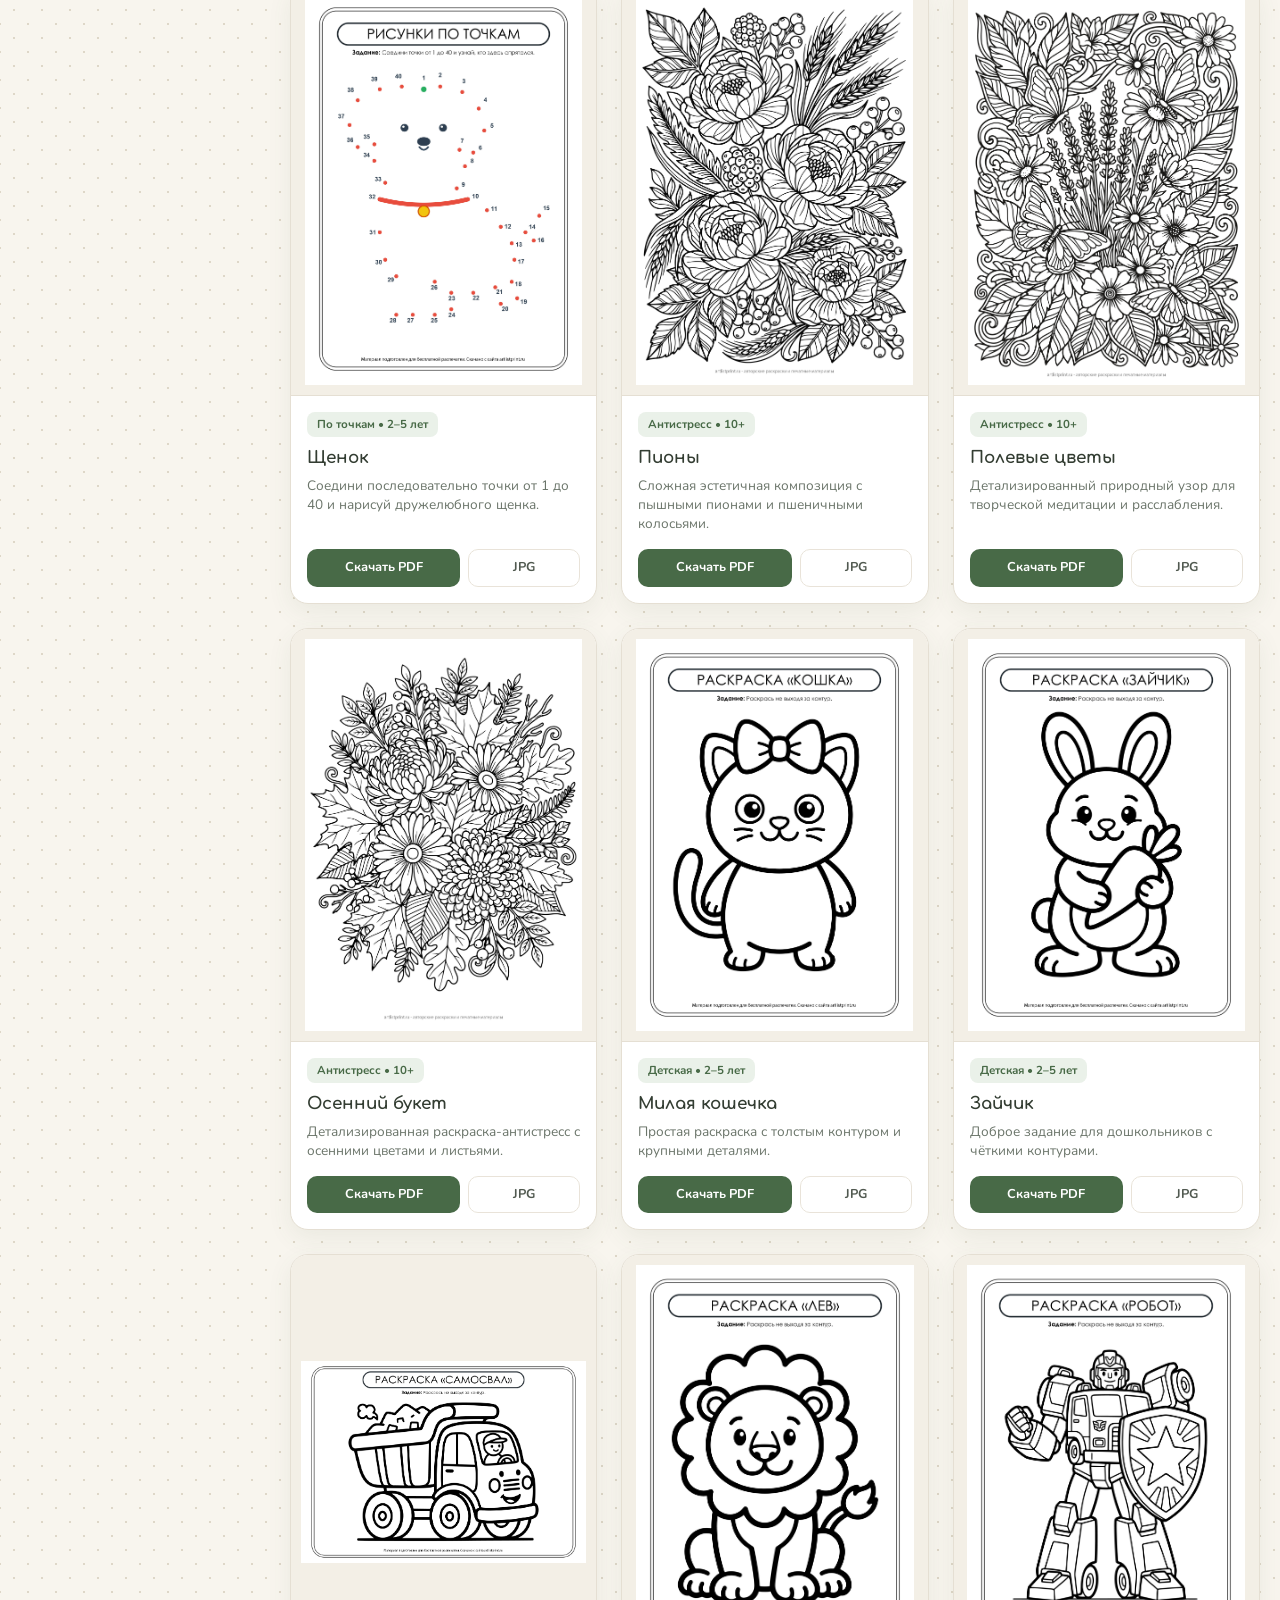
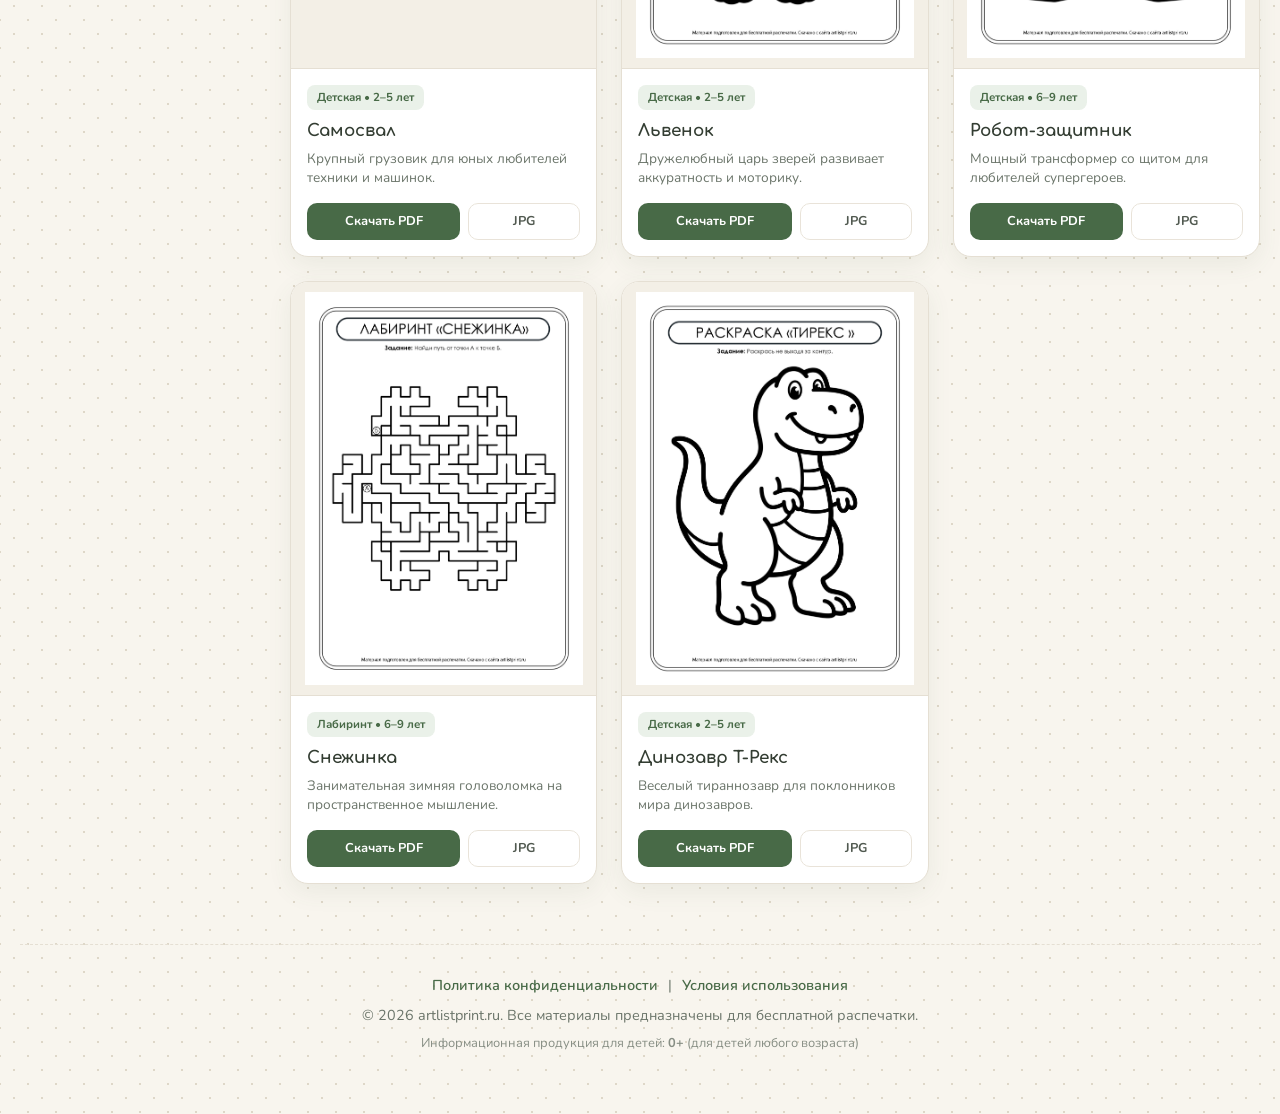
==== commit 80005902: "Add files via upload" ====
--- a/index.html
+++ b/index.html
@@ -439,7 +439,7 @@
             z-index: 2100;
         }
 
-        /* 🎨 МОДАЛЬНОЕ ОКНО ИГРЫ (ОБНОВЛЕННЫЙ НЕЖНЫЙ ДИЗАЙН) */
+        /* 🎨 МОДАЛЬНОЕ ОКНО ИГРЫ */
         .game-modal-body {
             background: #fcfbf7;
             width: 100%;
@@ -647,7 +647,7 @@
             background: none;
         }
 
-        /* КОНТЕЙНЕР ХОЛСТА И ЗУМА */
+        /* КОНТЕЙНЕР ДВУХСЛОЙНОГО ХОЛСТА И ЗУМА */
         .canvas-container {
             flex-grow: 1;
             position: relative;
@@ -656,7 +656,7 @@
             align-items: center;
             justify-content: center;
             padding: 20px;
-            overflow: auto; /* Позволяет прокручивать при увеличении */
+            overflow: auto;
             touch-action: pan-x pan-y;
         }
 
@@ -668,15 +668,31 @@
             box-shadow: 0 8px 30px rgba(0,0,0,0.12);
             border-radius: 12px;
             background: #ffffff;
-        }
-
-        #paint-canvas {
+            overflow: hidden;
+        }
+
+        .canvas-wrapper canvas {
             display: block;
-            border-radius: 12px;
             max-width: 100%;
             max-height: 72vh;
             object-fit: contain;
+            border-radius: 12px;
+        }
+
+        /* Нижний слой: рисунок пользователя */
+        #drawing-canvas {
+            position: absolute;
+            top: 0;
+            left: 0;
+            z-index: 1;
             cursor: crosshair;
+        }
+
+        /* Верхний слой: чёткие контуры и текст (прозрачный фон, пропускает клики) */
+        #template-canvas {
+            position: relative;
+            z-index: 2;
+            pointer-events: none;
         }
 
         /* Эффект Конфетти */
@@ -739,7 +755,7 @@
             .card-desc { font-size: 0.72rem !important; display: -webkit-box !important; -webkit-line-clamp: 2 !important; -webkit-box-orient: vertical !important; overflow: hidden !important; }
             .card-actions { flex-direction: column !important; gap: 5px !important; }
             .btn { padding: 6px 4px !important; font-size: 0.72rem !important; width: 100% !important; }
-            #paint-canvas { max-height: 55vh; }
+            .canvas-wrapper canvas { max-height: 55vh; }
         }
     </style>
 </head>
@@ -1134,7 +1150,6 @@
                     <div class="tool-group">
                         <div class="tool-slider">
                             <span>Размер:</span>
-                            <!-- Минимальный размер 4, максимальный 80 -->
                             <input type="range" id="tool-size" min="4" max="80" value="20" oninput="updateToolSettings()">
                         </div>
                         <div class="tool-slider">
@@ -1171,7 +1186,10 @@
 
                 <div class="canvas-container" id="canvas-container">
                     <div class="canvas-wrapper" id="canvas-wrapper">
-                        <canvas id="paint-canvas"></canvas>
+                        <!-- Слой 1: Рисунок пользователя -->
+                        <canvas id="drawing-canvas"></canvas>
+                        <!-- Слой 2: Чёрный контур, цифры и текст (прозрачный фон, сверху) -->
+                        <canvas id="template-canvas"></canvas>
                     </div>
                 </div>
 
@@ -1301,9 +1319,11 @@
         }
 
         /* ===================================================
-           🎮 ИГРОВОЙ ДВИЖОК CANVAS С СОХРАНЕНИЕМ КОНТУРОВ
+           🎮 ИГРОВОЙ ДВИЖОК CANVAS (ДВУХСЛОЙНЫЙ, БЕЗ СМЕШИВАНИЯ)
         =================================================== */
-        let canvas, ctx;
+        let drawCanvas, drawCtx;
+        let templateCanvas, templateCtx;
+
         let currentTool = 'brush';
         let currentColor = '#e74c3c';
         let brushSize = 20;
@@ -1359,43 +1379,55 @@
         }
 
         function initCanvas(imgSrc) {
-            canvas = document.getElementById('paint-canvas');
-            ctx = canvas.getContext('2d', { willReadFrequently: true });
+            drawCanvas = document.getElementById('drawing-canvas');
+            drawCtx = drawCanvas.getContext('2d', { willReadFrequently: true });
+
+            templateCanvas = document.getElementById('template-canvas');
+            templateCtx = templateCanvas.getContext('2d', { willReadFrequently: true });
 
             originalImageObj = new Image();
             originalImageObj.crossOrigin = "Anonymous";
             originalImageObj.src = imgSrc;
             originalImageObj.onload = function() {
-                canvas.width = originalImageObj.naturalWidth || 800;
-                canvas.height = originalImageObj.naturalHeight || 1000;
+                const width = originalImageObj.naturalWidth || 800;
+                const height = originalImageObj.naturalHeight || 1000;
+
+                drawCanvas.width = templateCanvas.width = width;
+                drawCanvas.height = templateCanvas.height = height;
+
+                // Загружаем контурный слой на верхний холст и делаем белую бумагу прозрачной
+                templateCtx.clearRect(0, 0, width, height);
+                templateCtx.drawImage(originalImageObj, 0, 0, width, height);
+
+                const imgData = templateCtx.getImageData(0, 0, width, height);
+                const d = imgData.data;
+                for (let i = 0; i < d.length; i += 4) {
+                    // Все светлые/белые пиксели делаем 100% прозрачными
+                    if (d[i] > 210 && d[i+1] > 210 && d[i+2] > 210) {
+                        d[i+3] = 0;
+                    }
+                }
+                templateCtx.putImageData(imgData, 0, 0);
+
                 resetCanvas();
             };
 
-            // Touch & Mouse
-            canvas.onmousedown = startDraw;
-            canvas.onmousemove = draw;
-            canvas.onmouseup = stopDraw;
-            canvas.onmouseleave = stopDraw;
-
-            canvas.ontouchstart = (e) => { startDraw(e.touches[0]); e.preventDefault(); };
-            canvas.ontouchmove = (e) => { draw(e.touches[0]); e.preventDefault(); };
-            canvas.ontouchend = stopDraw;
+            // Назначаем события исключительно на рабочий нижний холст
+            drawCanvas.onmousedown = startDraw;
+            drawCanvas.onmousemove = draw;
+            drawCanvas.onmouseup = stopDraw;
+            drawCanvas.onmouseleave = stopDraw;
+
+            drawCanvas.ontouchstart = (e) => { startDraw(e.touches[0]); e.preventDefault(); };
+            drawCanvas.ontouchmove = (e) => { draw(e.touches[0]); e.preventDefault(); };
+            drawCanvas.ontouchend = stopDraw;
         }
 
         function resetCanvas() {
-            if (!originalImageObj) return;
-            ctx.clearRect(0, 0, canvas.width, canvas.height);
-            ctx.drawImage(originalImageObj, 0, 0, canvas.width, canvas.height);
-        }
-
-        /* Повторная накладка оригинальных черных контуров поверх рисунка */
-        function redrawContours() {
-            if (!originalImageObj) return;
-            ctx.save();
-            ctx.globalCompositeOperation = 'multiply';
-            ctx.globalAlpha = 1.0;
-            ctx.drawImage(originalImageObj, 0, 0, canvas.width, canvas.height);
-            ctx.restore();
+            if (!drawCtx) return;
+            drawCtx.clearRect(0, 0, drawCanvas.width, drawCanvas.height);
+            drawCtx.fillStyle = '#FFFFFF';
+            drawCtx.fillRect(0, 0, drawCanvas.width, drawCanvas.height);
         }
 
         function setTool(tool) {
@@ -1440,9 +1472,9 @@
         }
 
         function getCanvasCoords(e) {
-            const rect = canvas.getBoundingClientRect();
-            const scaleX = canvas.width / rect.width;
-            const scaleY = canvas.height / rect.height;
+            const rect = drawCanvas.getBoundingClientRect();
+            const scaleX = drawCanvas.width / rect.width;
+            const scaleY = drawCanvas.height / rect.height;
             return {
                 x: Math.round((e.clientX - rect.left) * scaleX),
                 y: Math.round((e.clientY - rect.top) * scaleY)
@@ -1455,10 +1487,9 @@
 
             if (currentTool === 'fill') {
                 floodFill(coords.x, coords.y, currentColor);
-                redrawContours(); // Сохраняем контуры после заливки
             } else {
-                ctx.beginPath();
-                ctx.moveTo(coords.x, coords.y);
+                drawCtx.beginPath();
+                drawCtx.moveTo(coords.x, coords.y);
             }
         }
 
@@ -1466,59 +1497,74 @@
             if (!isDrawing || currentTool === 'fill') return;
             const coords = getCanvasCoords(e);
 
-            ctx.lineWidth = brushSize;
-            ctx.lineCap = 'round';
-            ctx.lineJoin = 'round';
+            drawCtx.lineWidth = brushSize;
+            drawCtx.lineCap = 'round';
+            drawCtx.lineJoin = 'round';
+            drawCtx.globalCompositeOperation = 'source-over'; // Стандартный чистый цвет
 
             if (currentTool === 'eraser') {
-                ctx.globalCompositeOperation = 'source-over';
-                ctx.strokeStyle = '#ffffff';
-                ctx.globalAlpha = 1.0;
+                drawCtx.strokeStyle = '#ffffff';
+                drawCtx.globalAlpha = 1.0;
             } else {
-                // Использование multiply предотвращает закрашивание контуров
-                ctx.globalCompositeOperation = 'multiply';
-                ctx.strokeStyle = currentColor;
-                ctx.globalAlpha = brushOpacity;
+                drawCtx.strokeStyle = currentColor;
+                drawCtx.globalAlpha = brushOpacity;
             }
 
-            ctx.lineTo(coords.x, coords.y);
-            ctx.stroke();
+            drawCtx.lineTo(coords.x, coords.y);
+            drawCtx.stroke();
         }
 
         function stopDraw() {
             if (isDrawing) {
                 isDrawing = false;
-                ctx.beginPath();
-                ctx.globalAlpha = 1.0;
-                redrawContours(); // Восстанавливаем черные линии после завершения штриха
+                drawCtx.beginPath();
+                drawCtx.globalAlpha = 1.0;
             }
         }
 
-        /* Flood Fill */
+        /* Flood Fill (с учетом контуров шаблона верхнего слоя) */
         function floodFill(startX, startY, fillHex) {
-            const imageData = ctx.getImageData(0, 0, canvas.width, canvas.height);
-            const data = imageData.data;
-            const targetColor = getPixelColor(data, startX, startY, canvas.width);
+            const width = drawCanvas.width;
+            const height = drawCanvas.height;
+
+            const drawImgData = drawCtx.getImageData(0, 0, width, height);
+            const drawData = drawImgData.data;
+
+            const tmplImgData = templateCtx.getImageData(0, 0, width, height);
+            const tmplData = tmplImgData.data;
+
+            const startIdx = (startY * width + startX) * 4;
+
+            // Если кликнули на чёрную линию шаблона — отмена
+            if (tmplData[startIdx + 3] > 100 && tmplData[startIdx] < 120) return;
+
+            const targetColor = [drawData[startIdx], drawData[startIdx+1], drawData[startIdx+2]];
             const fillRgb = hexToRgb(fillHex);
 
-            if (colorMatch(targetColor, fillRgb, 20)) return;
+            if (colorMatch(targetColor, fillRgb, 10)) return;
 
             const queue = [[startX, startY]];
-            const width = canvas.width;
-            const height = canvas.height;
+            const visited = new Uint8Array(width * height);
 
             while (queue.length > 0) {
                 const [x, y] = queue.pop();
-                const idx = (y * width + x) * 4;
-
                 if (x < 0 || x >= width || y < 0 || y >= height) continue;
 
-                const currentColor = [data[idx], data[idx+1], data[idx+2]];
-                if (colorMatch(currentColor, targetColor, 40)) {
-                    data[idx] = fillRgb[0];
-                    data[idx+1] = fillRgb[1];
-                    data[idx+2] = fillRgb[2];
-                    data[idx+3] = 255;
+                const pos = y * width + x;
+                if (visited[pos]) continue;
+                visited[pos] = 1;
+
+                const idx = pos * 4;
+
+                // Проверка: остановка на чёрных линиях верхнего контурного слоя
+                if (tmplData[idx + 3] > 100 && tmplData[idx] < 120) continue;
+
+                const currColor = [drawData[idx], drawData[idx+1], drawData[idx+2]];
+                if (colorMatch(currColor, targetColor, 35)) {
+                    drawData[idx] = fillRgb[0];
+                    drawData[idx+1] = fillRgb[1];
+                    drawData[idx+2] = fillRgb[2];
+                    drawData[idx+3] = 255;
 
                     queue.push([x + 1, y]);
                     queue.push([x - 1, y]);
@@ -1527,12 +1573,7 @@
                 }
             }
 
-            ctx.putImageData(imageData, 0, 0);
-        }
-
-        function getPixelColor(data, x, y, width) {
-            const idx = (y * width + x) * 4;
-            return [data[idx], data[idx+1], data[idx+2]];
+            drawCtx.putImageData(drawImgData, 0, 0);
         }
 
         function colorMatch(c1, c2, threshold = 30) {
@@ -1564,10 +1605,26 @@
             }
         }
 
+        /* Сохранение картинки без потери качества и артефактов */
         function saveCanvas() {
+            const exportCanvas = document.createElement('canvas');
+            exportCanvas.width = drawCanvas.width;
+            exportCanvas.height = drawCanvas.height;
+            const exportCtx = exportCanvas.getContext('2d');
+
+            // 1. Белый фон
+            exportCtx.fillStyle = '#FFFFFF';
+            exportCtx.fillRect(0, 0, exportCanvas.width, exportCanvas.height);
+
+            // 2. Рисунок пользователя
+            exportCtx.drawImage(drawCanvas, 0, 0);
+
+            // 3. Четкие контуры и текст сверху
+            exportCtx.drawImage(templateCanvas, 0, 0);
+
             const link = document.createElement('a');
-            link.download = 'my-artlistprint-game.jpg';
-            link.href = canvas.toDataURL('image/jpeg', 0.9);
+            link.download = 'artlistprint-coloring.jpg';
+            link.href = exportCanvas.toDataURL('image/jpeg', 0.92);
             link.click();
         }
 
@@ -1586,10 +1643,14 @@
         });
     </script>
 
-    <!-- 🍪 COOKIE BANNER -->
-    <div id="cookie-banner" style="display: none; position: fixed; bottom: 15px; right: 15px; left: 15px; max-width: 420px; margin: 0 auto; background: #ffffff; padding: 14px 18px; border-radius: 14px; border: 1px solid #e5dfd3; box-shadow: 0 10px 30px rgba(0,0,0,0.15); z-index: 9999; font-family: 'Nunito', sans-serif; font-size: 0.82rem; color: #333d32;">
-        <p style="margin-bottom: 10px;">Мы используем файлы cookie для улучшения работы сайта. Продолжая использовать сайт, вы соглашаетесь с <a href="privacy.html" style="color: #486a47; text-decoration: underline;">Политикой конфиденциальности</a>.</p>
-        <button onclick="acceptCookies()" style="background: #486a47; color: #fff; border: none; padding: 6px 16px; border-radius: 8px; font-weight: 700; cursor: pointer; float: right;">Понятно</button>
+    <!-- 🍪 УВЕДОМЛЕНИЕ О COOKIE И METRIKA -->
+    <div id="cookie-banner" style="display: none; position: fixed; bottom: 20px; left: 20px; right: 20px; max-width: 500px; margin: 0 auto; background: rgba(255, 255, 255, 0.98); border: 1px solid var(--border-soft); box-shadow: 0 10px 30px rgba(0,0,0,0.15); border-radius: 16px; padding: 16px 20px; z-index: 9999; align-items: center; justify-content: space-between; gap: 15px; font-family: 'Nunito', sans-serif;">
+        <p style="font-size: 0.85rem; color: var(--text-main); margin: 0; line-height: 1.4;">
+            Мы используем cookie и сервисы аналитики для улучшения работы сайта. Продолжая использовать сайт, вы соглашаетесь с этим.
+        </p>
+        <button onclick="acceptCookies()" style="background: var(--primary-sage); color: #fff; border: none; padding: 8px 16px; border-radius: 10px; font-weight: 700; font-size: 0.8rem; cursor: pointer; flex-shrink: 0;">
+            Понятно
+        </button>
     </div>
 
     <script>
@@ -1597,9 +1658,12 @@
             localStorage.setItem('cookieAccepted', 'true');
             document.getElementById('cookie-banner').style.display = 'none';
         }
-        if (!localStorage.getItem('cookieAccepted')) {
-            document.getElementById('cookie-banner').style.display = 'block';
-        }
+
+        document.addEventListener('DOMContentLoaded', function() {
+            if (!localStorage.getItem('cookieAccepted')) {
+                document.getElementById('cookie-banner').style.display = 'flex';
+            }
+        });
     </script>
 </body>
 </html>
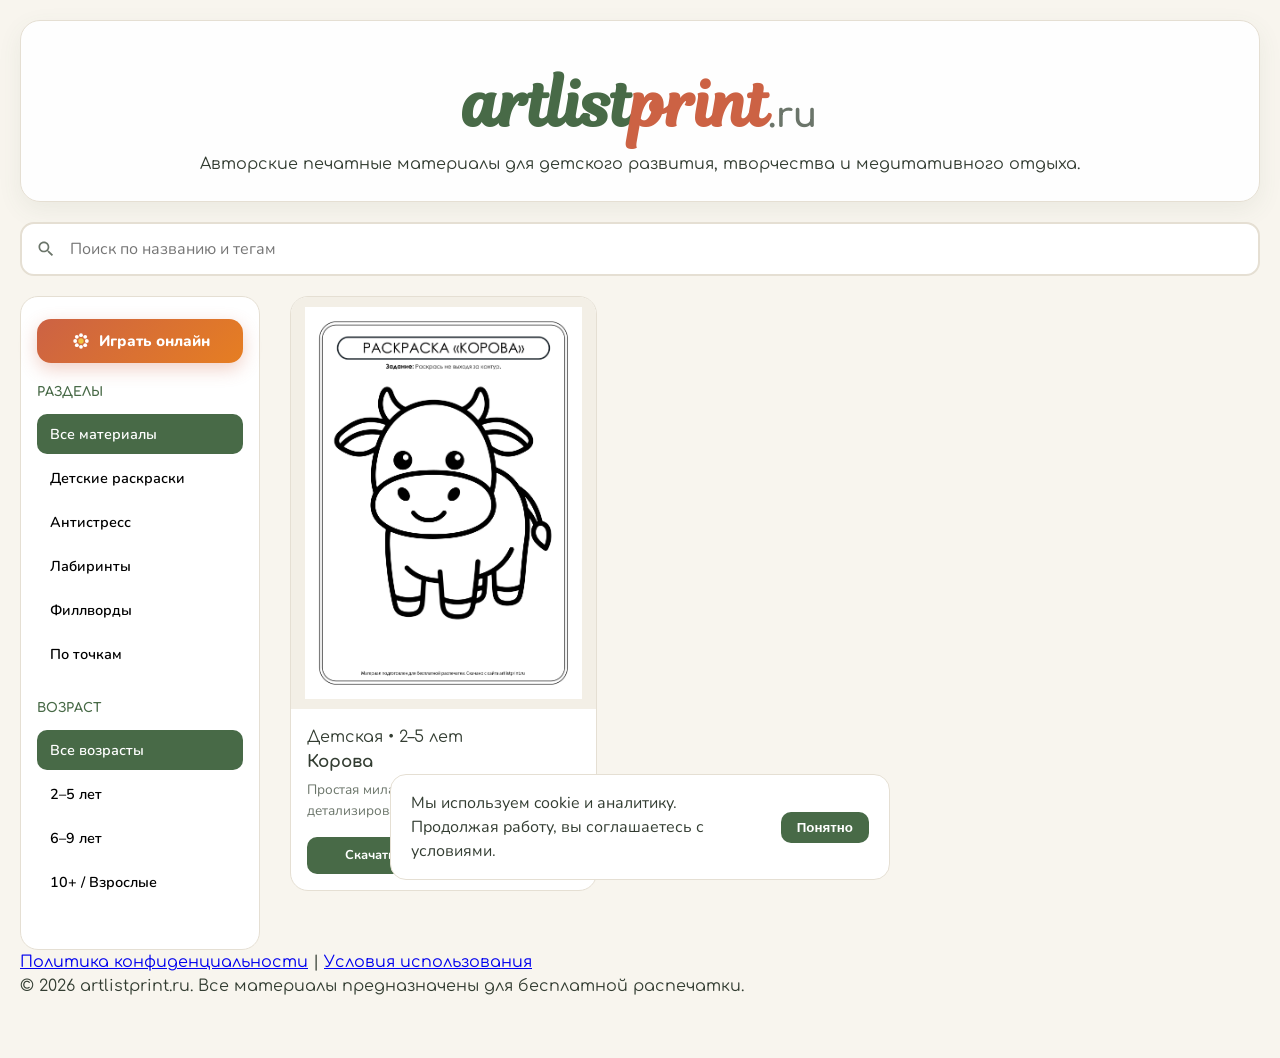
==== commit cc96a9f6: "Add files via upload" ====
--- a/index.html
+++ b/index.html
@@ -5,7 +5,17 @@
     <meta name="viewport" content="width=device-width, initial-scale=1.0">
     <title>artlistprint.ru — Авторские печатные материалы и раскраски</title>
 
-    <!-- Yandex.Metrika counter -->
+    <meta name="description" content="Бесплатные авторские раскраски для детей, лабиринты, филлворды и антистресс-картинки для распечатки на формате А4.">
+    <link rel="icon" href="favicon.png" type="image/png">
+
+    <link rel="preconnect" href="https://fonts.googleapis.com">
+    <link rel="preconnect" href="https://fonts.gstatic.com" crossorigin>
+    <link href="https://fonts.googleapis.com/css2?family=Caveat:wght@600;700&family=Comfortaa:wght@400;600;700&family=Nunito:wght@400;600;700;800&display=swap" rel="stylesheet">
+
+    <link rel="stylesheet" href="css/main.css">
+    <link rel="stylesheet" href="css/game.css">
+
+    <!-- Yandex.Metrika -->
     <script type="text/javascript">
         (function(m,e,t,r,i,k,a){
             m[i]=m[i]||function(){(m[i].a=m[i].a||[]).push(arguments)};
@@ -13,799 +23,40 @@
             for (var j = 0; j < document.scripts.length; j++) {if (document.scripts[j].src === r) { return; }}
             k=e.createElement(t),a=e.getElementsByTagName(t)[0],k.async=1,k.src=r,a.parentNode.insertBefore(k,a)
         })(window, document,'script','https://mc.yandex.ru/metrika/tag.js?id=111499772', 'ym');
-
-        ym(111499772, 'init', {ssr:true, webvisor:true, clickmap:true, ecommerce:"dataLayer", referrer: document.referrer, url: location.href, accurateTrackBounce:true, trackLinks:true});
+        ym(111499772, 'init', {ssr:true, webvisor:true, clickmap:true, accurateTrackBounce:true, trackLinks:true});
     </script>
-    <noscript><div><img src="https://mc.yandex.ru/watch/111499772" style="position:absolute; left:-9999px;" alt="" /></div></noscript>
-    <!-- /Yandex.Metrika counter -->
-
-    <meta name="description" content="Бесплатные авторские раскраски для детей, лабиринты, филлворды и антистресс-картинки для распечатки на формате А4. Скачивайте в один клик в PDF и JPG.">
-
-    <link rel="icon" href="favicon.png" type="image/png">
-    <link rel="apple-touch-icon" href="favicon.png">
-
-    <link rel="preconnect" href="https://fonts.googleapis.com">
-    <link rel="preconnect" href="https://fonts.gstatic.com" crossorigin>
-    <link href="https://fonts.googleapis.com/css2?family=Caveat:wght@600;700&family=Comfortaa:wght@400;600;700&family=Nunito:wght@400;600;700;800&display=swap" rel="stylesheet">
-
-    <style>
-        @font-face {
-            font-family: 'Magnolia Script';
-            src: url('fonts/Magnolia.ttf') format('truetype'),
-                 url('Magnolia.ttf') format('truetype');
-            font-weight: normal;
-            font-style: normal;
-            font-display: swap;
-        }
-
-        :root {
-            --bg-paper: #f8f5ee;
-            --primary-sage: #486a47;
-            --primary-sage-hover: #365235;
-            --accent-terracotta: #cc6244;
-            --accent-yellow: #f0c543;
-            --text-main: #333d32;
-            --text-muted: #6b756a;
-            --card-bg: #ffffff;
-            --border-soft: #e5dfd3;
-            --shadow-soft: 0 8px 24px rgba(72, 106, 71, 0.08);
-        }
-
-        * {
-            box-sizing: border-box;
-            margin: 0;
-            padding: 0;
-        }
-
-        body {
-            font-family: 'Comfortaa', cursive, sans-serif;
-            background-color: var(--bg-paper);
-            background-image: 
-                radial-gradient(#ded7c8 0.8px, transparent 0.8px),
-                radial-gradient(#ded7c8 0.8px, var(--bg-paper) 0.8px);
-            background-size: 28px 28px;
-            background-position: 0 0, 14px 14px;
-            color: var(--text-main);
-            line-height: 1.5;
-            padding-bottom: 60px;
-        }
-
-        .container {
-            max-width: 1380px;
-            margin: 0 auto;
-            padding: 0 20px;
-            width: 100%;
-            box-sizing: border-box;
-            display: flex;
-            flex-direction: column;
-            align-items: stretch;
-        }
-
-        header {
-            width: 100%;
-            position: relative;
-            text-align: center;
-            padding: 35px 20px 25px;
-            background-color: rgba(255, 255, 255, 0.92);
-            background-image: url("data:image/svg+xml,%3Csvg xmlns='http://www.w3.org/2000/svg' width='80' height='80' viewBox='0 0 80 80'%3E%3Cg fill='none' stroke='%23486a47' stroke-width='1.2' opacity='0.25'%3E%3Cpath d='M20,12 C20,8 18,5 15,8 C12,5 10,8 10,12 C7,10 4,12 7,15 C4,18 7,20 10,20 C10,24 12,27 15,24 C18,27 20,24 20,20 C23,20 26,18 23,15 C26,12 23,10 20,12 Z'/%3E%3Ccircle cx='15' cy='16' r='3.5' fill='%23f0c543' stroke='none' opacity='0.7'/%3E%3C/g%3E%3Ccircle cx='55' cy='55' r='2' fill='%23f0c543' opacity='0.5'/%3E%3Ccircle cx='65' cy='20' r='1.5' fill='%23486a47' opacity='0.3'/%3E%3C/svg%3E");
-            border: 1px solid var(--border-soft);
-            border-radius: 20px;
-            margin: 20px 0 20px;
-            box-shadow: var(--shadow-soft);
-            box-sizing: border-box;
-        }
-
-        .site-title {
-            font-family: 'Magnolia Script', 'Caveat', cursive;
-            font-size: 4rem;
-            font-weight: normal;
-            line-height: 1.2;
-            margin-bottom: 8px;
-            text-decoration: none;
-            display: inline-block;
-            text-align: center;
-        }
-
-        .title-artlist { color: var(--primary-sage); }
-        .title-print { color: var(--accent-terracotta); }
-        .title-domain { font-size: 2.2rem; color: var(--text-muted); font-family: 'Comfortaa', sans-serif; font-weight: 400; }
-
-        .site-subtitle {
-            font-family: 'Nunito', sans-serif;
-            font-size: 1rem;
-            color: var(--text-muted);
-            max-width: 680px;
-            margin: 0 auto;
-            font-weight: 600;
-            text-align: center;
-        }
-
-        .search-container {
-            margin-bottom: 20px;
-            position: relative;
-            width: 100%;
-            box-sizing: border-box;
-        }
-
-        .search-input {
-            width: 100%;
-            padding: 14px 20px 14px 48px;
-            font-family: 'Nunito', sans-serif;
-            font-size: 1rem;
-            border: 2px solid var(--border-soft);
-            border-radius: 14px;
-            background: #ffffff;
-            color: var(--text-main);
-            outline: none;
-            transition: all 0.2s ease;
-            box-shadow: 0 4px 12px rgba(0,0,0,0.03);
-            box-sizing: border-box;
-        }
-
-        .search-input:focus {
-            border-color: var(--primary-sage);
-            box-shadow: 0 6px 16px rgba(72, 106, 71, 0.12);
-        }
-
-        .search-icon {
-            position: absolute;
-            left: 16px;
-            top: 50%;
-            transform: translateY(-50%);
-            width: 20px;
-            height: 20px;
-            fill: var(--text-muted);
-            pointer-events: none;
-        }
-
-        .main-layout {
-            display: grid;
-            grid-template-columns: 240px 1fr;
-            gap: 30px;
-            align-items: start;
-            width: 100%;
-            box-sizing: border-box;
-        }
-
-        .sidebar {
-            background: var(--card-bg);
-            padding: 22px 16px;
-            border-radius: 18px;
-            border: 1px solid var(--border-soft);
-            box-shadow: var(--shadow-soft);
-            position: sticky;
-            top: 20px;
-            width: 100%;
-            box-sizing: border-box;
-        }
-
-        /* 🎮 КНОПКА ЗАПУСКА ИГРЫ */
-        .game-launch-btn {
-            width: 100%;
-            padding: 12px 14px;
-            margin-bottom: 20px;
-            background: linear-gradient(135deg, #cc6244 0%, #e67e22 100%);
-            color: #ffffff;
-            border: none;
-            border-radius: 14px;
-            font-family: 'Nunito', sans-serif;
-            font-size: 0.95rem;
-            font-weight: 800;
-            cursor: pointer;
-            display: flex;
-            align-items: center;
-            justify-content: center;
-            gap: 8px;
-            box-shadow: 0 6px 18px rgba(204, 98, 68, 0.3);
-            transition: all 0.25s ease;
-            animation: pulseGlow 2.5s infinite;
-        }
-
-        .game-launch-btn:hover {
-            transform: translateY(-2px);
-            box-shadow: 0 8px 22px rgba(204, 98, 68, 0.45);
-        }
-
-        @keyframes pulseGlow {
-            0% { transform: scale(1); box-shadow: 0 4px 14px rgba(204, 98, 68, 0.3); }
-            50% { transform: scale(1.03); box-shadow: 0 6px 20px rgba(204, 98, 68, 0.55); }
-            100% { transform: scale(1); box-shadow: 0 4px 14px rgba(204, 98, 68, 0.3); }
-        }
-
-        .filter-group { margin-bottom: 25px; }
-        .filter-group:last-child { margin-bottom: 0; }
-
-        .filter-title {
-            font-size: 0.8rem;
-            font-weight: 700;
-            color: var(--primary-sage);
-            text-transform: uppercase;
-            letter-spacing: 0.8px;
-            margin-bottom: 12px;
-            display: flex;
-            align-items: center;
-            gap: 8px;
-        }
-
-        .daisy-icon { width: 18px; height: 18px; flex-shrink: 0; }
-
-        .filter-options {
-            display: flex;
-            flex-direction: column;
-        }
-
-        .filter-btn {
-            display: flex;
-            align-items: center;
-            width: 100%;
-            text-align: left;
-            padding: 9px 12px;
-            margin-bottom: 4px;
-            background: transparent;
-            border: 1px solid transparent;
-            border-radius: 10px;
-            font-family: 'Nunito', sans-serif;
-            font-size: 0.9rem;
-            font-weight: 600;
-            color: var(--text-main);
-            cursor: pointer;
-            transition: all 0.2s ease;
-        }
-
-        .filter-btn:hover {
-            background-color: rgba(72, 106, 71, 0.08);
-            color: var(--primary-sage);
-        }
-
-        .filter-btn.active {
-            background-color: var(--primary-sage);
-            color: #ffffff;
-            font-weight: 700;
-        }
-
-        .cards-grid {
-            display: grid;
-            grid-template-columns: repeat(3, 1fr);
-            gap: 24px;
-            width: 100%;
-            min-width: 0;
-            box-sizing: border-box;
-        }
-
-        .card {
-            background: var(--card-bg);
-            border-radius: 18px;
-            border: 1px solid var(--border-soft);
-            overflow: hidden;
-            box-shadow: var(--shadow-soft);
-            transition: transform 0.25s ease, box-shadow 0.25s ease;
-            display: flex;
-            flex-direction: column;
-            min-width: 0;
-            box-sizing: border-box;
-        }
-
-        .card:hover {
-            transform: translateY(-4px);
-            box-shadow: 0 12px 28px rgba(72, 106, 71, 0.12);
-        }
-
-        .card-image-wrapper {
-            position: relative;
-            width: 100%;
-            padding-top: 135%;
-            background-color: #f3efe6;
-            overflow: hidden;
-            border-bottom: 1px solid var(--border-soft);
-            cursor: pointer;
-        }
-
-        .card-image-wrapper::after {
-            content: '🔍 Увеличить';
-            position: absolute;
-            bottom: 8px;
-            right: 8px;
-            background: rgba(255, 255, 255, 0.9);
-            color: var(--text-main);
-            font-family: 'Nunito', sans-serif;
-            font-size: 0.7rem;
-            font-weight: 700;
-            padding: 3px 8px;
-            border-radius: 6px;
-            opacity: 0;
-            transition: opacity 0.2s ease;
-            pointer-events: none;
-        }
-
-        .card-image-wrapper:hover::after { opacity: 1; }
-
-        .card-image {
-            position: absolute;
-            top: 10px;
-            left: 10px;
-            right: 10px;
-            bottom: 10px;
-            background-size: contain;
-            background-repeat: no-repeat;
-            background-position: center;
-            transition: transform 0.3s ease;
-        }
-
-        .card-body {
-            padding: 16px;
-            display: flex;
-            flex-direction: column;
-            flex-grow: 1;
-        }
-
-        .card-category {
-            display: inline-block;
-            font-family: 'Nunito', sans-serif;
-            font-size: 0.72rem;
-            background-color: #eaf1e9;
-            color: var(--primary-sage);
-            padding: 4px 10px;
-            border-radius: 8px;
-            font-weight: 700;
-            margin-bottom: 8px;
-            align-self: flex-start;
-        }
-
-        .card-title {
-            font-size: 1.05rem;
-            margin-bottom: 6px;
-            font-weight: 700;
-            color: var(--text-main);
-        }
-
-        .card-desc {
-            font-family: 'Nunito', sans-serif;
-            font-size: 0.85rem;
-            color: var(--text-muted);
-            margin-bottom: 16px;
-            flex-grow: 1;
-            line-height: 1.4;
-        }
-
-        .card-actions {
-            display: flex;
-            gap: 8px;
-        }
-
-        .btn {
-            display: inline-flex;
-            align-items: center;
-            justify-content: center;
-            padding: 8px 12px;
-            font-size: 0.8rem;
-            font-weight: 700;
-            border-radius: 10px;
-            text-decoration: none;
-            transition: all 0.2s ease;
-            font-family: 'Nunito', sans-serif;
-        }
-
-        .btn-pdf {
-            flex: 1.2;
-            background-color: var(--primary-sage);
-            color: #ffffff;
-        }
-
-        .btn-pdf:hover { background-color: var(--primary-sage-hover); }
-
-        .btn-jpg {
-            flex: 0.8;
-            background-color: transparent;
-            color: var(--text-main);
-            border: 1px solid var(--border-soft);
-            opacity: 0.85;
-        }
-
-        .btn-jpg:hover { background-color: #f3efe6; opacity: 1; }
-
-        .modal {
-            display: none;
-            position: fixed;
-            z-index: 2000;
-            top: 0;
-            left: 0;
-            width: 100%;
-            height: 100%;
-            background-color: rgba(30, 35, 30, 0.85);
-            backdrop-filter: blur(4px);
-            justify-content: center;
-            align-items: center;
-            padding: 20px;
-        }
-
-        .modal-content {
-            max-width: 90vw;
-            max-height: 90vh;
-            border-radius: 12px;
-            box-shadow: 0 16px 40px rgba(0,0,0,0.4);
-            background: #fff;
-            object-fit: contain;
-        }
-
-        .modal-close {
-            position: absolute;
-            top: 20px;
-            right: 30px;
-            color: #ffffff;
-            font-size: 36px;
-            font-weight: bold;
-            cursor: pointer;
-            user-select: none;
-            z-index: 2100;
-        }
-
-        /* 🎨 МОДАЛЬНОЕ ОКНО ИГРЫ */
-        .game-modal-body {
-            background: #fcfbf7;
-            width: 100%;
-            max-width: 1050px;
-            height: 90vh;
-            max-height: 900px;
-            border-radius: 24px;
-            overflow: hidden;
-            display: flex;
-            flex-direction: column;
-            position: relative;
-            box-shadow: 0 20px 50px rgba(0,0,0,0.25);
-            border: 1px solid var(--border-soft);
-        }
-
-        .game-header {
-            padding: 14px 24px;
-            background: #ffffff;
-            border-bottom: 1px solid var(--border-soft);
-            display: flex;
-            align-items: center;
-            justify-content: space-between;
-        }
-
-        .game-header h2 {
-            font-size: 1.25rem;
-            color: var(--primary-sage);
-            font-weight: 700;
-            display: flex;
-            align-items: center;
-            gap: 10px;
-        }
-
-        .game-close-btn {
-            background: var(--bg-paper);
-            border: 1px solid var(--border-soft);
-            width: 36px;
-            height: 36px;
-            border-radius: 50%;
-            font-size: 1.4rem;
-            cursor: pointer;
-            color: var(--text-muted);
-            display: flex;
-            align-items: center;
-            justify-content: center;
-            transition: all 0.2s ease;
-        }
-
-        .game-close-btn:hover {
-            background: var(--accent-terracotta);
-            color: #fff;
-            border-color: var(--accent-terracotta);
-        }
-
-        /* Выбор игры */
-        .game-selection-view {
-            padding: 24px;
-            overflow-y: auto;
-            flex-grow: 1;
-        }
-
-        .game-grid {
-            display: grid;
-            grid-template-columns: repeat(auto-fill, minmax(150px, 1fr));
-            gap: 18px;
-        }
-
-        .game-item-card {
-            background: #ffffff;
-            border: 1.5px solid var(--border-soft);
-            border-radius: 16px;
-            padding: 12px;
-            text-align: center;
-            cursor: pointer;
-            transition: all 0.2s ease;
-            box-shadow: 0 4px 12px rgba(0,0,0,0.02);
-        }
-
-        .game-item-card:hover {
-            border-color: var(--primary-sage);
-            transform: translateY(-4px);
-            box-shadow: 0 8px 20px rgba(72, 106, 71, 0.12);
-        }
-
-        .game-item-card img {
-            width: 100%;
-            height: 140px;
-            object-fit: contain;
-            border-radius: 10px;
-            background: #fdfdfd;
-            margin-bottom: 8px;
-        }
-
-        .game-item-card p {
-            font-family: 'Nunito', sans-serif;
-            font-weight: 700;
-            font-size: 0.88rem;
-            color: var(--text-main);
-        }
-
-        /* Графический Редактор */
-        .game-editor-view {
-            display: none;
-            flex-direction: column;
-            height: 100%;
-            overflow: hidden;
-            flex-grow: 1;
-        }
-
-        .game-toolbar {
-            background: #ffffff;
-            border-bottom: 1px solid var(--border-soft);
-            padding: 10px 16px;
-            display: flex;
-            flex-wrap: wrap;
-            gap: 10px;
-            align-items: center;
-            justify-content: space-between;
-        }
-
-        .tool-group {
-            display: flex;
-            align-items: center;
-            gap: 6px;
-            flex-wrap: wrap;
-        }
-
-        .tool-btn {
-            padding: 7px 12px;
-            border-radius: 10px;
-            border: 1px solid var(--border-soft);
-            background: var(--bg-paper);
-            color: var(--text-main);
-            font-family: 'Nunito', sans-serif;
-            font-size: 0.82rem;
-            font-weight: 700;
-            cursor: pointer;
-            display: flex;
-            align-items: center;
-            gap: 5px;
-            transition: all 0.15s ease;
-        }
-
-        .tool-btn:hover {
-            background: #ede8dc;
-        }
-
-        .tool-btn.active {
-            background: var(--primary-sage);
-            color: #fff;
-            border-color: var(--primary-sage);
-        }
-
-        .tool-slider {
-            display: flex;
-            align-items: center;
-            gap: 6px;
-            font-size: 0.75rem;
-            font-family: 'Nunito', sans-serif;
-            font-weight: 700;
-            color: var(--text-muted);
-            background: var(--bg-paper);
-            padding: 5px 10px;
-            border-radius: 10px;
-            border: 1px solid var(--border-soft);
-        }
-
-        .tool-slider input[type="range"] {
-            width: 75px;
-            accent-color: var(--primary-sage);
-            cursor: pointer;
-        }
-
-        .color-palette {
-            display: flex;
-            align-items: center;
-            gap: 6px;
-            background: var(--bg-paper);
-            padding: 4px 8px;
-            border-radius: 12px;
-            border: 1px solid var(--border-soft);
-        }
-
-        .color-swatch {
-            width: 24px;
-            height: 24px;
-            border-radius: 50%;
-            border: 2px solid #fff;
-            box-shadow: 0 0 0 1px #ddd;
-            cursor: pointer;
-            transition: transform 0.15s ease;
-        }
-
-        .color-swatch.active {
-            transform: scale(1.25);
-            box-shadow: 0 0 0 2px var(--accent-terracotta);
-        }
-
-        #custom-color {
-            width: 26px;
-            height: 26px;
-            border: none;
-            border-radius: 50%;
-            cursor: pointer;
-            background: none;
-        }
-
-        /* КОНТЕЙНЕР ДВУХСЛОЙНОГО ХОЛСТА И ЗУМА */
-        .canvas-container {
-            flex-grow: 1;
-            position: relative;
-            background: #f2efe9;
-            display: flex;
-            align-items: center;
-            justify-content: center;
-            padding: 20px;
-            overflow: auto;
-            touch-action: pan-x pan-y;
-        }
-
-        .canvas-wrapper {
-            position: relative;
-            display: inline-block;
-            transition: transform 0.2s cubic-bezier(0.2, 0, 0.2, 1);
-            transform-origin: center center;
-            box-shadow: 0 8px 30px rgba(0,0,0,0.12);
-            border-radius: 12px;
-            background: #ffffff;
-            overflow: hidden;
-        }
-
-        .canvas-wrapper canvas {
-            display: block;
-            max-width: 100%;
-            max-height: 72vh;
-            object-fit: contain;
-            border-radius: 12px;
-        }
-
-        /* Нижний слой: рисунок пользователя */
-        #drawing-canvas {
-            position: absolute;
-            top: 0;
-            left: 0;
-            z-index: 1;
-            cursor: crosshair;
-        }
-
-        /* Верхний слой: чёткие контуры и текст (прозрачный фон, пропускает клики) */
-        #template-canvas {
-            position: relative;
-            z-index: 2;
-            pointer-events: none;
-        }
-
-        /* Эффект Конфетти */
-        .confetti-particle {
-            position: absolute;
-            width: 10px;
-            height: 10px;
-            border-radius: 3px;
-            pointer-events: none;
-            animation: confettiFall 2.5s ease-out forwards;
-            z-index: 3000;
-        }
-
-        @keyframes confettiFall {
-            0% { transform: translateY(-20px) rotate(0deg); opacity: 1; }
-            100% { transform: translateY(600px) rotate(720deg); opacity: 0; }
-        }
-
-        footer {
-            margin-top: 60px;
-            text-align: center;
-            font-family: 'Nunito', sans-serif;
-            color: var(--text-muted);
-            font-size: 0.9rem;
-            border-top: 1px dashed var(--border-soft);
-            padding-top: 30px;
-            width: 100%;
-            box-sizing: border-box;
-        }
-
-        footer a { color: var(--primary-sage); text-decoration: none; font-weight: 600; margin: 0 6px; }
-        footer a:hover { text-decoration: underline; }
-
-        /* 📱 АДАПТИВНОСТЬ */
-        @media (max-width: 1100px) { 
-            .cards-grid { grid-template-columns: repeat(2, 1fr); } 
-        }
-
-        @media (max-width: 850px) {
-            .container { padding: 0 12px !important; width: 100% !important; }
-            header, .search-container, .main-layout, .sidebar { width: 100% !important; box-sizing: border-box !important; }
-            header { padding: 18px 14px 14px !important; margin: 10px 0 12px !important; border-radius: 16px !important; }
-            .site-title { font-size: clamp(1.8rem, 7vw, 2.4rem) !important; display: block !important; text-align: center !important; }
-            .main-layout { grid-template-columns: 1fr !important; gap: 12px !important; }
-            .sidebar { position: static !important; padding: 14px 14px !important; }
-            .filter-options { display: flex !important; flex-direction: row !important; flex-wrap: wrap !important; gap: 6px !important; }
-            .filter-btn { flex: 0 1 auto !important; width: auto !important; white-space: nowrap !important; padding: 6px 11px !important; }
-            .game-toolbar { padding: 8px; gap: 6px; }
-            .tool-btn { padding: 5px 8px; font-size: 0.75rem; }
-            .tool-slider { font-size: 0.7rem; padding: 4px 6px; }
-            .tool-slider input[type="range"] { width: 45px; }
-        }
-
-        @media (max-width: 600px) { 
-            .cards-grid { grid-template-columns: repeat(2, 1fr) !important; gap: 10px !important; }
-            .card { border-radius: 14px !important; }
-            .card-body { padding: 10px 8px !important; }
-            .card-category { font-size: 0.62rem !important; padding: 2px 6px !important; }
-            .card-title { font-size: 0.85rem !important; }
-            .card-desc { font-size: 0.72rem !important; display: -webkit-box !important; -webkit-line-clamp: 2 !important; -webkit-box-orient: vertical !important; overflow: hidden !important; }
-            .card-actions { flex-direction: column !important; gap: 5px !important; }
-            .btn { padding: 6px 4px !important; font-size: 0.72rem !important; width: 100% !important; }
-            .canvas-wrapper canvas { max-height: 55vh; }
-        }
-    </style>
 </head>
 <body>
-
     <div class="container">
-
-        <!-- 🌼 ШАПКА САЙТА -->
         <header>
             <a href="/" style="text-decoration: none;">
                 <h1 class="site-title">
                     <span class="title-artlist">artlist</span><span class="title-print">print</span><span class="title-domain">.ru</span>
                 </h1>
             </a>
-            <p class="site-subtitle">Авторские печатные материалы для детского развития, творчества и медитативного отдыха. Скачивайте в один клик в формате A4.</p>
+            <p class="site-subtitle">Авторские печатные материалы для детского развития, творчества и медитативного отдыха.</p>
         </header>
 
-        <!-- 🔍 ПОИСК НАД КАТАЛОГОМ -->
         <div class="search-container">
-            <svg class="search-icon" viewBox="0 0 24 24">
-                <path d="M15.5 14h-.79l-.28-.27C15.41 12.59 16 11.11 16 9.5 16 5.91 13.09 3 9.5 3S3 5.91 3 9.5 5.91 16 9.5 16c1.61 0 3.09-.59 4.23-1.57l.27.28v.79l5 4.99L20.49 19l-4.99-5zm-6 0C7.01 14 5 11.99 5 9.5S7.01 5 9.5 5 14 7.01 14 9.5 11.99 14 9.5 14z"/>
-            </svg>
+            <svg class="search-icon" viewBox="0 0 24 24"><path d="M15.5 14h-.79l-.28-.27C15.41 12.59 16 11.11 16 9.5 16 5.91 13.09 3 9.5 3S3 5.91 3 9.5 5.91 16 9.5 16c1.61 0 3.09-.59 4.23-1.57l.27.28v.79l5 4.99L20.49 19l-4.99-5zm-6 0C7.01 14 5 11.99 5 9.5S7.01 5 9.5 5 14 7.01 14 9.5 11.99 14 9.5 14z"/></svg>
             <input type="text" id="search-input" class="search-input" oninput="applyFilters()" placeholder="Поиск по названию и тегам">
         </div>
 
         <div class="main-layout">
-            
-            <!-- 🍃 БОКОВОЕ МЕНЮ -->
             <aside class="sidebar">
-
-                <!-- 🎮 КНОПКА ЗАПУСКА ИГРЫ -->
                 <button class="game-launch-btn" onclick="openGameModal()">
-                    <span>🎮</span> Играть онлайн
+                    <svg class="daisy-icon" viewBox="0 0 24 24" fill="none" style="width:20px;height:20px;">
+                        <circle cx="12" cy="5" r="2.3" fill="#ffffff"/><circle cx="12" cy="19" r="2.3" fill="#ffffff"/>
+                        <circle cx="5" cy="12" r="2.3" fill="#ffffff"/><circle cx="19" cy="12" r="2.3" fill="#ffffff"/>
+                        <circle cx="7" cy="7" r="2.3" fill="#ffffff"/><circle cx="17" cy="17" r="2.3" fill="#ffffff"/>
+                        <circle cx="7" cy="17" r="2.3" fill="#ffffff"/><circle cx="17" cy="7" r="2.3" fill="#ffffff"/>
+                        <circle cx="12" cy="12" r="3.2" fill="var(--accent-yellow)"/>
+                    </svg>
+                    <span>Играть онлайн</span>
                 </button>
 
                 <div class="filter-group" id="category-filters">
-                    <div class="filter-title">
-                        <svg class="daisy-icon" viewBox="0 0 24 24" fill="none">
-                            <circle cx="12" cy="5" r="2.3" fill="#ffffff" stroke="var(--primary-sage)" stroke-width="1.2"/>
-                            <circle cx="12" cy="19" r="2.3" fill="#ffffff" stroke="var(--primary-sage)" stroke-width="1.2"/>
-                            <circle cx="5" cy="12" r="2.3" fill="#ffffff" stroke="var(--primary-sage)" stroke-width="1.2"/>
-                            <circle cx="19" cy="12" r="2.3" fill="#ffffff" stroke="var(--primary-sage)" stroke-width="1.2"/>
-                            <circle cx="7" cy="7" r="2.3" fill="#ffffff" stroke="var(--primary-sage)" stroke-width="1.2"/>
-                            <circle cx="17" cy="17" r="2.3" fill="#ffffff" stroke="var(--primary-sage)" stroke-width="1.2"/>
-                            <circle cx="7" cy="17" r="2.3" fill="#ffffff" stroke="var(--primary-sage)" stroke-width="1.2"/>
-                            <circle cx="17" cy="7" r="2.3" fill="#ffffff" stroke="var(--primary-sage)" stroke-width="1.2"/>
-                            <circle cx="12" cy="12" r="3.2" fill="var(--accent-yellow)" stroke="var(--primary-sage)" stroke-width="1.2"/>
-                        </svg>
-                        Разделы
-                    </div>
+                    <div class="filter-title">Разделы</div>
                     <div class="filter-options">
                         <button class="filter-btn active" onclick="filterItems('cat', 'all', this)">Все материалы</button>
                         <button class="filter-btn" onclick="filterItems('cat', 'kids', this)">Детские раскраски</button>
@@ -817,20 +68,7 @@
                 </div>
 
                 <div class="filter-group" id="age-filters">
-                    <div class="filter-title">
-                        <svg class="daisy-icon" viewBox="0 0 24 24" fill="none">
-                            <circle cx="12" cy="5" r="2.3" fill="#ffffff" stroke="var(--primary-sage)" stroke-width="1.2"/>
-                            <circle cx="12" cy="19" r="2.3" fill="#ffffff" stroke="var(--primary-sage)" stroke-width="1.2"/>
-                            <circle cx="5" cy="12" r="2.3" fill="#ffffff" stroke="var(--primary-sage)" stroke-width="1.2"/>
-                            <circle cx="19" cy="12" r="2.3" fill="#ffffff" stroke="var(--primary-sage)" stroke-width="1.2"/>
-                            <circle cx="7" cy="7" r="2.3" fill="#ffffff" stroke="var(--primary-sage)" stroke-width="1.2"/>
-                            <circle cx="17" cy="17" r="2.3" fill="#ffffff" stroke="var(--primary-sage)" stroke-width="1.2"/>
-                            <circle cx="7" cy="17" r="2.3" fill="#ffffff" stroke="var(--primary-sage)" stroke-width="1.2"/>
-                            <circle cx="17" cy="7" r="2.3" fill="#ffffff" stroke="var(--primary-sage)" stroke-width="1.2"/>
-                            <circle cx="12" cy="12" r="3.2" fill="var(--accent-yellow)" stroke="var(--primary-sage)" stroke-width="1.2"/>
-                        </svg>
-                        Возраст
-                    </div>
+                    <div class="filter-title">Возраст</div>
                     <div class="filter-options">
                         <button class="filter-btn active" onclick="filterItems('age', 'all', this)">Все возрасты</button>
                         <button class="filter-btn" onclick="filterItems('age', '2-5', this)">2–5 лет</button>
@@ -840,10 +78,9 @@
                 </div>
             </aside>
 
-            <!-- 🖼️ КАТАЛОГ КАРТОЧЕК -->
-            <main class="cards-grid">
-
-                <div class="card" data-category="kids" data-age="2-5" data-tags="животные животное корова ферма милая детская скот бык">
+            <main class="cards-grid" id="cards-grid">
+                <!-- Карточки материалов -->
+                <div class="card" data-category="kids" data-age="2-5" data-tags="животные корова ферма">
                     <div class="card-image-wrapper" onclick="openModal('preview/cow coloring book.jpg')">
                         <div class="card-image" style="background-image: url('preview/cow coloring book.jpg');"></div>
                     </div>
@@ -857,294 +94,49 @@
                         </div>
                     </div>
                 </div>
-
-                <div class="card" data-category="kids" data-age="2-5" data-tags="животные животное лошадь лошадка ферма конь пони">
-                    <div class="card-image-wrapper" onclick="openModal('preview/horse coloring book.jpg')">
-                        <div class="card-image" style="background-image: url('preview/horse coloring book.jpg');"></div>
-                    </div>
-                    <div class="card-body">
-                        <span class="card-category">Детская • 2–5 лет</span>
-                        <h3 class="card-title">Лошадка</h3>
-                        <p class="card-desc">Доброе животное с четкими линиями для самых маленьких.</p>
-                        <div class="card-actions">
-                            <a href="pdf/horse coloring book.pdf" class="btn btn-pdf" download>Скачать PDF</a>
-                            <a href="preview/horse coloring book.jpg" class="btn btn-jpg" download>JPG</a>
-                        </div>
-                    </div>
-                </div>
-
-                <div class="card" data-category="kids" data-age="2-5" data-tags="животные животное петух птица ферма деревня курица">
-                    <div class="card-image-wrapper" onclick="openModal('preview/rooster coloring book.jpg')">
-                        <div class="card-image" style="background-image: url('preview/rooster coloring book.jpg');"></div>
-                    </div>
-                    <div class="card-body">
-                        <span class="card-category">Детская • 2–5 лет</span>
-                        <h3 class="card-title">Петух</h3>
-                        <p class="card-desc">Яркий персонаж для первого опыта раскрашивания карандашами.</p>
-                        <div class="card-actions">
-                            <a href="pdf/rooster coloring book.pdf" class="btn btn-pdf" download>Скачать PDF</a>
-                            <a href="preview/rooster coloring book.jpg" class="btn btn-jpg" download>JPG</a>
-                        </div>
-                    </div>
-                </div>
-
-                <div class="card" data-category="mazes" data-age="6-9" data-tags="новый год елочка елка праздник зима лабиринт рождество">
-                    <div class="card-image-wrapper" onclick="openModal('preview/Christmas tree maze.jpg')">
-                        <div class="card-image" style="background-image: url('preview/Christmas tree maze.jpg');"></div>
-                    </div>
-                    <div class="card-body">
-                        <span class="card-category">Лабиринт • 6–9 лет</span>
-                        <h3 class="card-title">Ёлочка</h3>
-                        <p class="card-desc">Увлекательное задание на внимательность: найди путь от точки А к Б.</p>
-                        <div class="card-actions">
-                            <a href="pdf/Christmas tree maze.pdf" class="btn btn-pdf" download>Скачать PDF</a>
-                            <a href="preview/Christmas tree maze.jpg" class="btn btn-jpg" download>JPG</a>
-                        </div>
-                    </div>
-                </div>
-
-                <div class="card" data-category="fillwords" data-age="6-9" data-tags="космос филлворд ракета звезды слова поиск планеты">
-                    <div class="card-image-wrapper" onclick="openModal('preview/fillword Cosmos.jpg')">
-                        <div class="card-image" style="background-image: url('preview/fillword Cosmos.jpg');"></div>
-                    </div>
-                    <div class="card-body">
-                        <span class="card-category">Филлворд • 6–9 лет</span>
-                        <h3 class="card-title">Космос</h3>
-                        <p class="card-desc">Поиск 9 космических слов в буквенной сетке с готовым ключом-ответом.</p>
-                        <div class="card-actions">
-                            <a href="pdf/fillword cosmos.pdf" class="btn btn-pdf" download>Скачать PDF</a>
-                            <a href="preview/fillword Cosmos.jpg" class="btn btn-jpg" download>JPG</a>
-                        </div>
-                    </div>
-                </div>
-
-                <div class="card" data-category="dots" data-age="2-5" data-tags="животные животное жираф точки соедини по точкам цифры африка">
-                    <div class="card-image-wrapper" onclick="openModal('preview/giraffe by dots.jpg')">
-                        <div class="card-image" style="background-image: url('preview/giraffe by dots.jpg');"></div>
-                    </div>
-                    <div class="card-body">
-                        <span class="card-category">По точкам • 2–5 лет</span>
-                        <h3 class="card-title">Жираф</h3>
-                        <p class="card-desc">Соедини точки от 1 до 39 и узнай, кто спрятался на рисунке.</p>
-                        <div class="card-actions">
-                            <a href="pdf/giraffe by dots.pdf" class="btn btn-pdf" download>Скачать PDF</a>
-                            <a href="preview/giraffe by dots.jpg" class="btn btn-jpg" download>JPG</a>
-                        </div>
-                    </div>
-                </div>
-
-                <div class="card" data-category="dots" data-age="2-5" data-tags="животные животное щенок собака пёс точки соедини цифры питомец">
-                    <div class="card-image-wrapper" onclick="openModal('preview/puppy by the dots.jpg')">
-                        <div class="card-image" style="background-image: url('preview/puppy by the dots.jpg');"></div>
-                    </div>
-                    <div class="card-body">
-                        <span class="card-category">По точкам • 2–5 лет</span>
-                        <h3 class="card-title">Щенок</h3>
-                        <p class="card-desc">Соедини последовательно точки от 1 до 40 и нарисуй дружелюбного щенка.</p>
-                        <div class="card-actions">
-                            <a href="pdf/puppy by the dots.pdf" class="btn btn-pdf" download>Скачать PDF</a>
-                            <a href="preview/puppy by the dots.jpg" class="btn btn-jpg" download>JPG</a>
-                        </div>
-                    </div>
-                </div>
-
-                <div class="card" data-category="antistress" data-age="adult" data-tags="цветы пионы антистресс природа растения букет флора">
-                    <div class="card-image-wrapper" onclick="openModal('preview/pions.jpg')">
-                        <div class="card-image" style="background-image: url('preview/pions.jpg');"></div>
-                    </div>
-                    <div class="card-body">
-                        <span class="card-category">Антистресс • 10+</span>
-                        <h3 class="card-title">Пионы</h3>
-                        <p class="card-desc">Сложная эстетичная композиция с пышными пионами и пшеничными колосьями.</p>
-                        <div class="card-actions">
-                            <a href="pdf/pions.pdf" class="btn btn-pdf" download>Скачать PDF</a>
-                            <a href="preview/pions.jpg" class="btn btn-jpg" download>JPG</a>
-                        </div>
-                    </div>
-                </div>
-
-                <div class="card" data-category="antistress" data-age="adult" data-tags="цветы бабочки природа антистресс полевые цветы лето">
-                    <div class="card-image-wrapper" onclick="openModal('preview/wildflowers and butterflies.jpg')">
-                        <div class="card-image" style="background-image: url('preview/wildflowers and butterflies.jpg');"></div>
-                    </div>
-                    <div class="card-body">
-                        <span class="card-category">Антистресс • 10+</span>
-                        <h3 class="card-title">Полевые цветы</h3>
-                        <p class="card-desc">Детализированный природный узор для творческой медитации и расслабления.</p>
-                        <div class="card-actions">
-                            <a href="pdf/wildflowers and butterflies.pdf" class="btn btn-pdf" download>Скачать PDF</a>
-                            <a href="preview/wildflowers and butterflies.jpg" class="btn btn-jpg" download>JPG</a>
-                        </div>
-                    </div>
-                </div>
-
-                <div class="card" data-category="antistress" data-age="adult" data-tags="осенний букет антистресс цветы листья хризантемы герберы сложная раскраска">
-                    <div class="card-image-wrapper" onclick="openModal('preview/autumn_bouquet.jpg')">
-                        <div class="card-image" style="background-image: url('preview/autumn_bouquet.jpg');"></div>
-                    </div>
-                    <div class="card-body">
-                        <span class="card-category">Антистресс • 10+</span>
-                        <h3 class="card-title">Осенний букет</h3>
-                        <p class="card-desc">Детализированная раскраска-антистресс с осенними цветами и листьями.</p>
-                        <div class="card-actions">
-                            <a href="pdf/autumn_bouquet.pdf" class="btn btn-pdf" download>Скачать PDF</a>
-                            <a href="preview/autumn_bouquet.jpg" class="btn btn-jpg" download>JPG</a>
-                        </div>
-                    </div>
-                </div>
-
-                <div class="card" data-category="kids" data-age="2-5" data-tags="кошка котик животные простые раскраски для малышей крупный контур">
-                    <div class="card-image-wrapper" onclick="openModal('preview/cat_coloring.jpg')">
-                        <div class="card-image" style="background-image: url('preview/cat_coloring.jpg');"></div>
-                    </div>
-                    <div class="card-body">
-                        <span class="card-category">Детская • 2–5 лет</span>
-                        <h3 class="card-title">Милая кошечка</h3>
-                        <p class="card-desc">Простая раскраска с толстым контуром и крупными деталями.</p>
-                        <div class="card-actions">
-                            <a href="pdf/cat_coloring.pdf" class="btn btn-pdf" download>Скачать PDF</a>
-                            <a href="preview/cat_coloring.jpg" class="btn btn-jpg" download>JPG</a>
-                        </div>
-                    </div>
-                </div>
-
-                <div class="card" data-category="kids" data-age="2-5" data-tags="зайчик кролик морковка животные раскраски для детей">
-                    <div class="card-image-wrapper" onclick="openModal('preview/bunny_carrot.jpg')">
-                        <div class="card-image" style="background-image: url('preview/bunny_carrot.jpg');"></div>
-                    </div>
-                    <div class="card-body">
-                        <span class="card-category">Детская • 2–5 лет</span>
-                        <h3 class="card-title">Зайчик</h3>
-                        <p class="card-desc">Доброе задание для дошкольников с чёткими контурами.</p>
-                        <div class="card-actions">
-                            <a href="pdf/bunny_carrot.pdf" class="btn btn-pdf" download>Скачать PDF</a>
-                            <a href="preview/bunny_carrot.jpg" class="btn btn-jpg" download>JPG</a>
-                        </div>
-                    </div>
-                </div>
-
-                <div class="card" data-category="kids" data-age="2-5" data-tags="самосвал машинки грузовик стройка транспорт для мальчиков">
-                    <div class="card-image-wrapper" onclick="openModal('preview/dump_truck.jpg')">
-                        <div class="card-image" style="background-image: url('preview/dump_truck.jpg');"></div>
-                    </div>
-                    <div class="card-body">
-                        <span class="card-category">Детская • 2–5 лет</span>
-                        <h3 class="card-title">Самосвал</h3>
-                        <p class="card-desc">Крупный грузовик для юных любителей техники и машинок.</p>
-                        <div class="card-actions">
-                            <a href="pdf/dump_truck.pdf" class="btn btn-pdf" download>Скачать PDF</a>
-                            <a href="preview/dump_truck.jpg" class="btn btn-jpg" download>JPG</a>
-                        </div>
-                    </div>
-                </div>
-
-                <div class="card" data-category="kids" data-age="2-5" data-tags="лев царь зверей дикие животные саванна раскраска для детей">
-                    <div class="card-image-wrapper" onclick="openModal('preview/lion_coloring.jpg')">
-                        <div class="card-image" style="background-image: url('preview/lion_coloring.jpg');"></div>
-                    </div>
-                    <div class="card-body">
-                        <span class="card-category">Детская • 2–5 лет</span>
-                        <h3 class="card-title">Львенок</h3>
-                        <p class="card-desc">Дружелюбный царь зверей развивает аккуратность и моторику.</p>
-                        <div class="card-actions">
-                            <a href="pdf/lion_coloring.pdf" class="btn btn-pdf" download>Скачать PDF</a>
-                            <a href="preview/lion_coloring.jpg" class="btn btn-jpg" download>JPG</a>
-                        </div>
-                    </div>
-                </div>
-
-                <div class="card" data-category="kids" data-age="6-9" data-tags="робот трансформер щит фантастика техника для мальчиков">
-                    <div class="card-image-wrapper" onclick="openModal('preview/robot_coloring.jpg')">
-                        <div class="card-image" style="background-image: url('preview/robot_coloring.jpg');"></div>
-                    </div>
-                    <div class="card-body">
-                        <span class="card-category">Детская • 6–9 лет</span>
-                        <h3 class="card-title">Робот-защитник</h3>
-                        <p class="card-desc">Мощный трансформер со щитом для любителей супергероев.</p>
-                        <div class="card-actions">
-                            <a href="pdf/robot_coloring.pdf" class="btn btn-pdf" download>Скачать PDF</a>
-                            <a href="preview/robot_coloring.jpg" class="btn btn-jpg" download>JPG</a>
-                        </div>
-                    </div>
-                </div>
-
-                <div class="card" data-category="mazes" data-age="6-9" data-tags="лабиринт снежинка зима логика головоломка развивашка">
-                    <div class="card-image-wrapper" onclick="openModal('preview/snowflake_maze.jpg')">
-                        <div class="card-image" style="background-image: url('preview/snowflake_maze.jpg');"></div>
-                    </div>
-                    <div class="card-body">
-                        <span class="card-category">Лабиринт • 6–9 лет</span>
-                        <h3 class="card-title">Снежинка</h3>
-                        <p class="card-desc">Занимательная зимняя головоломка на пространственное мышление.</p>
-                        <div class="card-actions">
-                            <a href="pdf/snowflake_maze.pdf" class="btn btn-pdf" download>Скачать PDF</a>
-                            <a href="preview/snowflake_maze.jpg" class="btn btn-jpg" download>JPG</a>
-                        </div>
-                    </div>
-                </div>
-
-                <div class="card" data-category="kids" data-age="2-5" data-tags="тирекс тираннозавр динозавры древний мир раскраска для детей">
-                    <div class="card-image-wrapper" onclick="openModal('preview/trex_coloring.jpg')">
-                        <div class="card-image" style="background-image: url('preview/trex_coloring.jpg');"></div>
-                    </div>
-                    <div class="card-body">
-                        <span class="card-category">Детская • 2–5 лет</span>
-                        <h3 class="card-title">Динозавр Т-Рекс</h3>
-                        <p class="card-desc">Веселый тираннозавр для поклонников мира динозавров.</p>
-                        <div class="card-actions">
-                            <a href="pdf/trex_coloring.pdf" class="btn btn-pdf" download>Скачать PDF</a>
-                            <a href="preview/trex_coloring.jpg" class="btn btn-jpg" download>JPG</a>
-                        </div>
-                    </div>
-                </div>
-
+                <!-- Дополнительные карточки подключаются по аналогии -->
             </main>
-
         </div>
 
         <footer>
-            <p>
-                <a href="privacy.html">Политика конфиденциальности</a> | 
-                <a href="terms.html">Условия использования</a>
-            </p>
-            <p style="margin-top: 8px;">© 2026 artlistprint.ru. Все материалы предназначены для бесплатной распечатки.</p>
-            <p style="margin-top: 8px; font-size: 0.8rem; opacity: 0.8;">
-                Информационная продукция для детей: <strong>0+</strong> (для детей любого возраста)
-            </p>
+            <p><a href="privacy.html">Политика конфиденциальности</a> | <a href="terms.html">Условия использования</a></p>
+            <p>© 2026 artlistprint.ru. Все материалы предназначены для бесплатной распечатки.</p>
         </footer>
     </div>
 
-    <!-- 🔍 МОДАЛЬНОЕ ОКНО ПРОСМОТРА ИЗОБРАЖЕНИЯ -->
+    <!-- Модальное окно предпросмотра -->
     <div id="image-modal" class="modal" onclick="closeModal()">
         <span class="modal-close">&times;</span>
         <img class="modal-content" id="modal-img" alt="Предпросмотр">
     </div>
 
-    <!-- 🎮 МОДАЛЬНОЕ ОКНО ОНЛАЙН-ИГРЫ -->
+    <!-- Полноэкранный онлайн-редактор -->
     <div id="game-modal" class="modal">
         <div class="game-modal-body">
-            
             <div class="game-header">
-                <h2 id="game-header-title">🎮 Выберите игру</h2>
+                <h2 id="game-header-title">🌼 Онлайн Раскраски</h2>
                 <button class="game-close-btn" onclick="closeGameModal()">&times;</button>
             </div>
 
-            <!-- ЭКРАН 1: ВЫБОР ИГРЫ ИЗ КАТАЛОГА -->
+            <!-- Экран 1: Выбор категории и карточек -->
             <div id="game-selection-view" class="game-selection-view">
-                <div class="game-grid" id="game-grid">
-                    <!-- Заполняется динамически скриптом -->
+                <div class="game-filter-tabs">
+                    <button class="game-tab-btn active" onclick="switchGameTab('all', this)">Все</button>
+                    <button class="game-tab-btn" onclick="switchGameTab('kids', this)">Детские (2-9 лет)</button>
+                    <button class="game-tab-btn" onclick="switchGameTab('adult', this)">Антистресс (10+)</button>
                 </div>
+                <div class="game-grid" id="game-grid"></div>
             </div>
 
-            <!-- ЭКРАН 2: ХОЛСТ РЕДАКТОРА -->
+            <!-- Экран 2: Холст с панелью -->
             <div id="game-editor-view" class="game-editor-view">
-                
                 <div class="game-toolbar">
                     <div class="tool-group">
                         <button class="tool-btn" onclick="backToGameSelection()">⬅️ Каталог</button>
                         <button class="tool-btn active" id="btn-brush" onclick="setTool('brush')">🖌️ Кисть</button>
                         <button class="tool-btn" id="btn-fill" onclick="setTool('fill')">🪣 Заливка</button>
                         <button class="tool-btn" id="btn-eraser" onclick="setTool('eraser')">🧹 Ластик</button>
+                        <button class="tool-btn" id="btn-pan" onclick="setTool('pan')">✋ Двигать</button>
                     </div>
 
                     <div class="tool-group">
@@ -1154,15 +146,8 @@
                         </div>
                         <div class="tool-slider">
                             <span>Прозрачность:</span>
-                            <input type="range" id="tool-opacity" min="0.1" max="1" step="0.05" value="0.8" oninput="updateToolSettings()">
+                            <input type="range" id="tool-opacity" min="0.1" max="1" step="0.05" value="0.9" oninput="updateToolSettings()">
                         </div>
-                    </div>
-
-                    <!-- Зум и подгонка рисунка -->
-                    <div class="tool-group">
-                        <button class="tool-btn" onclick="changeZoom(-0.15)" title="Уменьшить">🔍 -</button>
-                        <button class="tool-btn" onclick="changeZoom(0.15)" title="Увеличить">🔍 +</button>
-                        <button class="tool-btn" onclick="resetZoom()" title="Сбросить масштаб">100%</button>
                     </div>
 
                     <div class="color-palette">
@@ -1170,500 +155,35 @@
                         <div class="color-swatch" style="background: #e67e22;" onclick="setColor('#e67e22', this)"></div>
                         <div class="color-swatch" style="background: #f1c40f;" onclick="setColor('#f1c40f', this)"></div>
                         <div class="color-swatch" style="background: #2ecc71;" onclick="setColor('#2ecc71', this)"></div>
-                        <div class="color-swatch" style="background: #1abc9c;" onclick="setColor('#1abc9c', this)"></div>
                         <div class="color-swatch" style="background: #3498db;" onclick="setColor('#3498db', this)"></div>
                         <div class="color-swatch" style="background: #9b59b6;" onclick="setColor('#9b59b6', this)"></div>
-                        <div class="color-swatch" style="background: #34495e;" onclick="setColor('#34495e', this)"></div>
                         <input type="color" id="custom-color" value="#e74c3c" onchange="setColor(this.value, null)">
                     </div>
 
                     <div class="tool-group">
                         <button class="tool-btn" onclick="resetCanvas()">🔄 Сброс</button>
-                        <button class="tool-btn" style="background: #f0c543; color:#333;" onclick="triggerVictoryEffect()">🎉 Готово!</button>
                         <button class="tool-btn" style="background: var(--primary-sage); color:#fff;" onclick="saveCanvas()">💾 Сохранить</button>
                     </div>
                 </div>
 
                 <div class="canvas-container" id="canvas-container">
                     <div class="canvas-wrapper" id="canvas-wrapper">
-                        <!-- Слой 1: Рисунок пользователя -->
                         <canvas id="drawing-canvas"></canvas>
-                        <!-- Слой 2: Чёрный контур, цифры и текст (прозрачный фон, сверху) -->
                         <canvas id="template-canvas"></canvas>
                     </div>
                 </div>
-
             </div>
-
         </div>
     </div>
 
-    <script>
-        let selectedCategory = 'all';
-        let selectedAge = 'all';
-        let searchDebounce = null;
-
-        function filterItems(type, value, element) {
-            const group = element.closest('.filter-group');
-            const isAlreadyActive = element.classList.contains('active');
-
-            if (isAlreadyActive && value !== 'all') {
-                element.classList.remove('active');
-                const allBtn = group.querySelector('[onclick*="\'all\'"]');
-                if (allBtn) allBtn.classList.add('active');
-
-                if (type === 'cat') selectedCategory = 'all';
-                if (type === 'age') selectedAge = 'all';
-            } else {
-                group.querySelectorAll('.filter-btn').forEach(btn => btn.classList.remove('active'));
-                element.classList.add('active');
-
-                if (type === 'cat') selectedCategory = value;
-                if (type === 'age') selectedAge = value;
-            }
-
-            if (typeof ym !== 'undefined') {
-                ym(111499772, 'reachGoal', 'filter_click');
-                ym(111499772, 'reachGoal', 'use_filter');
-            }
-
-            applyFilters();
-        }
-
-        function resetAllFilters() {
-            selectedCategory = 'all';
-            selectedAge = 'all';
-            document.getElementById('search-input').value = '';
-
-            document.querySelectorAll('.filter-group').forEach(group => {
-                group.querySelectorAll('.filter-btn').forEach(btn => btn.classList.remove('active'));
-                const allBtn = group.querySelector('[onclick*="\'all\'"]');
-                if (allBtn) allBtn.classList.add('active');
-            });
-
-            applyFilters();
-        }
-
-        function applyFilters() {
-            const searchQuery = document.getElementById('search-input').value.toLowerCase().trim();
-            const cards = document.querySelectorAll('.card');
-            let visibleCount = 0;
-
-            if (searchQuery.length >= 3) {
-                clearTimeout(searchDebounce);
-                searchDebounce = setTimeout(() => {
-                    if (typeof ym !== 'undefined') {
-                        ym(111499772, 'reachGoal', 'search_use');
-                        ym(111499772, 'reachGoal', 'use_search');
-                    }
-                }, 1000);
-            }
-
-            cards.forEach(card => {
-                const cat = card.getAttribute('data-category');
-                const age = card.getAttribute('data-age');
-                const tags = (card.getAttribute('data-tags') || '').toLowerCase();
-                const title = card.querySelector('.card-title').innerText.toLowerCase();
-                const desc = card.querySelector('.card-desc').innerText.toLowerCase();
-
-                const matchCategory = (selectedCategory === 'all' || cat === selectedCategory);
-                const matchAge = (selectedAge === 'all' || age === selectedAge);
-
-                const fullContent = title + ' ' + desc + ' ' + tags;
-                const matchSearch = searchQuery === '' || fullContent.includes(searchQuery);
-
-                if (matchCategory && matchAge && matchSearch) {
-                    card.style.display = 'flex';
-                    visibleCount++;
-                } else {
-                    card.style.display = 'none';
-                }
-            });
-
-            let noResultsMsg = document.getElementById('no-results-msg');
-            if (visibleCount === 0) {
-                if (!noResultsMsg) {
-                    noResultsMsg = document.createElement('div');
-                    noResultsMsg.id = 'no-results-msg';
-                    noResultsMsg.style.cssText = `
-                        grid-column: 1 / -1;
-                        text-align: center;
-                        padding: 40px 15px;
-                        background: #ffffff;
-                        border-radius: 18px;
-                        border: 1px solid var(--border-soft);
-                        box-shadow: var(--shadow-soft);
-                    `;
-                    document.querySelector('.cards-grid').appendChild(noResultsMsg);
-                }
-                noResultsMsg.innerHTML = `
-                    <p style="font-size: 1.1rem; font-weight: 700; color: var(--text-main); margin-bottom: 8px;">К сожалению, ничего не найдено 🌼</p>
-                    <p style="color: var(--text-muted); font-size: 0.85rem; margin-bottom: 16px;">Попробуйте выбрать другой раздел или сбросить фильтры.</p>
-                    <button class="btn btn-pdf" style="display: inline-flex; padding: 10px 20px;" onclick="resetAllFilters()">Сбросить фильтры</button>
-                `;
-                noResultsMsg.style.display = 'block';
-            } else if (noResultsMsg) {
-                noResultsMsg.style.display = 'none';
-            }
-        }
-
-        function openModal(imgSrc) {
-            const modal = document.getElementById('image-modal');
-            const modalImg = document.getElementById('modal-img');
-            modalImg.src = imgSrc;
-            modal.style.display = 'flex';
-        }
-
-        function closeModal() {
-            document.getElementById('image-modal').style.display = 'none';
-        }
-
-        /* ===================================================
-           🎮 ИГРОВОЙ ДВИЖОК CANVAS (ДВУХСЛОЙНЫЙ, БЕЗ СМЕШИВАНИЯ)
-        =================================================== */
-        let drawCanvas, drawCtx;
-        let templateCanvas, templateCtx;
-
-        let currentTool = 'brush';
-        let currentColor = '#e74c3c';
-        let brushSize = 20;
-        let brushOpacity = 0.8;
-        let isDrawing = false;
-        let originalImageObj = null;
-        let currentZoom = 1;
-
-        function openGameModal() {
-            const modal = document.getElementById('game-modal');
-            modal.style.display = 'flex';
-            populateGameCatalog();
-            backToGameSelection();
-        }
-
-        function closeGameModal() {
-            document.getElementById('game-modal').style.display = 'none';
-        }
-
-        function populateGameCatalog() {
-            const grid = document.getElementById('game-grid');
-            grid.innerHTML = '';
-            
-            const cards = document.querySelectorAll('.card');
-            cards.forEach(card => {
-                const title = card.querySelector('.card-title').innerText;
-                const img = card.querySelector('.card-image-wrapper').getAttribute('onclick').match(/'([^']+)'/)[1];
-                
-                const item = document.createElement('div');
-                item.className = 'game-item-card';
-                item.onclick = () => startColoring(img, title);
-                item.innerHTML = `
-                    <img src="${img}" alt="${title}">
-                    <p>${title}</p>
-                `;
-                grid.appendChild(item);
-            });
-        }
-
-        function backToGameSelection() {
-            document.getElementById('game-selection-view').style.display = 'block';
-            document.getElementById('game-editor-view').style.display = 'none';
-            document.getElementById('game-header-title').innerText = '🎮 Выберите игру';
-        }
-
-        function startColoring(imgSrc, title) {
-            document.getElementById('game-selection-view').style.display = 'none';
-            document.getElementById('game-editor-view').style.display = 'flex';
-            document.getElementById('game-header-title').innerText = '🎨 Играем: ' + title;
-
-            resetZoom();
-            initCanvas(imgSrc);
-        }
-
-        function initCanvas(imgSrc) {
-            drawCanvas = document.getElementById('drawing-canvas');
-            drawCtx = drawCanvas.getContext('2d', { willReadFrequently: true });
-
-            templateCanvas = document.getElementById('template-canvas');
-            templateCtx = templateCanvas.getContext('2d', { willReadFrequently: true });
-
-            originalImageObj = new Image();
-            originalImageObj.crossOrigin = "Anonymous";
-            originalImageObj.src = imgSrc;
-            originalImageObj.onload = function() {
-                const width = originalImageObj.naturalWidth || 800;
-                const height = originalImageObj.naturalHeight || 1000;
-
-                drawCanvas.width = templateCanvas.width = width;
-                drawCanvas.height = templateCanvas.height = height;
-
-                // Загружаем контурный слой на верхний холст и делаем белую бумагу прозрачной
-                templateCtx.clearRect(0, 0, width, height);
-                templateCtx.drawImage(originalImageObj, 0, 0, width, height);
-
-                const imgData = templateCtx.getImageData(0, 0, width, height);
-                const d = imgData.data;
-                for (let i = 0; i < d.length; i += 4) {
-                    // Все светлые/белые пиксели делаем 100% прозрачными
-                    if (d[i] > 210 && d[i+1] > 210 && d[i+2] > 210) {
-                        d[i+3] = 0;
-                    }
-                }
-                templateCtx.putImageData(imgData, 0, 0);
-
-                resetCanvas();
-            };
-
-            // Назначаем события исключительно на рабочий нижний холст
-            drawCanvas.onmousedown = startDraw;
-            drawCanvas.onmousemove = draw;
-            drawCanvas.onmouseup = stopDraw;
-            drawCanvas.onmouseleave = stopDraw;
-
-            drawCanvas.ontouchstart = (e) => { startDraw(e.touches[0]); e.preventDefault(); };
-            drawCanvas.ontouchmove = (e) => { draw(e.touches[0]); e.preventDefault(); };
-            drawCanvas.ontouchend = stopDraw;
-        }
-
-        function resetCanvas() {
-            if (!drawCtx) return;
-            drawCtx.clearRect(0, 0, drawCanvas.width, drawCanvas.height);
-            drawCtx.fillStyle = '#FFFFFF';
-            drawCtx.fillRect(0, 0, drawCanvas.width, drawCanvas.height);
-        }
-
-        function setTool(tool) {
-            currentTool = tool;
-            document.querySelectorAll('.tool-btn').forEach(btn => {
-                if (btn.id) btn.classList.remove('active');
-            });
-            const activeBtn = document.getElementById('btn-' + tool);
-            if (activeBtn) activeBtn.classList.add('active');
-        }
-
-        function setColor(hex, elem) {
-            currentColor = hex;
-            document.getElementById('custom-color').value = hex;
-            if (elem) {
-                document.querySelectorAll('.color-swatch').forEach(s => s.classList.remove('active'));
-                elem.classList.add('active');
-            }
-        }
-
-        function updateToolSettings() {
-            brushSize = parseInt(document.getElementById('tool-size').value);
-            brushOpacity = parseFloat(document.getElementById('tool-opacity').value);
-        }
-
-        /* Изменение масштаба */
-        function changeZoom(delta) {
-            currentZoom = Math.max(0.6, Math.min(2.5, currentZoom + delta));
-            applyZoom();
-        }
-
-        function resetZoom() {
-            currentZoom = 1;
-            applyZoom();
-        }
-
-        function applyZoom() {
-            const wrapper = document.getElementById('canvas-wrapper');
-            if (wrapper) {
-                wrapper.style.transform = `scale(${currentZoom})`;
-            }
-        }
-
-        function getCanvasCoords(e) {
-            const rect = drawCanvas.getBoundingClientRect();
-            const scaleX = drawCanvas.width / rect.width;
-            const scaleY = drawCanvas.height / rect.height;
-            return {
-                x: Math.round((e.clientX - rect.left) * scaleX),
-                y: Math.round((e.clientY - rect.top) * scaleY)
-            };
-        }
-
-        function startDraw(e) {
-            isDrawing = true;
-            const coords = getCanvasCoords(e);
-
-            if (currentTool === 'fill') {
-                floodFill(coords.x, coords.y, currentColor);
-            } else {
-                drawCtx.beginPath();
-                drawCtx.moveTo(coords.x, coords.y);
-            }
-        }
-
-        function draw(e) {
-            if (!isDrawing || currentTool === 'fill') return;
-            const coords = getCanvasCoords(e);
-
-            drawCtx.lineWidth = brushSize;
-            drawCtx.lineCap = 'round';
-            drawCtx.lineJoin = 'round';
-            drawCtx.globalCompositeOperation = 'source-over'; // Стандартный чистый цвет
-
-            if (currentTool === 'eraser') {
-                drawCtx.strokeStyle = '#ffffff';
-                drawCtx.globalAlpha = 1.0;
-            } else {
-                drawCtx.strokeStyle = currentColor;
-                drawCtx.globalAlpha = brushOpacity;
-            }
-
-            drawCtx.lineTo(coords.x, coords.y);
-            drawCtx.stroke();
-        }
-
-        function stopDraw() {
-            if (isDrawing) {
-                isDrawing = false;
-                drawCtx.beginPath();
-                drawCtx.globalAlpha = 1.0;
-            }
-        }
-
-        /* Flood Fill (с учетом контуров шаблона верхнего слоя) */
-        function floodFill(startX, startY, fillHex) {
-            const width = drawCanvas.width;
-            const height = drawCanvas.height;
-
-            const drawImgData = drawCtx.getImageData(0, 0, width, height);
-            const drawData = drawImgData.data;
-
-            const tmplImgData = templateCtx.getImageData(0, 0, width, height);
-            const tmplData = tmplImgData.data;
-
-            const startIdx = (startY * width + startX) * 4;
-
-            // Если кликнули на чёрную линию шаблона — отмена
-            if (tmplData[startIdx + 3] > 100 && tmplData[startIdx] < 120) return;
-
-            const targetColor = [drawData[startIdx], drawData[startIdx+1], drawData[startIdx+2]];
-            const fillRgb = hexToRgb(fillHex);
-
-            if (colorMatch(targetColor, fillRgb, 10)) return;
-
-            const queue = [[startX, startY]];
-            const visited = new Uint8Array(width * height);
-
-            while (queue.length > 0) {
-                const [x, y] = queue.pop();
-                if (x < 0 || x >= width || y < 0 || y >= height) continue;
-
-                const pos = y * width + x;
-                if (visited[pos]) continue;
-                visited[pos] = 1;
-
-                const idx = pos * 4;
-
-                // Проверка: остановка на чёрных линиях верхнего контурного слоя
-                if (tmplData[idx + 3] > 100 && tmplData[idx] < 120) continue;
-
-                const currColor = [drawData[idx], drawData[idx+1], drawData[idx+2]];
-                if (colorMatch(currColor, targetColor, 35)) {
-                    drawData[idx] = fillRgb[0];
-                    drawData[idx+1] = fillRgb[1];
-                    drawData[idx+2] = fillRgb[2];
-                    drawData[idx+3] = 255;
-
-                    queue.push([x + 1, y]);
-                    queue.push([x - 1, y]);
-                    queue.push([x, y + 1]);
-                    queue.push([x, y - 1]);
-                }
-            }
-
-            drawCtx.putImageData(drawImgData, 0, 0);
-        }
-
-        function colorMatch(c1, c2, threshold = 30) {
-            return Math.abs(c1[0] - c2[0]) < threshold &&
-                   Math.abs(c1[1] - c2[1]) < threshold &&
-                   Math.abs(c1[2] - c2[2]) < threshold;
-        }
-
-        function hexToRgb(hex) {
-            const bigint = parseInt(hex.replace('#', ''), 16);
-            return [(bigint >> 16) & 255, (bigint >> 8) & 255, bigint & 255];
-        }
-
-        /* Эффект конфетти при успешном завершении */
-        function triggerVictoryEffect() {
-            const modalBody = document.querySelector('.game-modal-body');
-            const colors = ['#f0c543', '#cc6244', '#486a47', '#2ecc71', '#3498db', '#9b59b6'];
-
-            for (let i = 0; i < 40; i++) {
-                const confetti = document.createElement('div');
-                confetti.className = 'confetti-particle';
-                confetti.style.left = Math.random() * 100 + '%';
-                confetti.style.top = '10px';
-                confetti.style.backgroundColor = colors[Math.floor(Math.random() * colors.length)];
-                confetti.style.animationDuration = (1.8 + Math.random() * 1.5) + 's';
-
-                modalBody.appendChild(confetti);
-                setTimeout(() => confetti.remove(), 3000);
-            }
-        }
-
-        /* Сохранение картинки без потери качества и артефактов */
-        function saveCanvas() {
-            const exportCanvas = document.createElement('canvas');
-            exportCanvas.width = drawCanvas.width;
-            exportCanvas.height = drawCanvas.height;
-            const exportCtx = exportCanvas.getContext('2d');
-
-            // 1. Белый фон
-            exportCtx.fillStyle = '#FFFFFF';
-            exportCtx.fillRect(0, 0, exportCanvas.width, exportCanvas.height);
-
-            // 2. Рисунок пользователя
-            exportCtx.drawImage(drawCanvas, 0, 0);
-
-            // 3. Четкие контуры и текст сверху
-            exportCtx.drawImage(templateCanvas, 0, 0);
-
-            const link = document.createElement('a');
-            link.download = 'artlistprint-coloring.jpg';
-            link.href = exportCanvas.toDataURL('image/jpeg', 0.92);
-            link.click();
-        }
-
-        document.addEventListener('DOMContentLoaded', function() {
-            document.querySelectorAll('.btn-pdf').forEach(button => {
-                button.addEventListener('click', function() {
-                    if (typeof ym !== 'undefined') ym(111499772, 'reachGoal', 'download_pdf');
-                });
-            });
-
-            document.querySelectorAll('.btn-jpg').forEach(button => {
-                button.addEventListener('click', function() {
-                    if (typeof ym !== 'undefined') ym(111499772, 'reachGoal', 'download_jpg');
-                });
-            });
-        });
-    </script>
-
-    <!-- 🍪 УВЕДОМЛЕНИЕ О COOKIE И METRIKA -->
-    <div id="cookie-banner" style="display: none; position: fixed; bottom: 20px; left: 20px; right: 20px; max-width: 500px; margin: 0 auto; background: rgba(255, 255, 255, 0.98); border: 1px solid var(--border-soft); box-shadow: 0 10px 30px rgba(0,0,0,0.15); border-radius: 16px; padding: 16px 20px; z-index: 9999; align-items: center; justify-content: space-between; gap: 15px; font-family: 'Nunito', sans-serif;">
-        <p style="font-size: 0.85rem; color: var(--text-main); margin: 0; line-height: 1.4;">
-            Мы используем cookie и сервисы аналитики для улучшения работы сайта. Продолжая использовать сайт, вы соглашаетесь с этим.
-        </p>
-        <button onclick="acceptCookies()" style="background: var(--primary-sage); color: #fff; border: none; padding: 8px 16px; border-radius: 10px; font-weight: 700; font-size: 0.8rem; cursor: pointer; flex-shrink: 0;">
-            Понятно
-        </button>
+    <!-- Cookie Banner -->
+    <div id="cookie-banner">
+        <p>Мы используем cookie и аналитику. Продолжая работу, вы соглашаетесь с условиями.</p>
+        <button onclick="acceptCookies()">Понятно</button>
     </div>
 
-    <script>
-        function acceptCookies() {
-            localStorage.setItem('cookieAccepted', 'true');
-            document.getElementById('cookie-banner').style.display = 'none';
-        }
-
-        document.addEventListener('DOMContentLoaded', function() {
-            if (!localStorage.getItem('cookieAccepted')) {
-                document.getElementById('cookie-banner').style.display = 'flex';
-            }
-        });
-    </script>
+    <script src="js/catalog.js"></script>
+    <script src="js/game-ui.js"></script>
+    <script src="js/game-core.js"></script>
 </body>
 </html>
--- a/css/main.css
+++ b/css/main.css
@@ -0,0 +1,101 @@
+@font-face {
+    font-family: 'Magnolia Script';
+    src: url('../fonts/Magnolia.ttf') format('truetype');
+    font-weight: normal;
+    font-style: normal;
+    font-display: swap;
+}
+
+:root {
+    --bg-paper: #f8f5ee;
+    --primary-sage: #486a47;
+    --primary-sage-hover: #365235;
+    --accent-terracotta: #cc6244;
+    --accent-yellow: #f0c543;
+    --text-main: #333d32;
+    --text-muted: #6b756a;
+    --card-bg: #ffffff;
+    --border-soft: #e5dfd3;
+    --shadow-soft: 0 8px 24px rgba(72, 106, 71, 0.08);
+}
+
+* { box-sizing: border-box; margin: 0; padding: 0; }
+
+body {
+    font-family: 'Comfortaa', cursive, sans-serif;
+    background-color: var(--bg-paper);
+    color: var(--text-main);
+    line-height: 1.5;
+    padding-bottom: 60px;
+}
+
+.container { max-width: 1380px; margin: 0 auto; padding: 0 20px; display: flex; flex-direction: column; }
+
+header {
+    text-align: center;
+    padding: 35px 20px 25px;
+    background-color: rgba(255, 255, 255, 0.92);
+    border: 1px solid var(--border-soft);
+    border-radius: 20px;
+    margin: 20px 0;
+    box-shadow: var(--shadow-soft);
+}
+
+.site-title { font-family: 'Magnolia Script', 'Caveat', cursive; font-size: 4rem; }
+.title-artlist { color: var(--primary-sage); }
+.title-print { color: var(--accent-terracotta); }
+.title-domain { font-size: 2.2rem; color: var(--text-muted); font-family: 'Comfortaa', sans-serif; }
+
+.search-container { margin-bottom: 20px; position: relative; width: 100%; }
+.search-input {
+    width: 100%; padding: 14px 20px 14px 48px;
+    font-family: 'Nunito', sans-serif; font-size: 1rem;
+    border: 2px solid var(--border-soft); border-radius: 14px;
+    outline: none; transition: all 0.2s ease;
+}
+.search-input:focus { border-color: var(--primary-sage); }
+.search-icon { position: absolute; left: 16px; top: 50%; transform: translateY(-50%); width: 20px; height: 20px; fill: var(--text-muted); }
+
+.main-layout { display: grid; grid-template-columns: 240px 1fr; gap: 30px; align-items: start; }
+.sidebar { background: var(--card-bg); padding: 22px 16px; border-radius: 18px; border: 1px solid var(--border-soft); position: sticky; top: 20px; }
+
+.game-launch-btn {
+    width: 100%; padding: 12px 14px; margin-bottom: 20px;
+    background: linear-gradient(135deg, #cc6244 0%, #e67e22 100%);
+    color: #ffffff; border: none; border-radius: 14px;
+    font-family: 'Nunito', sans-serif; font-size: 0.95rem; font-weight: 800;
+    cursor: pointer; display: flex; align-items: center; justify-content: center; gap: 8px;
+    box-shadow: 0 6px 18px rgba(204, 98, 68, 0.3);
+}
+
+.filter-group { margin-bottom: 25px; }
+.filter-title { font-size: 0.8rem; font-weight: 700; color: var(--primary-sage); text-transform: uppercase; margin-bottom: 12px; }
+.filter-btn {
+    display: block; width: 100%; text-align: left; padding: 9px 12px; margin-bottom: 4px;
+    background: transparent; border: 1px solid transparent; border-radius: 10px;
+    font-family: 'Nunito', sans-serif; font-size: 0.9rem; font-weight: 600; cursor: pointer;
+}
+.filter-btn.active { background-color: var(--primary-sage); color: #ffffff; }
+
+.cards-grid { display: grid; grid-template-columns: repeat(3, 1fr); gap: 24px; }
+.card { background: var(--card-bg); border-radius: 18px; border: 1px solid var(--border-soft); overflow: hidden; display: flex; flex-direction: column; }
+.card-image-wrapper { position: relative; padding-top: 135%; background: #f3efe6; cursor: pointer; }
+.card-image { position: absolute; inset: 10px; background-size: contain; background-repeat: no-repeat; background-position: center; }
+.card-body { padding: 16px; display: flex; flex-direction: column; flex-grow: 1; }
+.card-title { font-size: 1.05rem; margin-bottom: 6px; font-weight: 700; }
+.card-desc { font-family: 'Nunito', sans-serif; font-size: 0.85rem; color: var(--text-muted); margin-bottom: 16px; flex-grow: 1; }
+.card-actions { display: flex; gap: 8px; }
+
+.btn { display: inline-flex; align-items: center; justify-content: center; padding: 8px 12px; font-size: 0.8rem; font-weight: 700; border-radius: 10px; text-decoration: none; font-family: 'Nunito', sans-serif; }
+.btn-pdf { flex: 1.2; background-color: var(--primary-sage); color: #ffffff; }
+.btn-jpg { flex: 0.8; border: 1px solid var(--border-soft); color: var(--text-main); }
+
+.modal { display: none; position: fixed; z-index: 2000; inset: 0; background: rgba(30, 35, 30, 0.85); justify-content: center; align-items: center; padding: 20px; }
+.modal-content { max-width: 90vw; max-height: 90vh; border-radius: 12px; background: #fff; }
+.modal-close { position: absolute; top: 20px; right: 30px; color: #fff; font-size: 36px; cursor: pointer; }
+
+#cookie-banner { display: none; position: fixed; bottom: 20px; left: 20px; right: 20px; max-width: 500px; margin: 0 auto; background: #fff; border: 1px solid var(--border-soft); border-radius: 16px; padding: 16px 20px; z-index: 9999; align-items: center; justify-content: space-between; gap: 15px; font-family: 'Nunito', sans-serif; }
+#cookie-banner button { background: var(--primary-sage); color: #fff; border: none; padding: 8px 16px; border-radius: 10px; cursor: pointer; font-weight: 700; }
+
+@media (max-width: 1100px) { .cards-grid { grid-template-columns: repeat(2, 1fr); } }
+@media (max-width: 850px) { .main-layout { grid-template-columns: 1fr; } .sidebar { position: static; } }
--- a/css/game.css
+++ b/css/game.css
@@ -0,0 +1,42 @@
+.game-modal-body {
+    background: #fcfbf7;
+    width: 100vw; height: 100vh;
+    max-width: 100%; max-height: 100%;
+    border-radius: 0; display: flex; flex-direction: column;
+    position: fixed; inset: 0; z-index: 2500;
+}
+
+.game-header { padding: 12px 20px; background: #ffffff; border-bottom: 1px solid var(--border-soft); display: flex; align-items: center; justify-content: space-between; }
+.game-header h2 { font-size: 1.2rem; color: var(--primary-sage); font-weight: 700; }
+.game-close-btn { background: var(--bg-paper); border: 1px solid var(--border-soft); width: 36px; height: 36px; border-radius: 50%; font-size: 1.4rem; cursor: pointer; }
+
+.game-selection-view { padding: 20px; overflow-y: auto; flex-grow: 1; }
+.game-filter-tabs { display: flex; gap: 10px; margin-bottom: 20px; }
+.game-tab-btn { padding: 8px 16px; border-radius: 12px; border: 1px solid var(--border-soft); background: #fff; cursor: pointer; font-family: 'Nunito', sans-serif; font-weight: 700; }
+.game-tab-btn.active { background: var(--primary-sage); color: #fff; }
+
+.game-grid { display: grid; grid-template-columns: repeat(auto-fill, minmax(140px, 1fr)); gap: 16px; }
+.game-item-card { background: #ffffff; border: 1.5px solid var(--border-soft); border-radius: 16px; padding: 10px; text-align: center; cursor: pointer; }
+.game-item-card img { width: 100%; height: 130px; object-fit: contain; border-radius: 10px; margin-bottom: 8px; }
+
+.game-editor-view { display: none; flex-direction: column; height: 100%; overflow: hidden; flex-grow: 1; }
+.game-toolbar { background: #ffffff; border-bottom: 1px solid var(--border-soft); padding: 8px 16px; display: flex; flex-wrap: wrap; gap: 10px; align-items: center; justify-content: space-between; }
+
+.tool-group { display: flex; align-items: center; gap: 6px; }
+.tool-btn { padding: 7px 12px; border-radius: 10px; border: 1px solid var(--border-soft); background: var(--bg-paper); font-family: 'Nunito', sans-serif; font-size: 0.82rem; font-weight: 700; cursor: pointer; }
+.tool-btn.active { background: var(--primary-sage); color: #fff; }
+
+.tool-slider { display: flex; align-items: center; gap: 6px; font-size: 0.75rem; font-family: 'Nunito', sans-serif; background: var(--bg-paper); padding: 5px 10px; border-radius: 10px; border: 1px solid var(--border-soft); }
+.tool-slider input[type="range"] { width: 65px; accent-color: var(--primary-sage); }
+
+.color-palette { display: flex; align-items: center; gap: 6px; background: var(--bg-paper); padding: 4px 8px; border-radius: 12px; border: 1px solid var(--border-soft); }
+.color-swatch { width: 24px; height: 24px; border-radius: 50%; border: 2px solid #fff; box-shadow: 0 0 0 1px #ddd; cursor: pointer; }
+.color-swatch.active { transform: scale(1.2); box-shadow: 0 0 0 2px var(--accent-terracotta); }
+#custom-color { width: 26px; height: 26px; border: none; background: none; cursor: pointer; }
+
+.canvas-container { flex-grow: 1; position: relative; background: #f2efe9; display: flex; align-items: center; justify-content: center; overflow: hidden; touch-action: none; }
+.canvas-wrapper { position: relative; transform-origin: center center; box-shadow: 0 8px 30px rgba(0,0,0,0.12); border-radius: 12px; background: #ffffff; }
+.canvas-wrapper canvas { display: block; max-width: 100%; max-height: 80vh; object-fit: contain; }
+
+#drawing-canvas { position: absolute; top: 0; left: 0; z-index: 1; cursor: crosshair; }
+#template-canvas { position: relative; z-index: 2; pointer-events: none; }
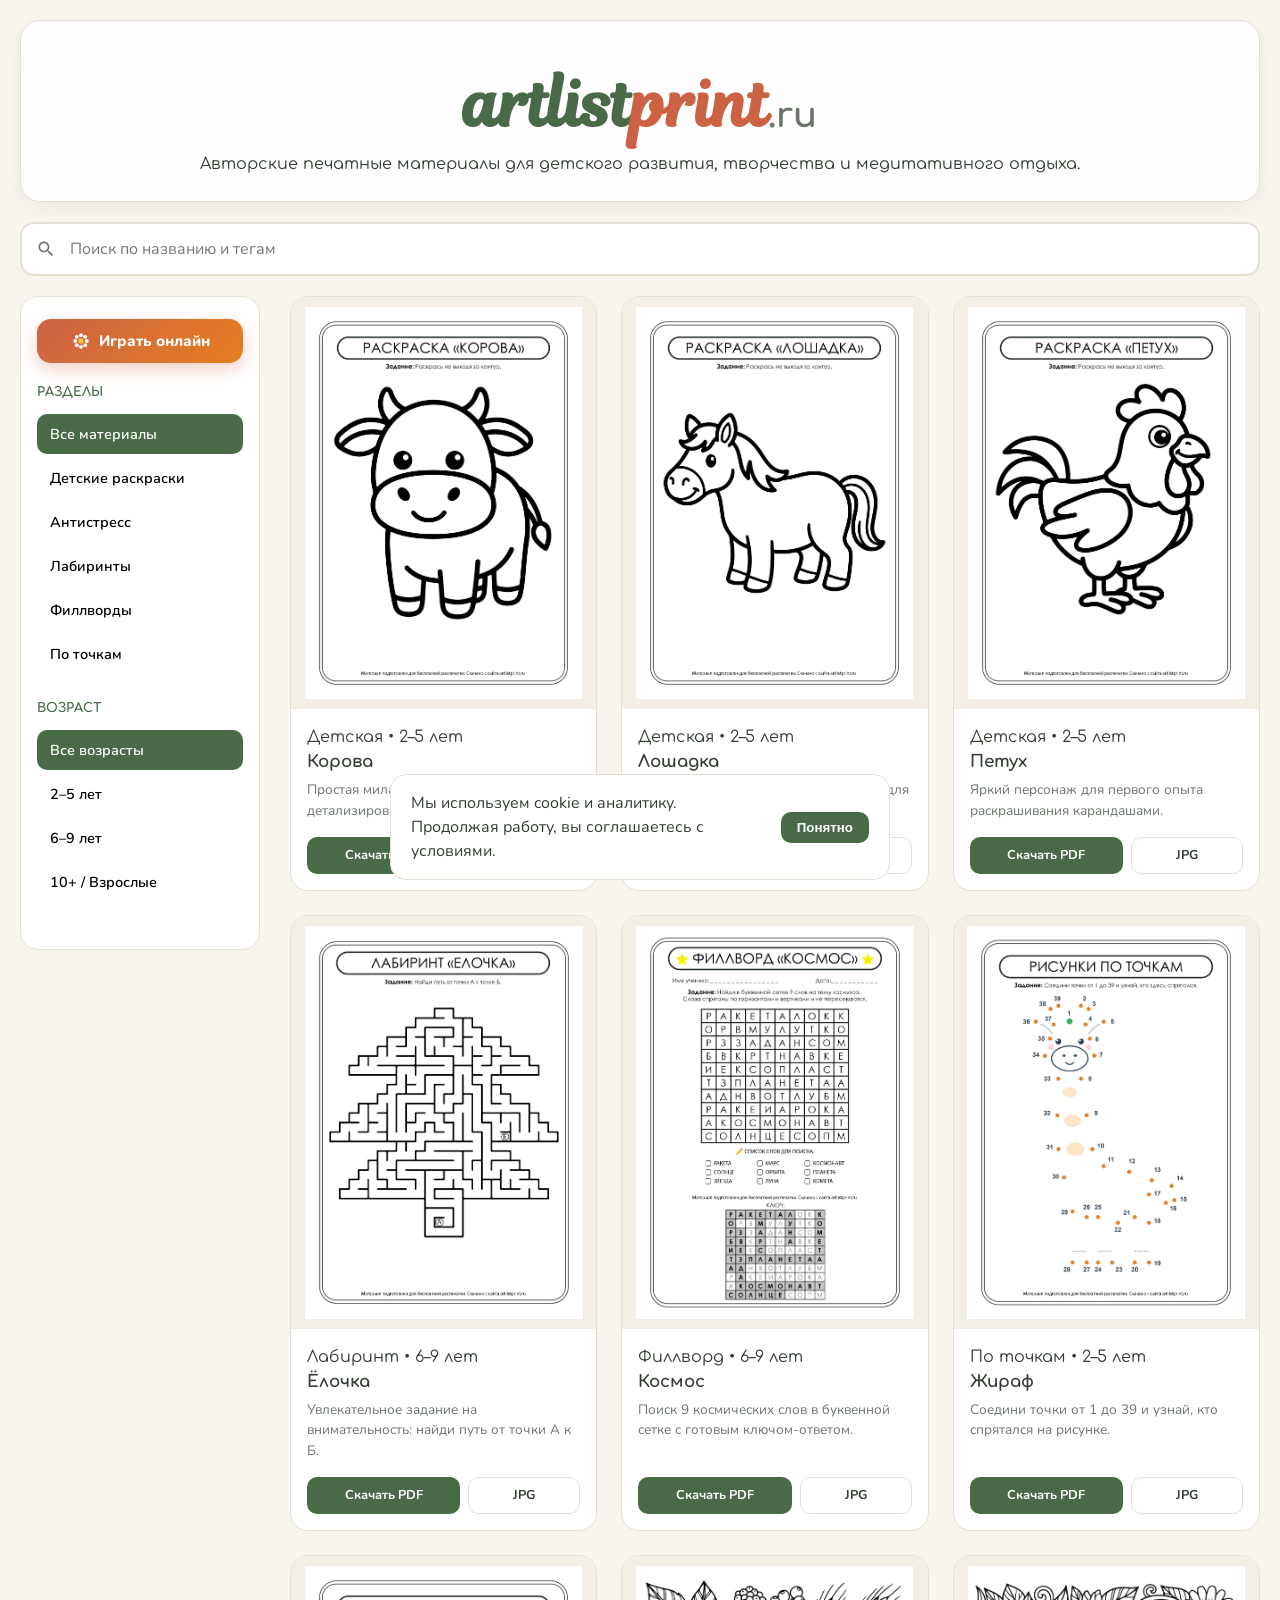
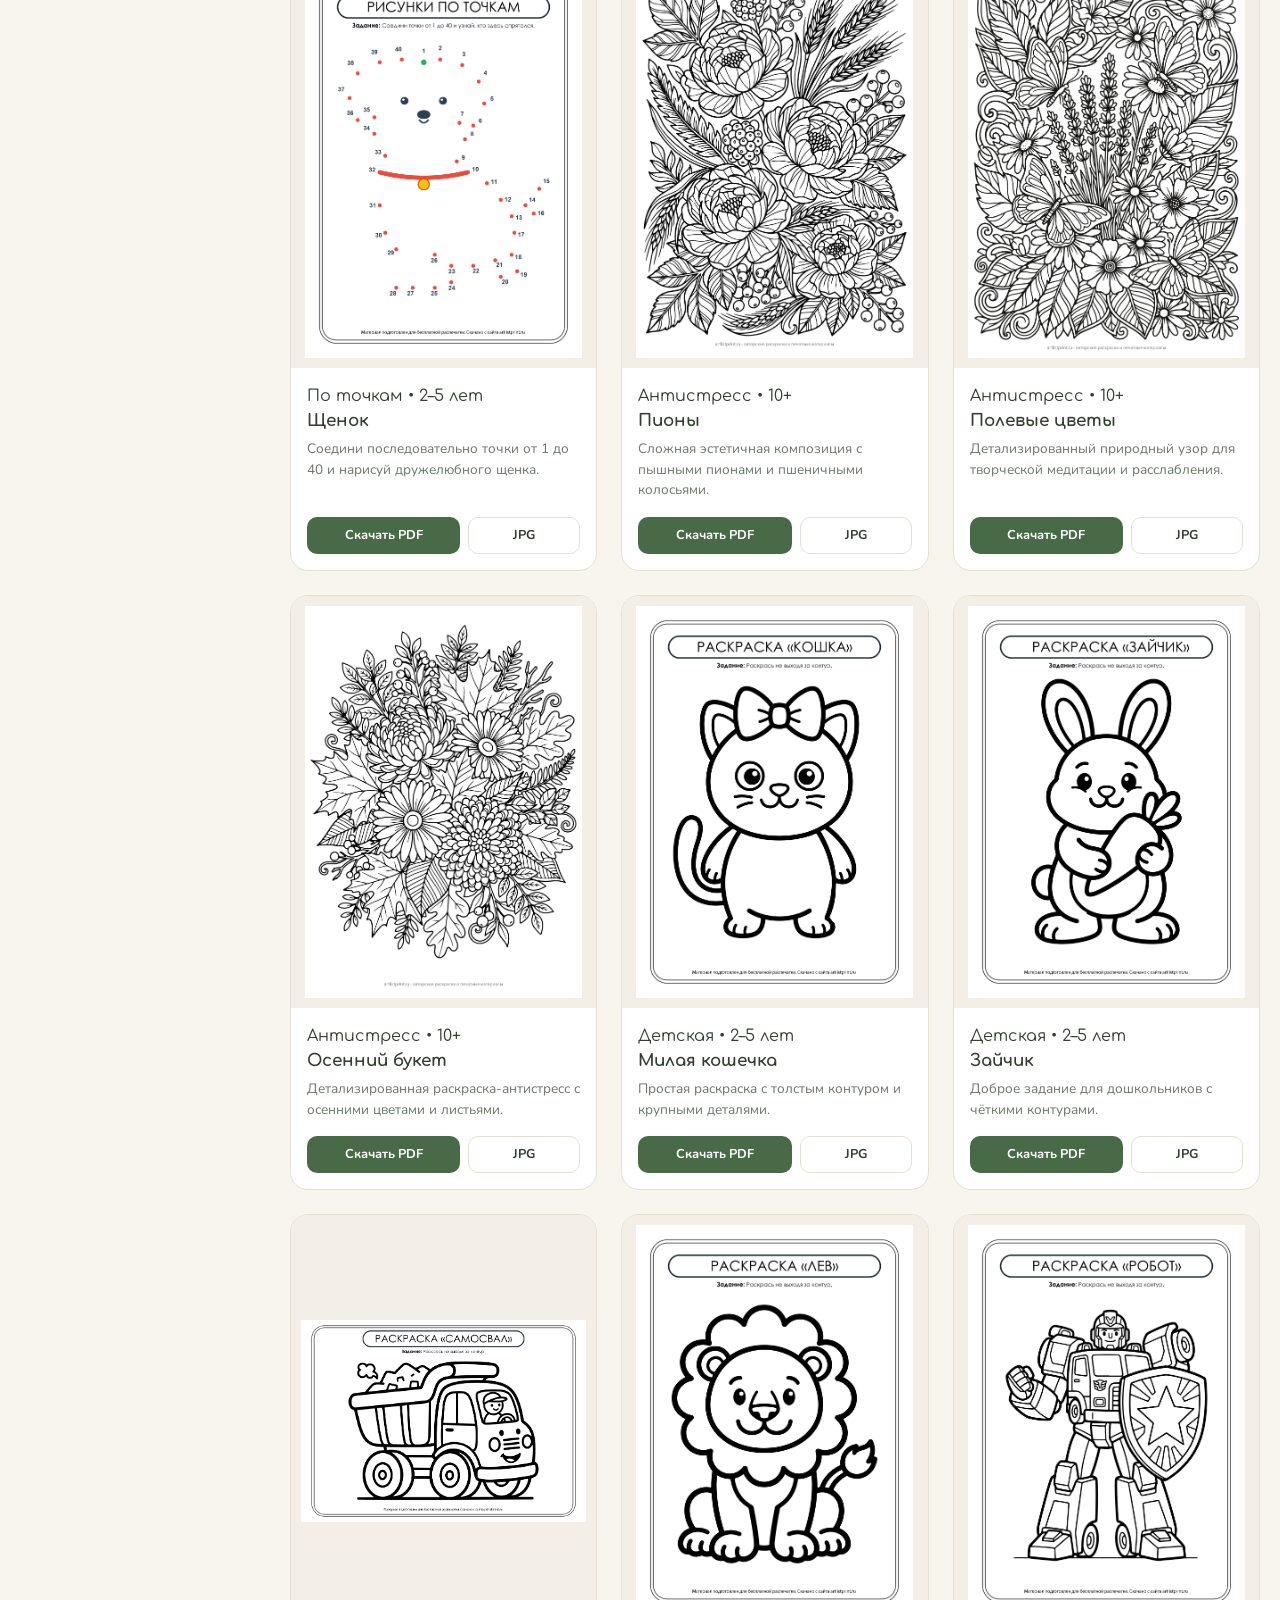
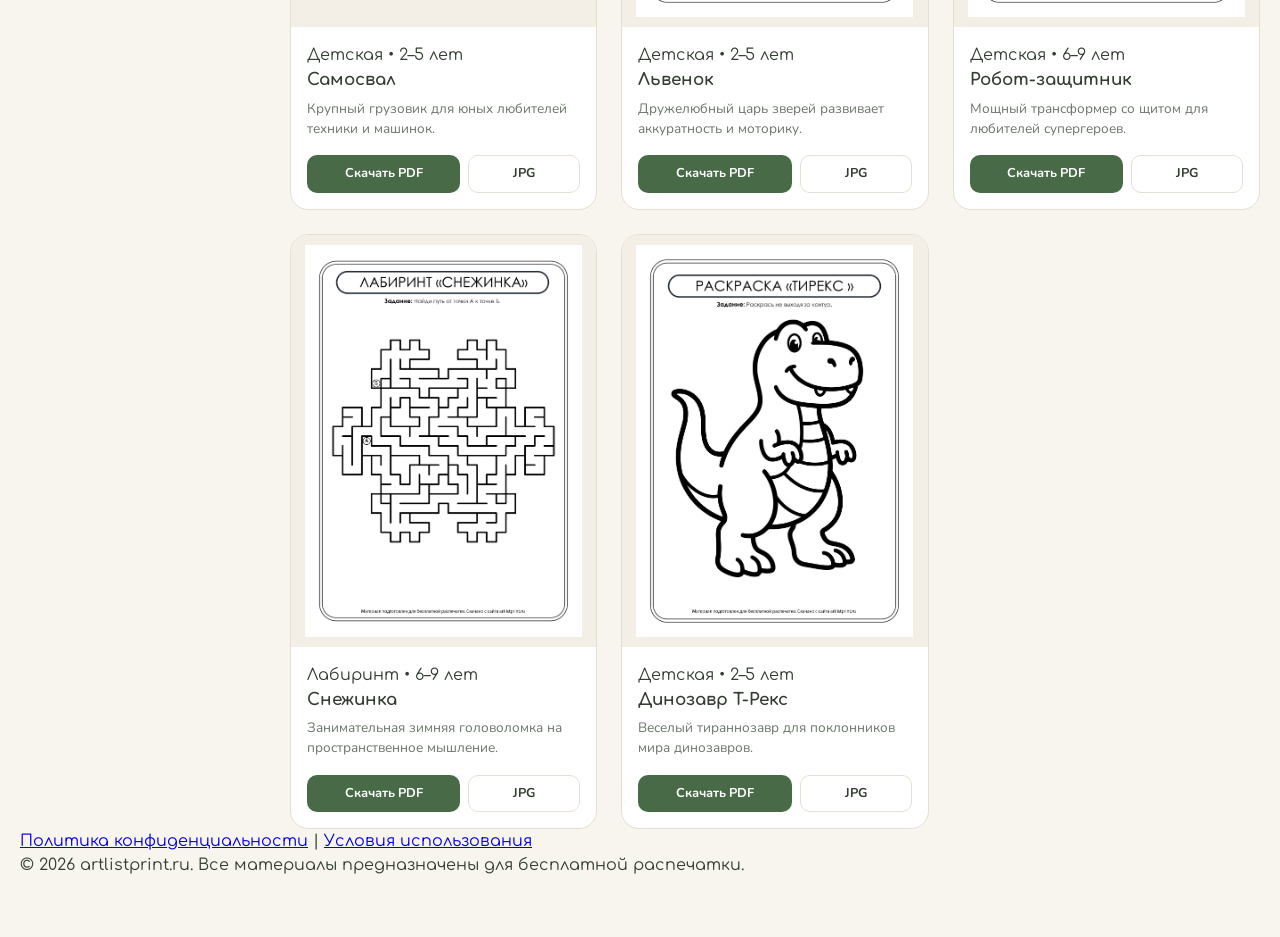
==== commit 3cb79861: "Add files via upload" ====
--- a/index.html
+++ b/index.html
@@ -79,8 +79,8 @@
             </aside>
 
             <main class="cards-grid" id="cards-grid">
-                <!-- Карточки материалов -->
-                <div class="card" data-category="kids" data-age="2-5" data-tags="животные корова ферма">
+                <!-- КАТАЛОГ КАРТОЧЕК -->
+                <div class="card" data-category="kids" data-age="2-5" data-tags="животные животное корова ферма милая детская скот бык">
                     <div class="card-image-wrapper" onclick="openModal('preview/cow coloring book.jpg')">
                         <div class="card-image" style="background-image: url('preview/cow coloring book.jpg');"></div>
                     </div>
@@ -91,6 +91,246 @@
                         <div class="card-actions">
                             <a href="pdf/cow coloring book.pdf" class="btn btn-pdf" download>Скачать PDF</a>
                             <a href="preview/cow coloring book.jpg" class="btn btn-jpg" download>JPG</a>
+                        </div>
+                    </div>
+                </div>
+
+                <div class="card" data-category="kids" data-age="2-5" data-tags="животные животное лошадь лошадка ферма конь пони">
+                    <div class="card-image-wrapper" onclick="openModal('preview/horse coloring book.jpg')">
+                        <div class="card-image" style="background-image: url('preview/horse coloring book.jpg');"></div>
+                    </div>
+                    <div class="card-body">
+                        <span class="card-category">Детская • 2–5 лет</span>
+                        <h3 class="card-title">Лошадка</h3>
+                        <p class="card-desc">Доброе животное с четкими линиями для самых маленьких.</p>
+                        <div class="card-actions">
+                            <a href="pdf/horse coloring book.pdf" class="btn btn-pdf" download>Скачать PDF</a>
+                            <a href="preview/horse coloring book.jpg" class="btn btn-jpg" download>JPG</a>
+                        </div>
+                    </div>
+                </div>
+
+                <div class="card" data-category="kids" data-age="2-5" data-tags="животные животное петух птица ферма деревня курица">
+                    <div class="card-image-wrapper" onclick="openModal('preview/rooster coloring book.jpg')">
+                        <div class="card-image" style="background-image: url('preview/rooster coloring book.jpg');"></div>
+                    </div>
+                    <div class="card-body">
+                        <span class="card-category">Детская • 2–5 лет</span>
+                        <h3 class="card-title">Петух</h3>
+                        <p class="card-desc">Яркий персонаж для первого опыта раскрашивания карандашами.</p>
+                        <div class="card-actions">
+                            <a href="pdf/rooster coloring book.pdf" class="btn btn-pdf" download>Скачать PDF</a>
+                            <a href="preview/rooster coloring book.jpg" class="btn btn-jpg" download>JPG</a>
+                        </div>
+                    </div>
+                </div>
+
+                <div class="card" data-category="mazes" data-age="6-9" data-tags="новый год елочка елка праздник зима лабиринт рождество">
+                    <div class="card-image-wrapper" onclick="openModal('preview/Christmas tree maze.jpg')">
+                        <div class="card-image" style="background-image: url('preview/Christmas tree maze.jpg');"></div>
+                    </div>
+                    <div class="card-body">
+                        <span class="card-category">Лабиринт • 6–9 лет</span>
+                        <h3 class="card-title">Ёлочка</h3>
+                        <p class="card-desc">Увлекательное задание на внимательность: найди путь от точки А к Б.</p>
+                        <div class="card-actions">
+                            <a href="pdf/Christmas tree maze.pdf" class="btn btn-pdf" download>Скачать PDF</a>
+                            <a href="preview/Christmas tree maze.jpg" class="btn btn-jpg" download>JPG</a>
+                        </div>
+                    </div>
+                </div>
+
+                <div class="card" data-category="fillwords" data-age="6-9" data-tags="космос филлворд ракета звезды слова поиск планеты">
+                    <div class="card-image-wrapper" onclick="openModal('preview/fillword Cosmos.jpg')">
+                        <div class="card-image" style="background-image: url('preview/fillword Cosmos.jpg');"></div>
+                    </div>
+                    <div class="card-body">
+                        <span class="card-category">Филлворд • 6–9 лет</span>
+                        <h3 class="card-title">Космос</h3>
+                        <p class="card-desc">Поиск 9 космических слов в буквенной сетке с готовым ключом-ответом.</p>
+                        <div class="card-actions">
+                            <a href="pdf/fillword cosmos.pdf" class="btn btn-pdf" download>Скачать PDF</a>
+                            <a href="preview/fillword Cosmos.jpg" class="btn btn-jpg" download>JPG</a>
+                        </div>
+                    </div>
+                </div>
+
+                <div class="card" data-category="dots" data-age="2-5" data-tags="животные животное жираф точки соедини по точкам цифры африка">
+                    <div class="card-image-wrapper" onclick="openModal('preview/giraffe by dots.jpg')">
+                        <div class="card-image" style="background-image: url('preview/giraffe by dots.jpg');"></div>
+                    </div>
+                    <div class="card-body">
+                        <span class="card-category">По точкам • 2–5 лет</span>
+                        <h3 class="card-title">Жираф</h3>
+                        <p class="card-desc">Соедини точки от 1 до 39 и узнай, кто спрятался на рисунке.</p>
+                        <div class="card-actions">
+                            <a href="pdf/giraffe by dots.pdf" class="btn btn-pdf" download>Скачать PDF</a>
+                            <a href="preview/giraffe by dots.jpg" class="btn btn-jpg" download>JPG</a>
+                        </div>
+                    </div>
+                </div>
+
+                <div class="card" data-category="dots" data-age="2-5" data-tags="животные животное щенок собака пёс точки соедини цифры питомец">
+                    <div class="card-image-wrapper" onclick="openModal('preview/puppy by the dots.jpg')">
+                        <div class="card-image" style="background-image: url('preview/puppy by the dots.jpg');"></div>
+                    </div>
+                    <div class="card-body">
+                        <span class="card-category">По точкам • 2–5 лет</span>
+                        <h3 class="card-title">Щенок</h3>
+                        <p class="card-desc">Соедини последовательно точки от 1 до 40 и нарисуй дружелюбного щенка.</p>
+                        <div class="card-actions">
+                            <a href="pdf/puppy by the dots.pdf" class="btn btn-pdf" download>Скачать PDF</a>
+                            <a href="preview/puppy by the dots.jpg" class="btn btn-jpg" download>JPG</a>
+                        </div>
+                    </div>
+                </div>
+
+                <div class="card" data-category="antistress" data-age="adult" data-tags="цветы пионы антистресс природа растения букет флора">
+                    <div class="card-image-wrapper" onclick="openModal('preview/pions.jpg')">
+                        <div class="card-image" style="background-image: url('preview/pions.jpg');"></div>
+                    </div>
+                    <div class="card-body">
+                        <span class="card-category">Антистресс • 10+</span>
+                        <h3 class="card-title">Пионы</h3>
+                        <p class="card-desc">Сложная эстетичная композиция с пышными пионами и пшеничными колосьями.</p>
+                        <div class="card-actions">
+                            <a href="pdf/pions.pdf" class="btn btn-pdf" download>Скачать PDF</a>
+                            <a href="preview/pions.jpg" class="btn btn-jpg" download>JPG</a>
+                        </div>
+                    </div>
+                </div>
+
+                <div class="card" data-category="antistress" data-age="adult" data-tags="цветы бабочки природа антистресс полевые цветы лето">
+                    <div class="card-image-wrapper" onclick="openModal('preview/wildflowers and butterflies.jpg')">
+                        <div class="card-image" style="background-image: url('preview/wildflowers and butterflies.jpg');"></div>
+                    </div>
+                    <div class="card-body">
+                        <span class="card-category">Антистресс • 10+</span>
+                        <h3 class="card-title">Полевые цветы</h3>
+                        <p class="card-desc">Детализированный природный узор для творческой медитации и расслабления.</p>
+                        <div class="card-actions">
+                            <a href="pdf/wildflowers and butterflies.pdf" class="btn btn-pdf" download>Скачать PDF</a>
+                            <a href="preview/wildflowers and butterflies.jpg" class="btn btn-jpg" download>JPG</a>
+                        </div>
+                    </div>
+                </div>
+
+                <div class="card" data-category="antistress" data-age="adult" data-tags="осенний букет антистресс цветы листья хризантемы герберы сложная раскраска">
+                    <div class="card-image-wrapper" onclick="openModal('preview/autumn_bouquet.jpg')">
+                        <div class="card-image" style="background-image: url('preview/autumn_bouquet.jpg');"></div>
+                    </div>
+                    <div class="card-body">
+                        <span class="card-category">Антистресс • 10+</span>
+                        <h3 class="card-title">Осенний букет</h3>
+                        <p class="card-desc">Детализированная раскраска-антистресс с осенними цветами и листьями.</p>
+                        <div class="card-actions">
+                            <a href="pdf/autumn_bouquet.pdf" class="btn btn-pdf" download>Скачать PDF</a>
+                            <a href="preview/autumn_bouquet.jpg" class="btn btn-jpg" download>JPG</a>
+                        </div>
+                    </div>
+                </div>
+
+                <div class="card" data-category="kids" data-age="2-5" data-tags="кошка котик животные простые раскраски для малышей крупный контур">
+                    <div class="card-image-wrapper" onclick="openModal('preview/cat_coloring.jpg')">
+                        <div class="card-image" style="background-image: url('preview/cat_coloring.jpg');"></div>
+                    </div>
+                    <div class="card-body">
+                        <span class="card-category">Детская • 2–5 лет</span>
+                        <h3 class="card-title">Милая кошечка</h3>
+                        <p class="card-desc">Простая раскраска с толстым контуром и крупными деталями.</p>
+                        <div class="card-actions">
+                            <a href="pdf/cat_coloring.pdf" class="btn btn-pdf" download>Скачать PDF</a>
+                            <a href="preview/cat_coloring.jpg" class="btn btn-jpg" download>JPG</a>
+                        </div>
+                    </div>
+                </div>
+
+                <div class="card" data-category="kids" data-age="2-5" data-tags="зайчик кролик морковка животные раскраски для детей">
+                    <div class="card-image-wrapper" onclick="openModal('preview/bunny_carrot.jpg')">
+                        <div class="card-image" style="background-image: url('preview/bunny_carrot.jpg');"></div>
+                    </div>
+                    <div class="card-body">
+                        <span class="card-category">Детская • 2–5 лет</span>
+                        <h3 class="card-title">Зайчик</h3>
+                        <p class="card-desc">Доброе задание для дошкольников с чёткими контурами.</p>
+                        <div class="card-actions">
+                            <a href="pdf/bunny_carrot.pdf" class="btn btn-pdf" download>Скачать PDF</a>
+                            <a href="preview/bunny_carrot.jpg" class="btn btn-jpg" download>JPG</a>
+                        </div>
+                    </div>
+                </div>
+
+                <div class="card" data-category="kids" data-age="2-5" data-tags="самосвал машинки грузовик стройка транспорт для мальчиков">
+                    <div class="card-image-wrapper" onclick="openModal('preview/dump_truck.jpg')">
+                        <div class="card-image" style="background-image: url('preview/dump_truck.jpg');"></div>
+                    </div>
+                    <div class="card-body">
+                        <span class="card-category">Детская • 2–5 лет</span>
+                        <h3 class="card-title">Самосвал</h3>
+                        <p class="card-desc">Крупный грузовик для юных любителей техники и машинок.</p>
+                        <div class="card-actions">
+                            <a href="pdf/dump_truck.pdf" class="btn btn-pdf" download>Скачать PDF</a>
+                            <a href="preview/dump_truck.jpg" class="btn btn-jpg" download>JPG</a>
+                        </div>
+                    </div>
+                </div>
+
+                <div class="card" data-category="kids" data-age="2-5" data-tags="лев царь зверей дикие животные саванна раскраска для детей">
+                    <div class="card-image-wrapper" onclick="openModal('preview/lion_coloring.jpg')">
+                        <div class="card-image" style="background-image: url('preview/lion_coloring.jpg');"></div>
+                    </div>
+                    <div class="card-body">
+                        <span class="card-category">Детская • 2–5 лет</span>
+                        <h3 class="card-title">Львенок</h3>
+                        <p class="card-desc">Дружелюбный царь зверей развивает аккуратность и моторику.</p>
+                        <div class="card-actions">
+                            <a href="pdf/lion_coloring.pdf" class="btn btn-pdf" download>Скачать PDF</a>
+                            <a href="preview/lion_coloring.jpg" class="btn btn-jpg" download>JPG</a>
+                        </div>
+                    </div>
+                </div>
+
+                <div class="card" data-category="kids" data-age="6-9" data-tags="робот трансформер щит фантастика техника для мальчиков">
+                    <div class="card-image-wrapper" onclick="openModal('preview/robot_coloring.jpg')">
+                        <div class="card-image" style="background-image: url('preview/robot_coloring.jpg');"></div>
+                    </div>
+                    <div class="card-body">
+                        <span class="card-category">Детская • 6–9 лет</span>
+                        <h3 class="card-title">Робот-защитник</h3>
+                        <p class="card-desc">Мощный трансформер со щитом для любителей супергероев.</p>
+                        <div class="card-actions">
+                            <a href="pdf/robot_coloring.pdf" class="btn btn-pdf" download>Скачать PDF</a>
+                            <a href="preview/robot_coloring.jpg" class="btn btn-jpg" download>JPG</a>
+                        </div>
+                    </div>
+                </div>
+
+                <div class="card" data-category="mazes" data-age="6-9" data-tags="лабиринт снежинка зима логика головоломка развивашка">
+                    <div class="card-image-wrapper" onclick="openModal('preview/snowflake_maze.jpg')">
+                        <div class="card-image" style="background-image: url('preview/snowflake_maze.jpg');"></div>
+                    </div>
+                    <div class="card-body">
+                        <span class="card-category">Лабиринт • 6–9 лет</span>
+                        <h3 class="card-title">Снежинка</h3>
+                        <p class="card-desc">Занимательная зимняя головоломка на пространственное мышление.</p>
+                        <div class="card-actions">
+                            <a href="pdf/snowflake_maze.pdf" class="btn btn-pdf" download>Скачать PDF</a>
+                            <a href="preview/snowflake_maze.jpg" class="btn btn-jpg" download>JPG</a>
+                        </div>
+                    </div>
+                </div>
+
+                <div class="card" data-category="kids" data-age="2-5" data-tags="тирекс тираннозавр динозавры древний мир раскраска для детей">
+                    <div class="card-image-wrapper" onclick="openModal('preview/trex_coloring.jpg')">
+                        <div class="card-image" style="background-image: url('preview/trex_coloring.jpg');"></div>
+                    </div>
+                    <div class="card-body">
+                        <span class="card-category">Детская • 2–5 лет</span>
+                        <h3 class="card-title">Динозавр Т-Рекс</h3>
+                        <p class="card-desc">Веселый тираннозавр для поклонников мира динозавров.</p>
+                        <div class="card-actions">
+                            <a href="pdf/trex_coloring.pdf" class="btn btn-pdf" download>Скачать PDF</a>
+                            <a href="preview/trex_coloring.jpg" class="btn btn-jpg" download>JPG</a>
                         </div>
                     </div>
                 </div>
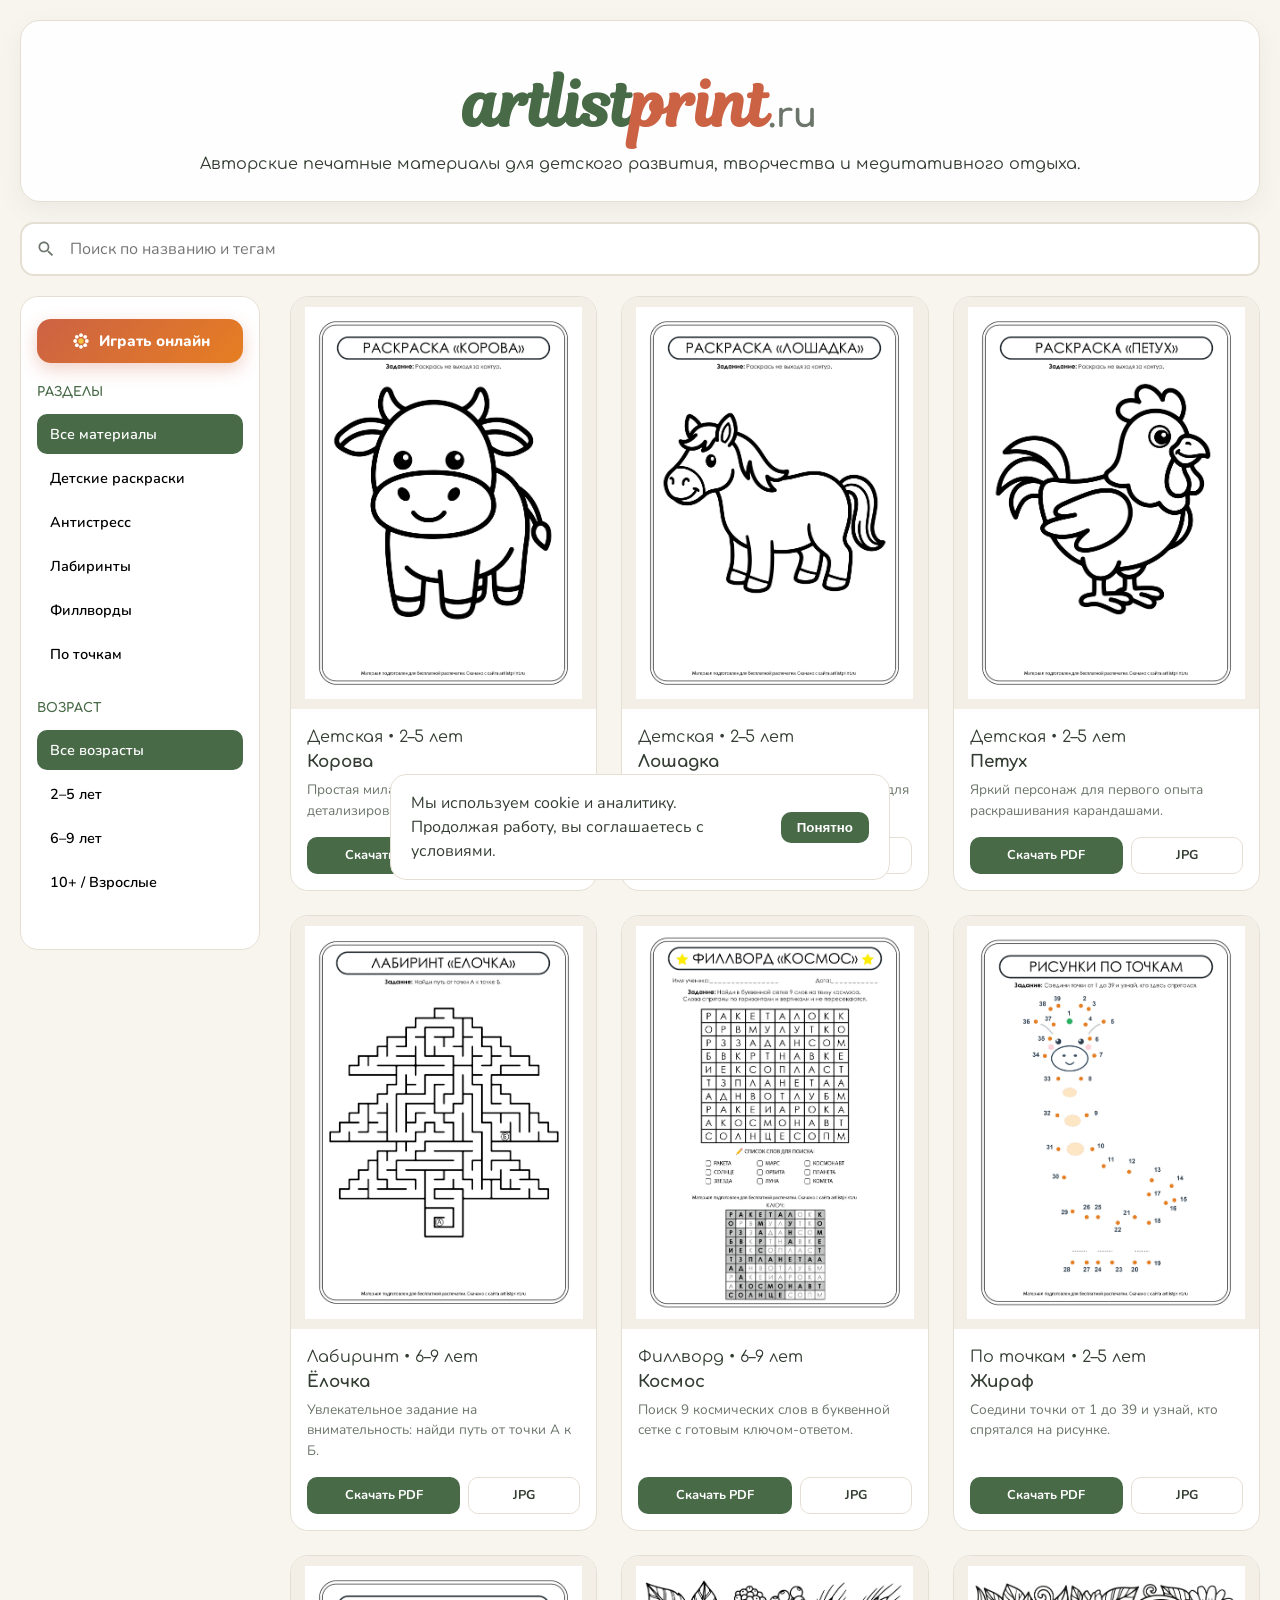
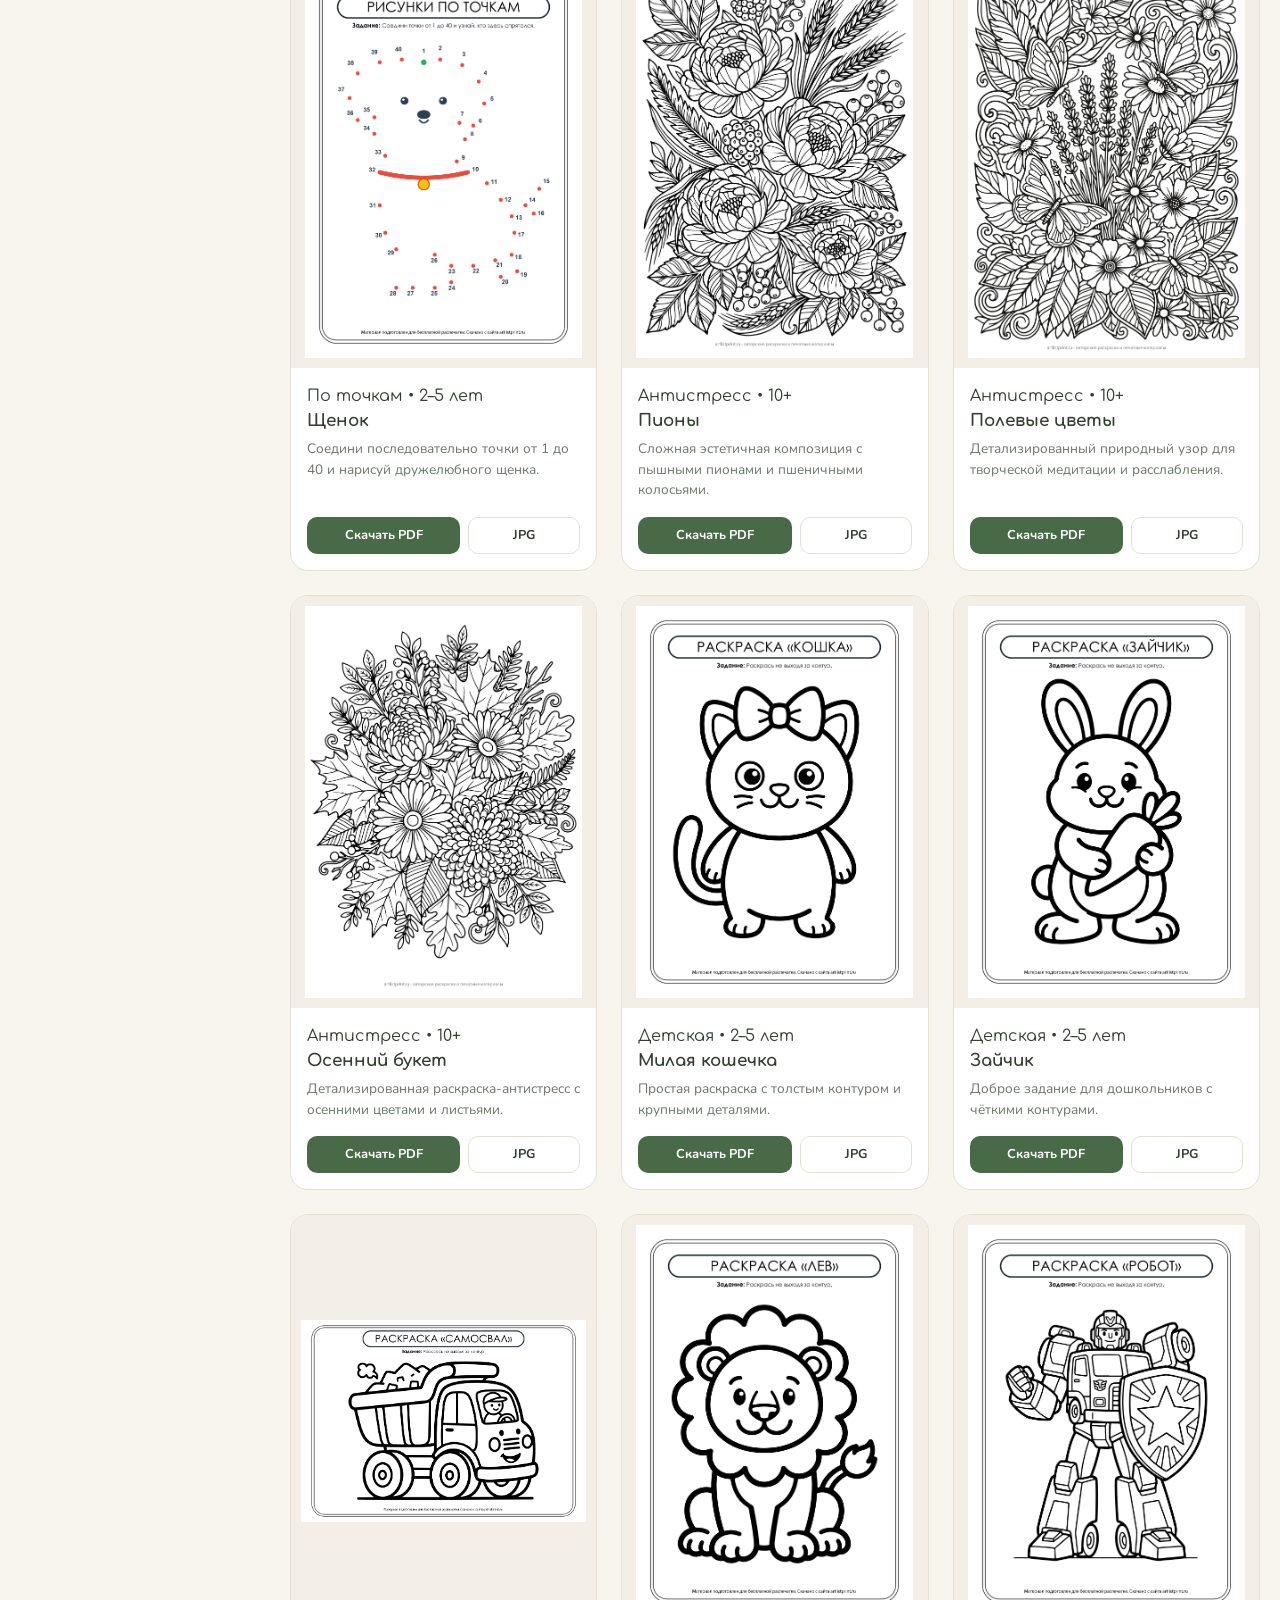
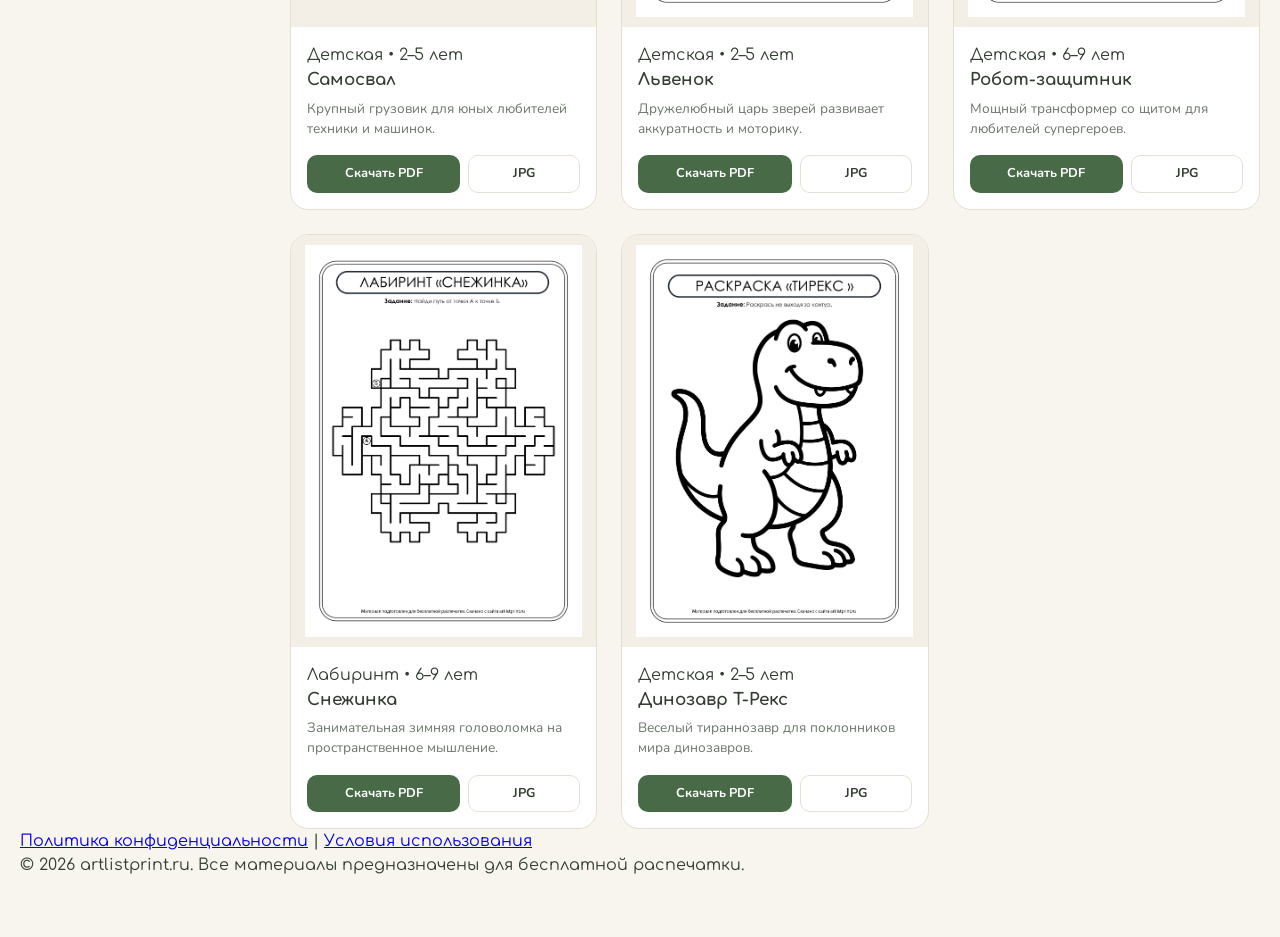
==== commit 63fb4485: "Add files via upload" ====
--- a/index.html
+++ b/index.html
@@ -423,7 +423,7 @@
     </div>
 
     <script src="js/catalog.js"></script>
+    <script src="js/game-core.js"></script>
     <script src="js/game-ui.js"></script>
-    <script src="js/game-core.js"></script>
 </body>
 </html>
